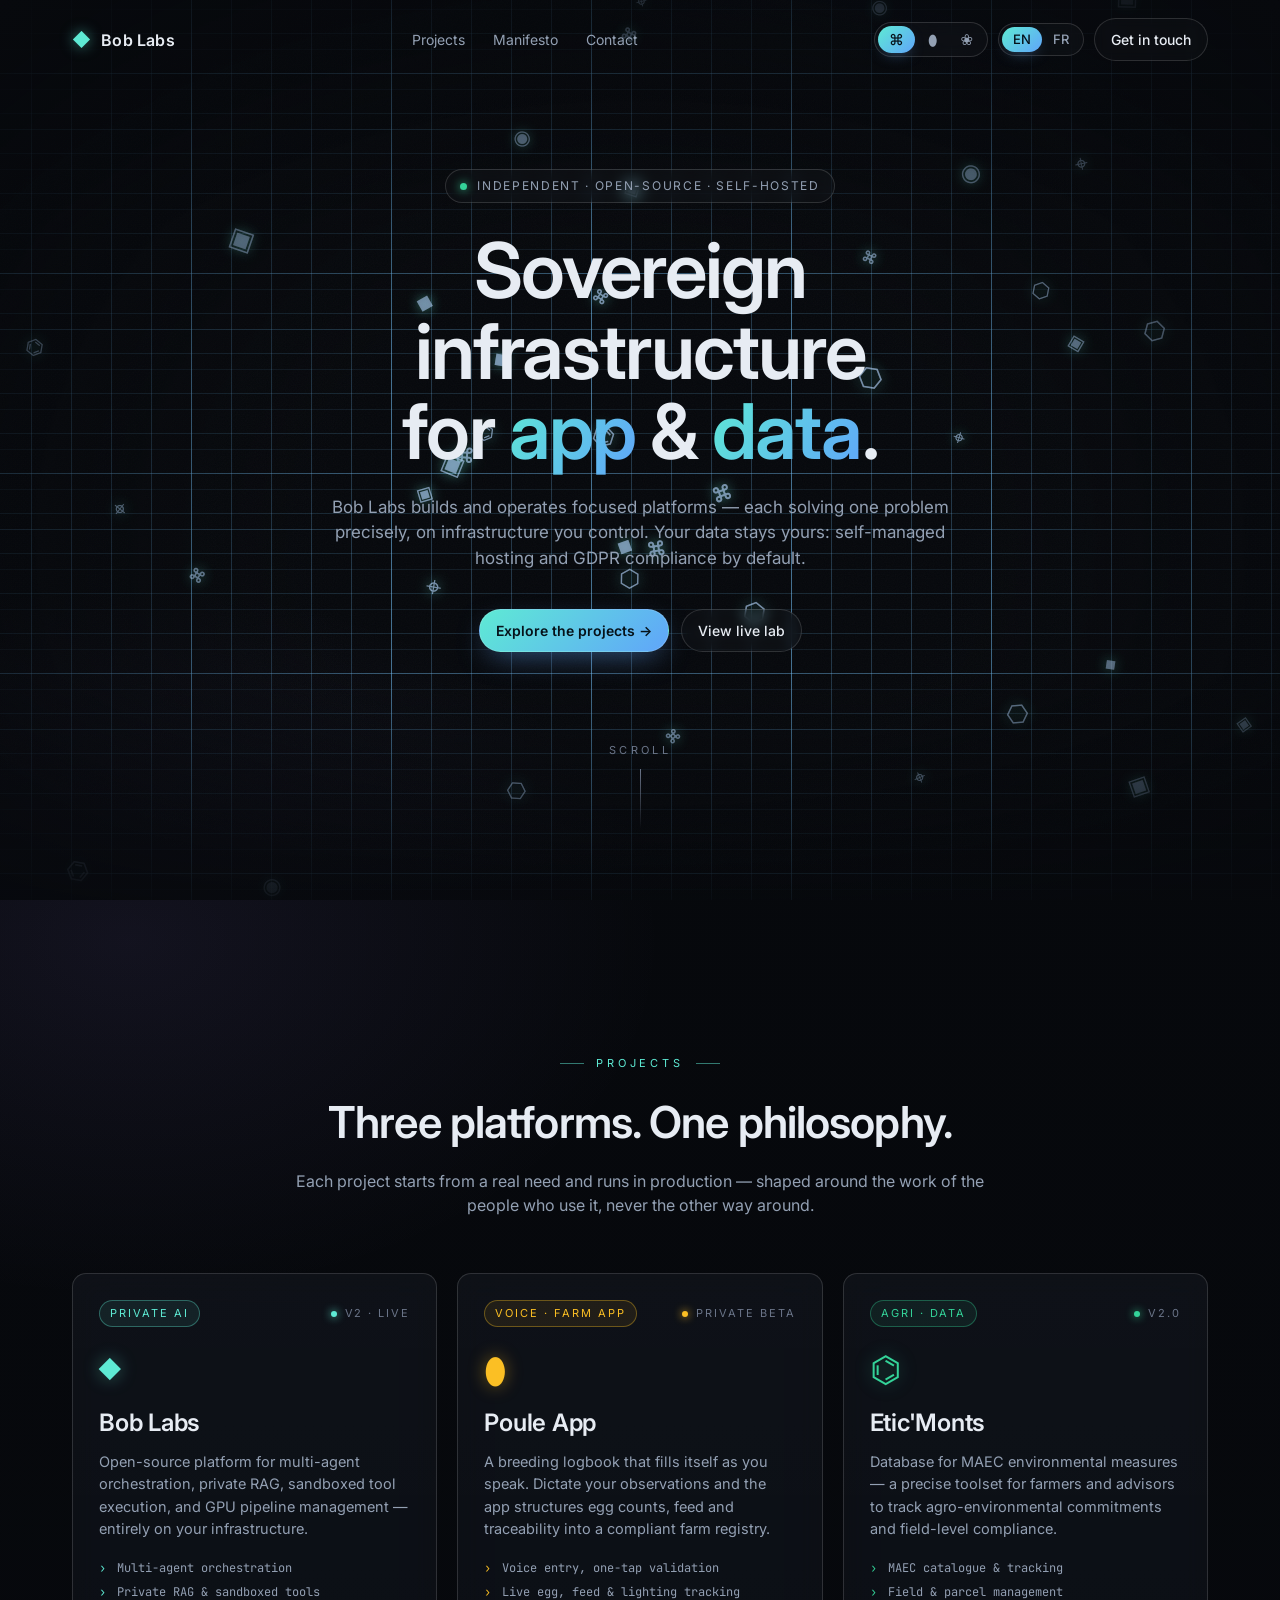
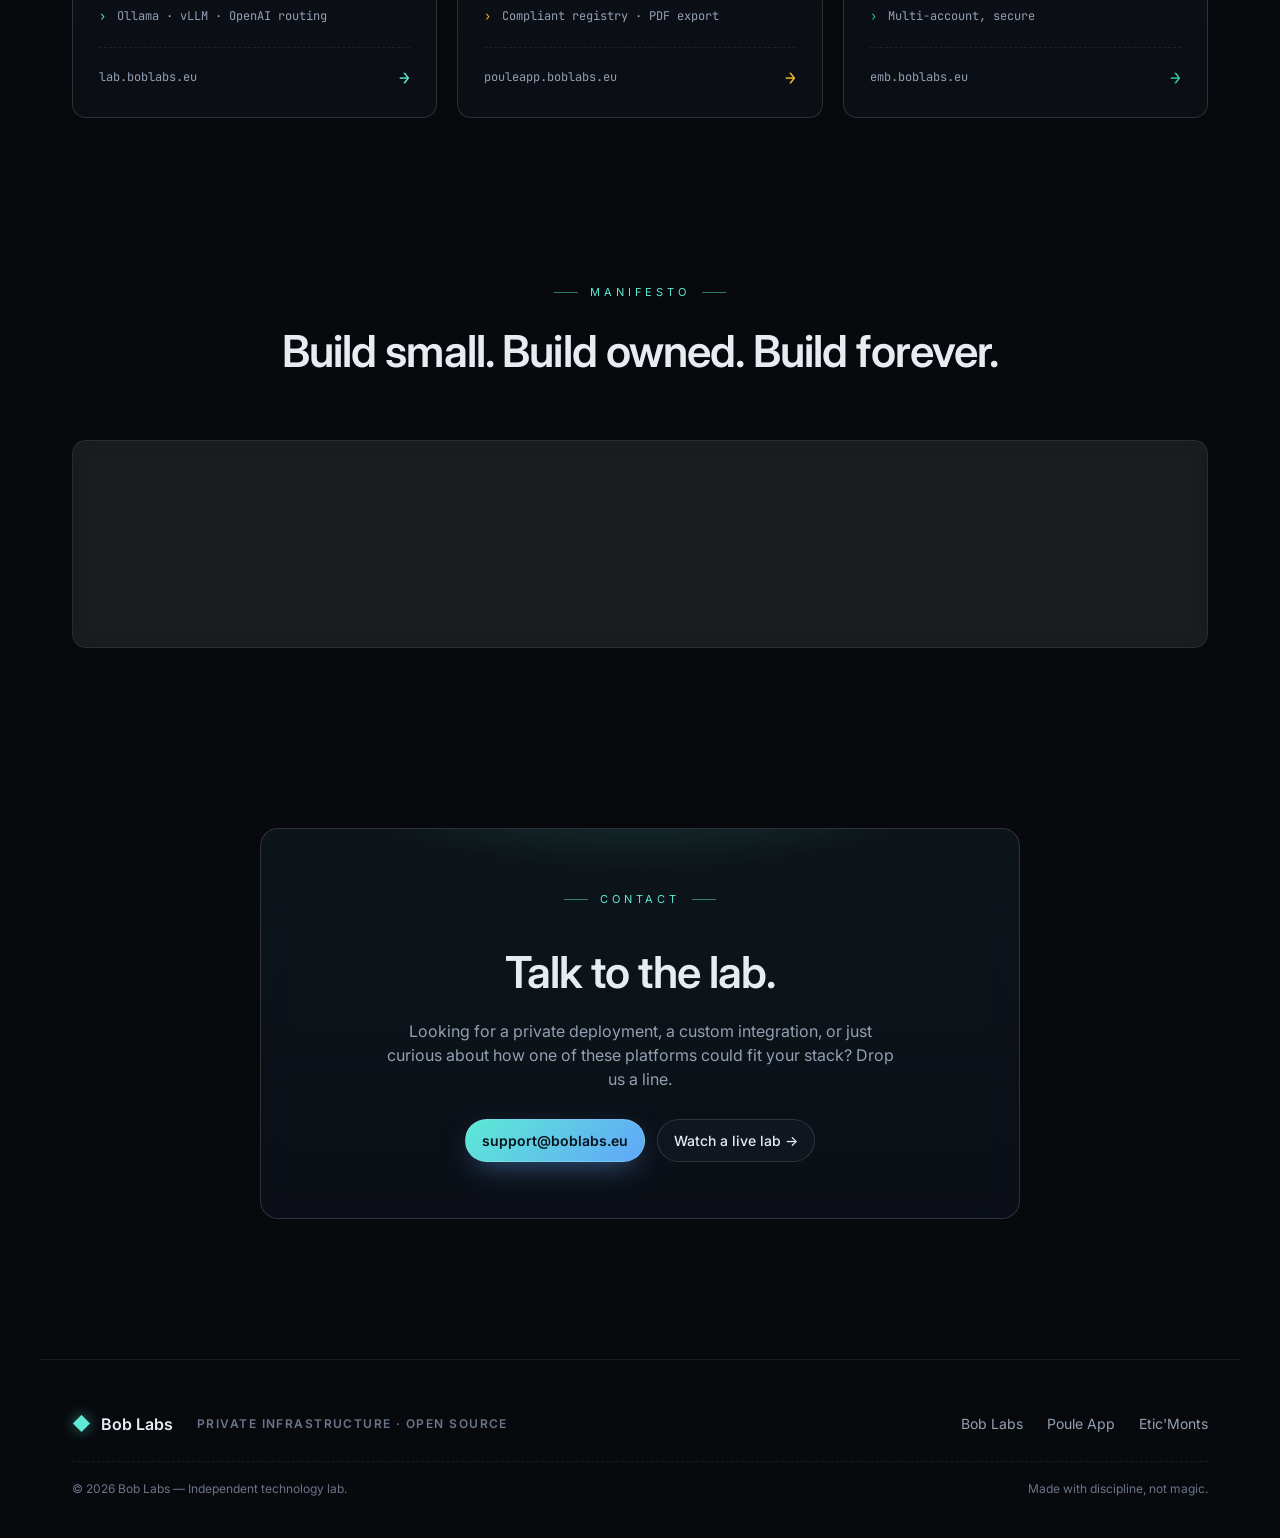
==== index.html @ 62000a5d "Add Bob Labs diamond favicon + app icons (fix default globe in tab/link cards) The site had no <link" ====
<!doctype html>
<html lang="en" data-theme="tech">
<head>
<meta charset="utf-8" />
<meta name="viewport" content="width=device-width,initial-scale=1" />
<title>Bob Labs — Sovereign infrastructure for app & data</title>
<meta name="description" content="Bob Labs ships open-source platforms for private AI, a voice-driven farm app, and environmental data — deployed on infrastructure you own." />
<meta name="theme-color" content="#07090d" />

<!-- Favicon / app icons (Bob Labs diamond mark) -->
<link rel="icon" href="/favicon.ico" sizes="any" />
<link rel="icon" type="image/svg+xml" href="/favicon.svg" />
<link rel="icon" type="image/png" sizes="32x32" href="/favicon-32.png" />
<link rel="apple-touch-icon" href="/apple-touch-icon.png" />
<link rel="manifest" href="/manifest.webmanifest" />
<link rel="preconnect" href="https://fonts.googleapis.com">
<link rel="preconnect" href="https://fonts.gstatic.com" crossorigin>
<link href="https://fonts.googleapis.com/css2?family=Inter:wght@300;400;500;600;700&family=JetBrains+Mono:wght@400;500&display=swap" rel="stylesheet">
<link rel="stylesheet" href="./styles.css" />
</head>
<body>

  <a href="#main" class="skip-link">Skip to content</a>

  <!-- Background stack: 3D grid + flocking canvas -->
  <div class="grid-stage" aria-hidden="true">
    <div class="grid-scene">
      <div class="grid-plane grid-floor"></div>
      <div class="grid-plane grid-ceiling"></div>
    </div>
    <canvas id="flock" class="flock"></canvas>
    <div class="vignette"></div>
    <div class="noise"></div>
  </div>

  <!-- Header -->
  <header class="nav">
    <a href="#" class="brand">
      <span class="diamond">◆</span>
      <span class="brand-name">Bob Labs</span>
    </a>

    <nav class="nav-links">
      <a href="#projects" data-i18n="nav.projects">Projects</a>
      <a href="#manifesto" data-i18n="nav.manifesto">Manifesto</a>
      <a href="#contact" data-i18n="nav.contact">Contact</a>
    </nav>

    <div class="nav-tools">
      <div class="seg" role="tablist" aria-label="Theme">
        <button class="seg-btn" data-theme-btn="tech"     title="Tech / AI"          aria-label="Tech theme">⌘</button>
        <button class="seg-btn" data-theme-btn="app"      title="App / Voice"        aria-label="App theme">⬮</button>
        <button class="seg-btn" data-theme-btn="agri"     title="Agriculture / Data" aria-label="Agriculture theme">❀</button>
      </div>
      <div class="seg" role="tablist" aria-label="Language">
        <button class="seg-btn" data-lang-btn="en" aria-label="English">EN</button>
        <button class="seg-btn" data-lang-btn="fr" aria-label="Français">FR</button>
      </div>
      <a href="mailto:support@boblabs.eu" class="btn-ghost cta-mail" data-i18n="nav.cta">Get in touch</a>
    </div>
  </header>

  <!-- Hero -->
  <section class="hero" id="main">
    <div class="badge" data-reveal>
      <span class="dot"></span>
      <span data-i18n="hero.badge">Independent · Open-source · Self-hosted</span>
    </div>

    <h1 data-reveal>
      <span data-i18n="hero.title.1">Sovereign infrastructure</span><br />
      <span data-i18n="hero.title.2">for</span>
      <span class="grad" data-i18n="hero.title.app">app</span> &amp;
      <span class="grad-3" data-i18n="hero.title.data">data</span><span data-i18n="hero.title.dot">.</span>
    </h1>

    <p class="lede" data-reveal data-i18n="hero.lede">
      Bob Labs builds and operates focused platforms — each solving one problem precisely,
      on infrastructure you control. No cloud lock-in, no per-token markup, no telemetry.
    </p>

    <div class="cta-row" data-reveal>
      <a href="#projects" class="btn-primary" data-i18n="hero.cta.primary">Explore the projects →</a>
      <a href="https://lab.boblabs.eu/live" class="btn-ghost" target="_blank" rel="noopener" data-i18n="hero.cta.live">View live lab</a>
    </div>

    <!-- Scroll hint sits in its OWN row, under the buttons -->
    <div class="scroll-hint">
      <span data-i18n="hero.scroll">scroll</span>
      <div class="scroll-line"></div>
    </div>
  </section>

  <!-- Projects -->
  <section id="projects" class="projects">
    <div class="section-head">
      <span class="kicker" data-i18n="projects.kicker">PROJECTS</span>
      <h2 data-i18n="projects.title">Three platforms. One philosophy.</h2>
      <p data-i18n="projects.sub">Each project ships independently, runs in production, and is built to be owned — not rented.</p>
    </div>

    <div class="cards" data-reveal-group>

      <a href="https://lab.boblabs.eu/" class="card" target="_blank" rel="noopener" data-accent="cyan" data-reveal>
        <div class="card-glow"></div>
        <div class="card-head">
          <span class="card-tag" data-i18n="card.lab.tag">PRIVATE AI</span>
          <span class="card-status"><span class="pulse"></span><span data-i18n="card.lab.status">v2 · live</span></span>
        </div>
        <div class="card-logo">◆</div>
        <h3>Bob Labs</h3>
        <p class="card-desc" data-i18n="card.lab.desc">
          Open-source platform for multi-agent orchestration, private RAG, sandboxed
          tool execution, and GPU pipeline management — entirely on your infrastructure.
        </p>
        <ul class="card-feats">
          <li data-i18n="card.lab.f1">Multi-agent orchestration</li>
          <li data-i18n="card.lab.f2">Private RAG &amp; sandboxed tools</li>
          <li data-i18n="card.lab.f3">Ollama · vLLM · OpenAI routing</li>
        </ul>
        <div class="card-foot">
          <span class="card-domain">lab.boblabs.eu</span>
          <span class="card-arrow">→</span>
        </div>
      </a>

      <a href="https://pouleapp.boblabs.eu/" class="card" target="_blank" rel="noopener" data-accent="amber" data-reveal>
        <div class="card-glow"></div>
        <div class="card-head">
          <span class="card-tag" data-i18n="card.poule.tag">VOICE · FARM APP</span>
          <span class="card-status"><span class="pulse"></span><span data-i18n="card.poule.status">private beta</span></span>
        </div>
        <div class="card-logo">⬮</div>
        <h3>Poule App</h3>
        <p class="card-desc" data-i18n="card.poule.desc">
          A breeding logbook that fills itself as you speak. Dictate your observations and
          the app structures egg counts, feed and traceability into a compliant farm registry.
        </p>
        <ul class="card-feats">
          <li data-i18n="card.poule.f1">Voice entry, one-tap validation</li>
          <li data-i18n="card.poule.f2">Live egg, feed &amp; lighting tracking</li>
          <li data-i18n="card.poule.f3">Compliant registry · PDF export</li>
        </ul>
        <div class="card-foot">
          <span class="card-domain">pouleapp.boblabs.eu</span>
          <span class="card-arrow">→</span>
        </div>
      </a>

      <a href="https://emb.boblabs.eu/" class="card" target="_blank" rel="noopener" data-accent="emerald" data-reveal>
        <div class="card-glow"></div>
        <div class="card-head">
          <span class="card-tag" data-i18n="card.emb.tag">AGRI · DATA</span>
          <span class="card-status"><span class="pulse"></span><span data-i18n="card.emb.status">v2.0</span></span>
        </div>
        <div class="card-logo">⌬</div>
        <h3>Etic'Monts</h3>
        <p class="card-desc" data-i18n="card.emb.desc">
          Database for MAEC environmental measures — a precise toolset for farmers and
          advisors to track agro-environmental commitments and field-level compliance.
        </p>
        <ul class="card-feats">
          <li data-i18n="card.emb.f1">MAEC catalogue &amp; tracking</li>
          <li data-i18n="card.emb.f2">Field &amp; parcel management</li>
          <li data-i18n="card.emb.f3">Multi-account, secure</li>
        </ul>
        <div class="card-foot">
          <span class="card-domain">emb.boblabs.eu</span>
          <span class="card-arrow">→</span>
        </div>
      </a>

    </div>
  </section>

  <!-- Manifesto -->
  <section id="manifesto" class="manifesto">
    <div class="section-head">
      <span class="kicker" data-i18n="manifesto.kicker">MANIFESTO</span>
      <h2 data-i18n="manifesto.title">Build small. Build owned. Build forever.</h2>
    </div>
    <div class="m-grid" data-reveal-group>
      <div class="m-item" data-reveal>
        <div class="m-num">01</div>
        <h4 data-i18n="m.1.h">No cloud dependency</h4>
        <p data-i18n="m.1.p">Every Bob Labs project runs on hardware you own — bare metal, on-prem, or your own cloud account. Zero vendor lock-in.</p>
      </div>
      <div class="m-item" data-reveal>
        <div class="m-num">02</div>
        <h4 data-i18n="m.2.h">Open by default</h4>
        <p data-i18n="m.2.p">Source-available or fully open-source. You can read, audit, fork and ship your own version of every line that runs on your servers.</p>
      </div>
      <div class="m-item" data-reveal>
        <div class="m-num">03</div>
        <h4 data-i18n="m.3.h">Focused, not bloated</h4>
        <p data-i18n="m.3.p">One project, one problem. Each platform does one thing very well, instead of becoming a leaky multi-tool.</p>
      </div>
      <div class="m-item" data-reveal>
        <div class="m-num">04</div>
        <h4 data-i18n="m.4.h">Built to last</h4>
        <p data-i18n="m.4.p">Boring stack, sharp execution. We optimize for projects that still run — and still make sense — five years from now.</p>
      </div>
    </div>
  </section>

  <!-- Contact -->
  <section id="contact" class="contact">
    <div class="contact-card">
      <span class="kicker" data-i18n="contact.kicker">CONTACT</span>
      <h2 data-i18n="contact.title">Talk to the lab.</h2>
      <p data-i18n="contact.p">
        Looking for a private deployment, a custom integration, or just curious about how
        one of these platforms could fit your stack? Drop us a line.
      </p>
      <div class="cta-row">
        <a class="btn-primary" href="mailto:support@boblabs.eu">support@boblabs.eu</a>
        <a class="btn-ghost" href="https://lab.boblabs.eu/live" target="_blank" rel="noopener" data-i18n="contact.cta.live">Watch a live lab →</a>
      </div>
    </div>
  </section>

  <footer class="foot">
    <div class="foot-row">
      <div class="foot-brand">
        <span class="diamond">◆</span> Bob Labs
        <span class="foot-sub" data-i18n="foot.sub">Private infrastructure · Open source</span>
      </div>
      <div class="foot-links">
        <a href="https://lab.boblabs.eu/" target="_blank" rel="noopener">Bob Labs</a>
        <a href="https://pouleapp.boblabs.eu/" target="_blank" rel="noopener">Poule App</a>
        <a href="https://emb.boblabs.eu/" target="_blank" rel="noopener">Etic'Monts</a>
      </div>
    </div>
    <div class="foot-bottom">
      <span data-i18n="foot.copy">© 2026 Bob Labs — Independent technology lab.</span>
      <span data-i18n="foot.tag">Made with discipline, not magic.</span>
    </div>
  </footer>

  <script src="./i18n.js" defer></script>
  <script src="./flocking.js" defer></script>
  <script src="./main.js" defer></script>
</body>
</html>
---- styles.css ----
/* ============================================================
   Bob Labs — landing page
   Dark, elegant, with a 3D perspective grid that tilts on scroll.
   ============================================================ */

:root {
  --bg: #07090d;
  --bg-2: #0b0f16;
  --ink: #e7ecf3;
  --ink-dim: #93a0b3;
  --ink-mute: #6b7589; /* lifted from #5b6678 for AA contrast on dark bg */
  --line: rgba(255,255,255,0.08);
  --line-strong: rgba(255,255,255,0.14);
  --max: 1200px;
  --radius: 14px;

  /* Easing — Emil-style strong curves. Default easings feel limp; these give intent. */
  --ease-out:    cubic-bezier(0.23, 1, 0.32, 1);
  --ease-in-out: cubic-bezier(0.77, 0, 0.175, 1);
  --t:           var(--ease-out);

  /* Durations — UI stays under 300ms (Emil). */
  --d-press: 140ms;
  --d-fast:  180ms;
  --d-ui:    240ms;
  --d-slow:  420ms;  /* reserved for theme/background crossfades only */

  /* Theme tokens — overridden per [data-theme] below */
  --accent:    #5eead4;
  --accent-2:  #60a5fa;
  --accent-3:  #a78bfa;
  --grid:        rgba(120, 200, 255, 0.18);
  --grid-strong: rgba(120, 200, 255, 0.32);
  --bg-tint-a: rgba(96,165,250,0.12);
  --bg-tint-b: rgba(167,139,250,0.08);

  /* Static palette tokens (used by per-card accents) */
  --cyan: #5eead4;
  --blue: #60a5fa;
  --violet: #a78bfa;
  --emerald: #34d399;
  --amber: #fbbf24;
}

/* === THEMES ============================================== */
html[data-theme="tech"] {
  --accent:    #5eead4;
  --accent-2:  #60a5fa;
  --accent-3:  #a78bfa;
  --grid:        rgba(120, 200, 255, 0.18);
  --grid-strong: rgba(120, 200, 255, 0.32);
  --bg-tint-a: rgba(96,165,250,0.12);
  --bg-tint-b: rgba(167,139,250,0.08);
}
html[data-theme="app"] {
  --accent:    #fbbf24;     /* amber */
  --accent-2:  #f97316;     /* orange */
  --accent-3:  #f472b6;
  --grid:        rgba(251, 191, 36, 0.16);
  --grid-strong: rgba(249, 115, 22, 0.28);
  --bg-tint-a: rgba(251,191,36,0.10);
  --bg-tint-b: rgba(249,115,22,0.08);
}
html[data-theme="agri"] {
  --accent:    #34d399;     /* emerald */
  --accent-2:  #84cc16;     /* lime */
  --accent-3:  #fbbf24;
  --grid:        rgba(52, 211, 153, 0.18);
  --grid-strong: rgba(132, 204, 22, 0.30);
  --bg-tint-a: rgba(52,211,153,0.12);
  --bg-tint-b: rgba(132,204,22,0.08);
}
html { transition: background var(--d-slow) var(--ease-in-out); }

* { box-sizing: border-box; }
html, body { margin: 0; padding: 0; }
html { scroll-behavior: smooth; }
body {
  font-family: 'Inter', system-ui, -apple-system, Segoe UI, Roboto, sans-serif;
  background: var(--bg);
  color: var(--ink);
  -webkit-font-smoothing: antialiased;
  text-rendering: optimizeLegibility;
  overflow-x: hidden;
  line-height: 1.5;
  min-height: 100vh;
  background:
    radial-gradient(1200px 700px at 80% -10%, var(--bg-tint-a), transparent 60%),
    radial-gradient(900px 600px at 10% 30%, var(--bg-tint-b), transparent 60%),
    linear-gradient(180deg, #06080c 0%, #07090d 100%);
  transition: background var(--d-slow) var(--ease-in-out);
}

/* Skip-link for keyboard users */
.skip-link {
  position: absolute;
  left: -9999px;
  top: 8px;
  z-index: 100;
  background: var(--ink);
  color: var(--bg);
  padding: 8px 14px;
  border-radius: 8px;
  font-size: 13px;
  font-weight: 600;
}
.skip-link:focus { left: 16px; outline: none; }

/* Anchor offset so jump-to-section doesn't hide under the sticky-feeling nav */
section[id] { scroll-margin-top: 80px; }

/* Focus-visible — keyboard navigation should be visible. */
:focus-visible {
  outline: 2px solid var(--accent);
  outline-offset: 3px;
  border-radius: 4px;
}
.btn-primary:focus-visible,
.btn-ghost:focus-visible,
.seg-btn:focus-visible,
.card:focus-visible {
  outline-offset: 4px;
}

a { color: inherit; text-decoration: none; }

/* ----------------------------------------------------------------
   3D GRID BACKGROUND
   ---------------------------------------------------------------- */
.grid-stage {
  position: fixed;
  inset: 0;
  z-index: 0;
  pointer-events: none;
  perspective: 900px;
  perspective-origin: 50% 50%;
  overflow: hidden;
}

.grid-scene {
  position: absolute;
  inset: 0;
  transform-style: preserve-3d;
  /* Driven by JS through CSS variables */
  --tilt: 0deg;     /* 0deg = flat front, ~65deg = strong perspective */
  --shift: 0px;     /* vertical translation */
  transform: translateY(var(--shift)) rotateX(var(--tilt));
  transition: transform 60ms linear;
  will-change: transform;
}

.flock {
  position: absolute;
  inset: 0;
  width: 100%;
  height: 100%;
  pointer-events: none;
  mix-blend-mode: screen;
  opacity: .9;
}

.grid-plane {
  position: absolute;
  left: 50%;
  top: 50%;
  width: 320vmax;
  height: 320vmax;
  margin-left: -160vmax;
  margin-top: -160vmax;
  background-image:
    linear-gradient(var(--grid) 1px, transparent 1px),
    linear-gradient(90deg, var(--grid) 1px, transparent 1px),
    linear-gradient(var(--grid-strong) 1px, transparent 1px),
    linear-gradient(90deg, var(--grid-strong) 1px, transparent 1px);
  background-size:
    40px 40px,
    40px 40px,
    200px 200px,
    200px 200px;
  background-position: -1px -1px, -1px -1px, -1px -1px, -1px -1px;
  /* Soft fade towards the horizon */
  -webkit-mask-image: radial-gradient(ellipse at 50% 50%, #000 0%, #000 35%, transparent 75%);
          mask-image: radial-gradient(ellipse at 50% 50%, #000 0%, #000 35%, transparent 75%);
  opacity: 0.9;
}

.grid-floor {
  transform: translateZ(0) translateY(8vh);
}

.grid-ceiling {
  transform: translateZ(0) translateY(-8vh);
  opacity: 0.55;
}

.vignette {
  position: absolute;
  inset: 0;
  background:
    radial-gradient(ellipse at 50% 60%, transparent 0%, transparent 35%, rgba(6,8,12,0.7) 80%, #06080c 100%),
    linear-gradient(180deg, rgba(6,8,12,0.4) 0%, transparent 25%, transparent 75%, rgba(6,8,12,0.85) 100%);
}

.noise {
  position: absolute; inset: 0;
  opacity: .035;
  mix-blend-mode: overlay;
  background-image: url("data:image/svg+xml;utf8,<svg xmlns='http://www.w3.org/2000/svg' width='160' height='160'><filter id='n'><feTurbulence type='fractalNoise' baseFrequency='0.9' numOctaves='2' stitchTiles='stitch'/></filter><rect width='100%' height='100%' filter='url(%23n)'/></svg>");
}

/* ----------------------------------------------------------------
   LAYOUT WRAPPERS
   ---------------------------------------------------------------- */
.nav, .hero, .projects, .manifesto, .contact, .foot {
  position: relative;
  z-index: 2;
  max-width: var(--max);
  margin: 0 auto;
  padding-left: 32px;
  padding-right: 32px;
}

/* ----------------------------------------------------------------
   NAV
   ---------------------------------------------------------------- */
.nav {
  display: flex;
  align-items: center;
  justify-content: space-between;
  gap: 18px;
  padding-top: 18px;
  padding-bottom: 18px;
  flex-wrap: wrap;
}
.brand {
  display: inline-flex; align-items: center; gap: 10px;
  font-weight: 600; letter-spacing: .2px;
}
.diamond {
  color: var(--accent);
  text-shadow: 0 0 14px color-mix(in srgb, var(--accent) 55%, transparent);
  font-size: 18px;
  transition: color var(--d-slow) var(--ease-in-out),
              text-shadow var(--d-slow) var(--ease-in-out);
}

.nav-tools {
  display: inline-flex; align-items: center; gap: 10px; flex-wrap: wrap;
}

/* Segmented control (theme + lang switchers) */
.seg {
  display: inline-flex;
  border: 1px solid var(--line-strong);
  border-radius: 999px;
  padding: 3px;
  background: rgba(255,255,255,0.025);
  backdrop-filter: blur(8px);
}
.seg-btn {
  appearance: none;
  border: 0;
  background: transparent;
  color: var(--ink-dim);
  font: inherit;
  font-size: 13px;
  font-weight: 500;
  padding: 6px 11px;
  min-width: 34px;
  border-radius: 999px;
  cursor: pointer;
  line-height: 1;
  transition:
    color      var(--d-fast) var(--ease-out),
    background var(--d-fast) var(--ease-out),
    box-shadow var(--d-fast) var(--ease-out),
    transform  var(--d-press) var(--ease-out);
}
@media (hover: hover) and (pointer: fine) {
  .seg-btn:hover { color: var(--ink); }
}
.seg-btn[aria-pressed="true"] {
  color: #06121a;
  background: linear-gradient(135deg, var(--accent), var(--accent-2));
  box-shadow: 0 6px 16px -8px color-mix(in srgb, var(--accent-2) 70%, transparent);
}
.seg-btn[data-theme-btn] { font-size: 15px; }
.brand-name { font-size: 16px; }

.nav-links {
  display: flex; gap: 28px;
  font-size: 14px; color: var(--ink-dim);
}
.nav-links a {
  transition: color var(--d-fast) var(--ease-out);
}
/* .nav-links a:hover handled inside the hover media query below. */

.btn-ghost, .btn-primary {
  display: inline-flex; align-items: center; gap: 8px;
  font-size: 14px; font-weight: 500;
  padding: 10px 16px;
  border-radius: 999px;
  white-space: nowrap;
  cursor: pointer;
  /* Specific properties only — never `all` (Emil) */
  transition:
    transform var(--d-press) var(--ease-out),
    border-color var(--d-fast) var(--ease-out),
    color        var(--d-fast) var(--ease-out),
    box-shadow   var(--d-ui)   var(--ease-out);
}
.btn-ghost {
  border: 1px solid var(--line-strong);
  color: var(--ink);
  background: rgba(255,255,255,0.02);
  backdrop-filter: blur(6px);
}
.btn-primary {
  background: linear-gradient(135deg, var(--accent), var(--accent-2));
  color: #06121a;
  font-weight: 600;
  border: 1px solid rgba(255,255,255,.15);
  box-shadow: 0 10px 30px -10px color-mix(in srgb, var(--accent-2) 60%, transparent);
}

/* Press feedback — scale(0.97) confirms the interface heard the user (Emil). */
.btn-ghost:active,
.btn-primary:active,
.card:active,
.seg-btn:active { transform: scale(0.97); }

/* Hover only on real pointer devices to avoid sticky :hover on tap (Emil). */
@media (hover: hover) and (pointer: fine) {
  .btn-ghost:hover {
    border-color: var(--accent);
    color: var(--accent);
    box-shadow: 0 0 0 1px color-mix(in srgb, var(--accent) 22%, transparent);
  }
  .btn-primary:hover {
    transform: translateY(-1px);
    box-shadow: 0 18px 40px -12px color-mix(in srgb, var(--accent-2) 75%, transparent);
  }
}

/* ----------------------------------------------------------------
   HERO
   ---------------------------------------------------------------- */
.hero {
  padding-top: 90px;
  padding-bottom: 140px;
  text-align: center;
}
.badge {
  display: inline-flex; align-items: center; gap: 10px;
  padding: 7px 14px;
  border: 1px solid var(--line-strong);
  background: rgba(255,255,255,0.02);
  border-radius: 999px;
  font-size: 12px; letter-spacing: .14em; text-transform: uppercase;
  color: var(--ink-dim);
  backdrop-filter: blur(8px);
}
.badge .dot {
  width: 7px; height: 7px; border-radius: 50%;
  background: var(--emerald);
  box-shadow: 0 0 10px var(--emerald);
  animation: pulse 1.6s ease-in-out infinite;
}
@keyframes pulse { 0%,100%{opacity:1} 50%{opacity:.35} }

.hero h1 {
  font-size: clamp(40px, 6vw, 78px);
  line-height: 1.05;
  letter-spacing: -0.025em;
  margin: 28px auto 22px;
  font-weight: 600;
  max-width: 16ch;
}
/* One confident gradient applied to the three nouns. Rainbow text per word is AI-slop. */
.grad, .grad-2, .grad-3 {
  background: linear-gradient(120deg, var(--accent), var(--accent-2));
  -webkit-background-clip: text;
  background-clip: text;
  color: transparent;
  /* Subtle accent-2 underline tie-back, decorative */
}

.lede {
  max-width: 640px; margin: 0 auto 38px;
  color: var(--ink-dim);
  font-size: 17px;
}

.cta-row {
  display: flex; gap: 12px; flex-wrap: wrap; justify-content: center;
}

.scroll-hint {
  display: flex; flex-direction: column; align-items: center; gap: 10px;
  margin: 90px auto 0;
  width: max-content;
  font-size: 11px; letter-spacing: .3em; text-transform: uppercase; color: var(--ink-mute);
}
.scroll-line {
  width: 1px; height: 60px;
  background: linear-gradient(180deg, var(--ink-mute), transparent);
  position: relative; overflow: hidden;
}
.scroll-line::after {
  content: ''; position: absolute; top: -20px; left: 0; width: 100%; height: 20px;
  background: linear-gradient(180deg, transparent, var(--accent));
  animation: scrollDot 2.2s ease-in-out infinite;
}
@keyframes scrollDot {
  0% { top: -20px; opacity: 0; }
  20% { opacity: 1; }
  100% { top: 60px; opacity: 0; }
}

/* ----------------------------------------------------------------
   SECTION HEAD
   ---------------------------------------------------------------- */
.section-head {
  text-align: center;
  max-width: 720px;
  margin: 0 auto 56px;
}
.kicker {
  display: inline-block;
  font-size: 11px; letter-spacing: .35em; text-transform: uppercase;
  color: var(--accent);
  padding: 4px 0;
  margin-bottom: 14px;
  position: relative;
}
.kicker::before, .kicker::after {
  content: ''; display: inline-block; width: 24px; height: 1px;
  background: var(--accent); opacity: .5;
  vertical-align: middle; margin: 0 12px;
}
.section-head h2 {
  font-size: clamp(28px, 3.6vw, 44px);
  letter-spacing: -0.02em;
  font-weight: 600;
  margin: 0 0 14px;
}
.section-head p { color: var(--ink-dim); margin: 0; font-size: 16px; }

/* ----------------------------------------------------------------
   PROJECT CARDS
   ---------------------------------------------------------------- */
.projects { padding-top: 80px; padding-bottom: 80px; }

.cards {
  display: grid;
  grid-template-columns: repeat(3, 1fr);
  gap: 20px;
}

.card {
  position: relative;
  display: flex; flex-direction: column;
  padding: 26px;
  border-radius: var(--radius);
  border: 1px solid var(--line-strong);
  background:
    linear-gradient(180deg, rgba(255,255,255,0.025), rgba(255,255,255,0.01)),
    rgba(11, 15, 22, 0.55);
  backdrop-filter: blur(14px) saturate(140%);
  -webkit-backdrop-filter: blur(14px) saturate(140%);
  /* Tightened from 350ms to 240ms — feels responsive, not sluggish (Emil). */
  transition:
    transform    var(--d-ui) var(--ease-out),
    border-color var(--d-ui) var(--ease-out),
    box-shadow   var(--d-ui) var(--ease-out);
  overflow: hidden;
  min-height: 380px;
}

.card[data-accent="cyan"]    { --acc: #5eead4; --acc2: #60a5fa; }
.card[data-accent="amber"]   { --acc: #fbbf24; --acc2: #f97316; }
.card[data-accent="emerald"] { --acc: #34d399; --acc2: #fbbf24; }

.card-glow {
  position: absolute;
  inset: -1px;
  border-radius: inherit;
  pointer-events: none;
  opacity: 0;
  transition: opacity var(--d-ui) var(--ease-out);
  background: radial-gradient(380px 220px at var(--mx, 50%) var(--my, 0%), color-mix(in srgb, var(--acc) 22%, transparent), transparent 70%);
}

@media (hover: hover) and (pointer: fine) {
  .card:hover {
    transform: translateY(-4px);
    border-color: color-mix(in srgb, var(--acc) 50%, var(--line-strong));
    box-shadow:
      0 24px 60px -20px rgba(0,0,0,.6),
      0 0 0 1px color-mix(in srgb, var(--acc) 25%, transparent);
  }
  .card:hover .card-glow { opacity: 1; }
}

.card-head {
  display: flex; justify-content: space-between; align-items: center;
  margin-bottom: 18px;
  font-size: 11px; letter-spacing: .18em; text-transform: uppercase;
  color: var(--ink-mute);
}
.card-tag {
  color: var(--acc);
  border: 1px solid color-mix(in srgb, var(--acc) 35%, transparent);
  padding: 4px 10px; border-radius: 999px;
  background: color-mix(in srgb, var(--acc) 8%, transparent);
}
.card-status { display: inline-flex; align-items: center; gap: 8px; }
.pulse {
  width: 6px; height: 6px; border-radius: 50%;
  background: var(--acc);
  box-shadow: 0 0 8px var(--acc);
  animation: pulse 1.6s ease-in-out infinite;
}

.card-logo {
  font-family: 'JetBrains Mono', ui-monospace, monospace;
  font-size: 36px;
  color: var(--acc);
  margin: 6px 0 18px;
  text-shadow: 0 0 18px color-mix(in srgb, var(--acc) 40%, transparent);
  line-height: 1;
}

.card h3 {
  font-size: 24px;
  margin: 0 0 10px;
  letter-spacing: -0.01em;
  font-weight: 600;
}

.card-desc {
  color: var(--ink-dim);
  font-size: 14.5px;
  margin: 0 0 18px;
  line-height: 1.55;
}

.card-feats {
  list-style: none;
  padding: 0; margin: 0 0 22px;
  font-family: 'JetBrains Mono', ui-monospace, monospace;
  font-size: 12px;
  color: var(--ink-dim);
  display: flex; flex-direction: column; gap: 6px;
}
.card-feats li {
  position: relative;
  padding-left: 18px;
}
.card-feats li::before {
  content: '›';
  position: absolute; left: 0;
  color: var(--acc);
}

.card-foot {
  margin-top: auto;
  display: flex; justify-content: space-between; align-items: center;
  padding-top: 16px;
  border-top: 1px dashed var(--line);
  font-family: 'JetBrains Mono', ui-monospace, monospace;
  font-size: 12px;
  color: var(--ink-mute);
}
.card-domain { color: var(--ink-dim); }
.card-arrow {
  font-size: 18px;
  transition: transform var(--d-ui) var(--ease-out);
  color: var(--acc);
}
@media (hover: hover) and (pointer: fine) {
  .card:hover .card-arrow { transform: translateX(4px); }
}

/* ----------------------------------------------------------------
   MANIFESTO
   ---------------------------------------------------------------- */
.manifesto {
  padding-top: 80px; padding-bottom: 80px;
}
.m-grid {
  display: grid;
  grid-template-columns: repeat(4, 1fr);
  gap: 1px;
  background: var(--line);
  border: 1px solid var(--line);
  border-radius: var(--radius);
  overflow: hidden;
  backdrop-filter: blur(8px);
}
.m-item {
  background: rgba(11, 15, 22, 0.55);
  padding: 28px 24px;
  transition: background var(--d-ui) var(--ease-out);
}
@media (hover: hover) and (pointer: fine) {
  .m-item:hover { background: rgba(20, 28, 40, 0.6); }
}
.m-num {
  font-family: 'JetBrains Mono', monospace;
  color: var(--accent);
  font-size: 13px;
  margin-bottom: 14px;
  letter-spacing: .15em;
}
.m-item h4 { margin: 0 0 8px; font-size: 16px; font-weight: 600; }
.m-item p { color: var(--ink-dim); font-size: 14px; margin: 0; }

/* ----------------------------------------------------------------
   CONTACT
   ---------------------------------------------------------------- */
.contact { padding: 100px 32px; }
.contact-card {
  max-width: 760px;
  margin: 0 auto;
  text-align: center;
  padding: 56px 40px;
  border: 1px solid var(--line-strong);
  border-radius: 18px;
  background:
    linear-gradient(180deg, rgba(94,234,212,0.04), rgba(96,165,250,0.02)),
    rgba(11, 15, 22, 0.65);
  backdrop-filter: blur(16px);
  position: relative; overflow: hidden;
}
.contact-card::before {
  content: ''; position: absolute; inset: -1px;
  border-radius: inherit;
  background: radial-gradient(600px 200px at 50% -20%, color-mix(in srgb, var(--accent) 22%, transparent), transparent 60%);
  pointer-events: none;
}
.contact-card h2 {
  font-size: clamp(28px, 4vw, 44px);
  margin: 14px 0 14px;
  letter-spacing: -0.02em;
  font-weight: 600;
}
.contact-card p {
  color: var(--ink-dim);
  margin: 0 auto 28px;
  max-width: 520px;
  font-size: 16px;
}

/* ----------------------------------------------------------------
   FOOTER
   ---------------------------------------------------------------- */
.foot {
  padding-top: 50px; padding-bottom: 40px;
  border-top: 1px solid var(--line);
  margin-top: 40px;
}
.foot-row {
  display: flex; justify-content: space-between; align-items: center;
  flex-wrap: wrap; gap: 20px;
  padding-bottom: 24px;
}
.foot-brand {
  display: inline-flex; align-items: center; gap: 10px;
  font-weight: 600;
}
.foot-sub {
  margin-left: 14px;
  color: var(--ink-mute);
  font-size: 12px; letter-spacing: .12em; text-transform: uppercase;
}
.foot-links { display: flex; gap: 24px; font-size: 14px; color: var(--ink-dim); }
.foot-links a {
  transition: color var(--d-fast) var(--ease-out);
}
@media (hover: hover) and (pointer: fine) {
  .foot-links a:hover { color: var(--accent); }
  .nav-links a:hover { color: var(--ink); }
}
.foot-bottom {
  display: flex; justify-content: space-between; flex-wrap: wrap; gap: 12px;
  font-size: 12px; color: var(--ink-mute);
  padding-top: 18px; border-top: 1px dashed var(--line);
}

/* ----------------------------------------------------------------
   RESPONSIVE
   ---------------------------------------------------------------- */
@media (max-width: 920px) {
  .cards { grid-template-columns: 1fr; }
  .m-grid { grid-template-columns: repeat(2, 1fr); }
  .nav-links { display: none; }
  .hero { padding-top: 60px; padding-bottom: 80px; }
  .cta-mail { display: none; }
}
@media (max-width: 540px) {
  .m-grid { grid-template-columns: 1fr; }
  .nav, .hero, .projects, .manifesto, .contact, .foot {
    padding-left: 18px; padding-right: 18px;
  }
  .contact-card { padding: 36px 22px; }
  .nav-tools .seg-btn { padding: 6px 9px; min-width: 30px; font-size: 12px; }
}

/* ----------------------------------------------------------------
   REVEAL-ON-SCROLL
   JS adds .is-in when the element enters the viewport. Stagger via --i.
   Uses transform + opacity only — GPU-friendly (Emil).
   ---------------------------------------------------------------- */
.reveal {
  opacity: 0;
  transform: translateY(14px);
  transition:
    opacity   var(--d-slow) var(--ease-out),
    transform var(--d-slow) var(--ease-out);
  transition-delay: calc(var(--i, 0) * 60ms);  /* stagger 60ms between siblings (Emil sweet spot) */
}
.reveal.is-in {
  opacity: 1;
  transform: translateY(0);
}

@media (prefers-reduced-motion: reduce) {
  /* Movement off, opacity fades stay — accessibility, not a kill switch (Emil). */
  .grid-scene { transition: none; }
  .pulse, .badge .dot, .scroll-line::after { animation: none; }
  .reveal { transform: none; }
  .reveal.is-in { transform: none; }
  .card:hover,
  .btn-primary:hover,
  .card:active,
  .btn-ghost:active,
  .btn-primary:active,
  .seg-btn:active { transform: none; }
}
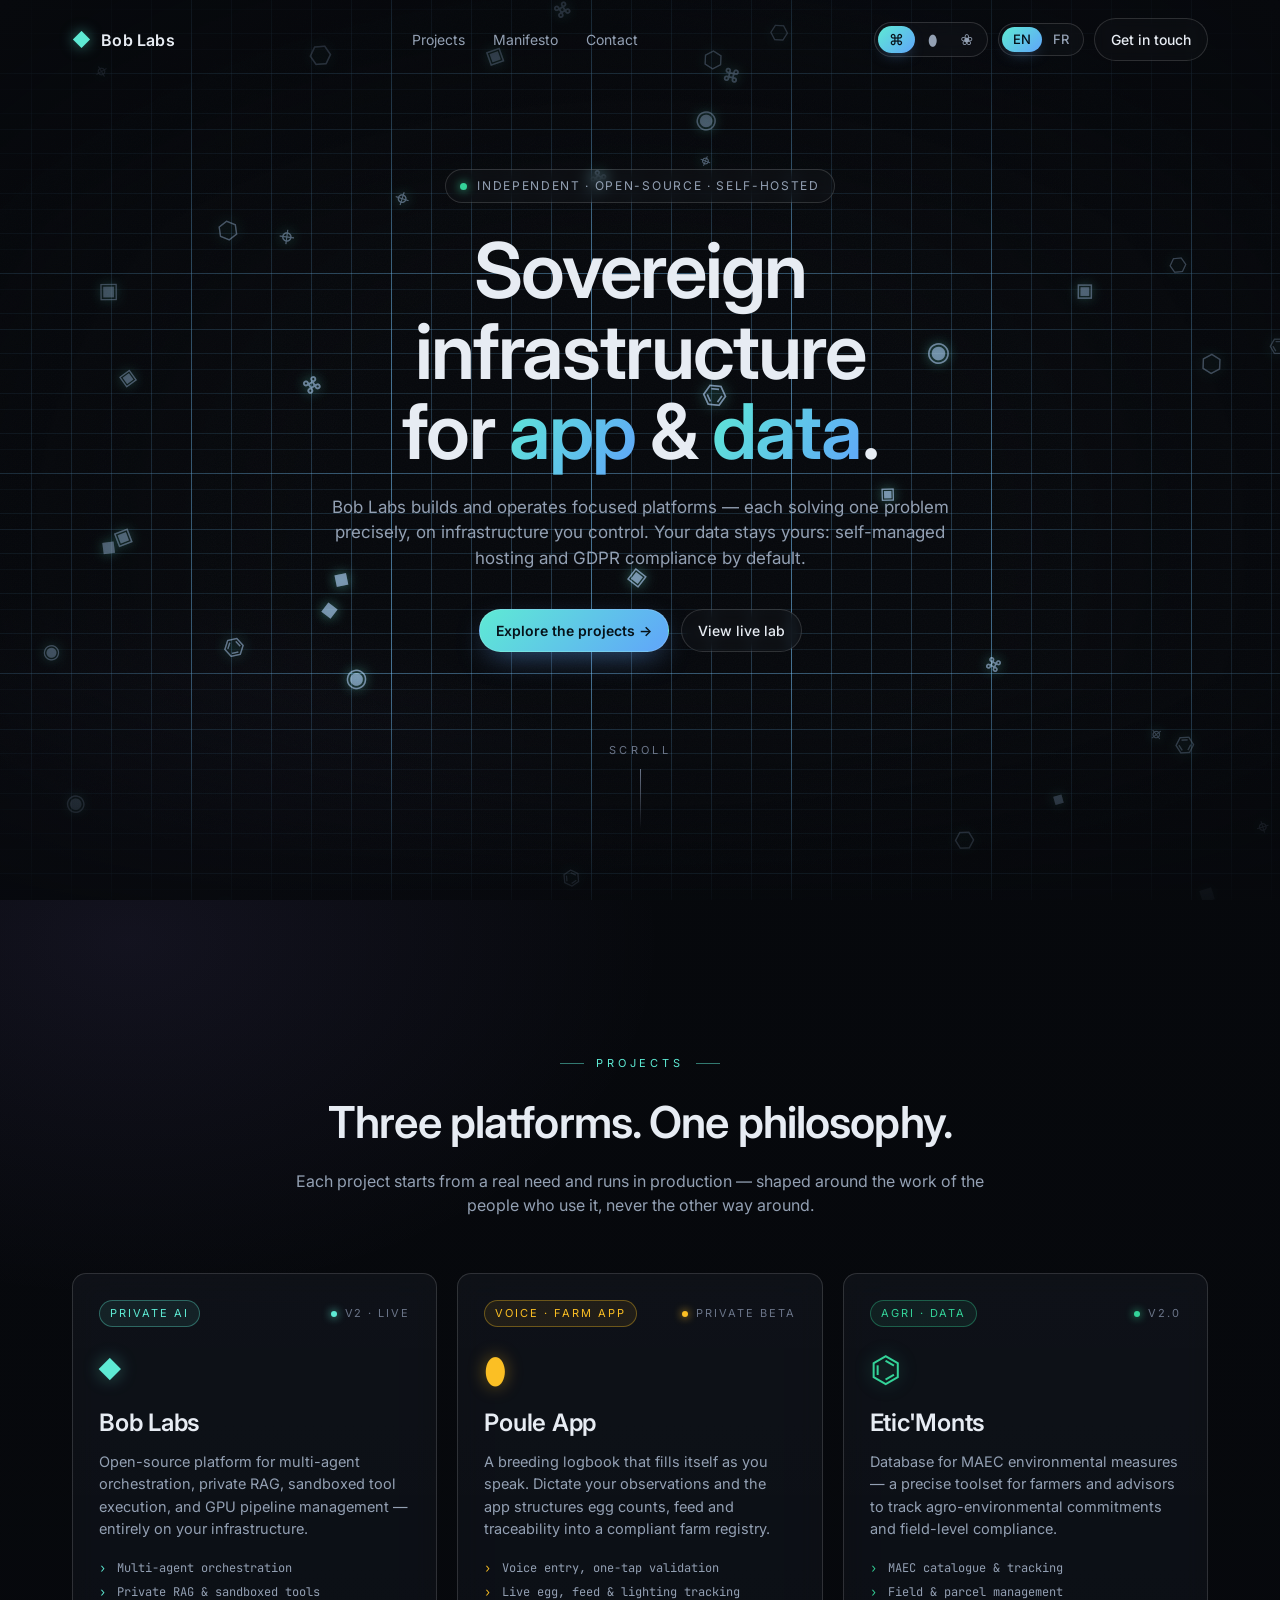
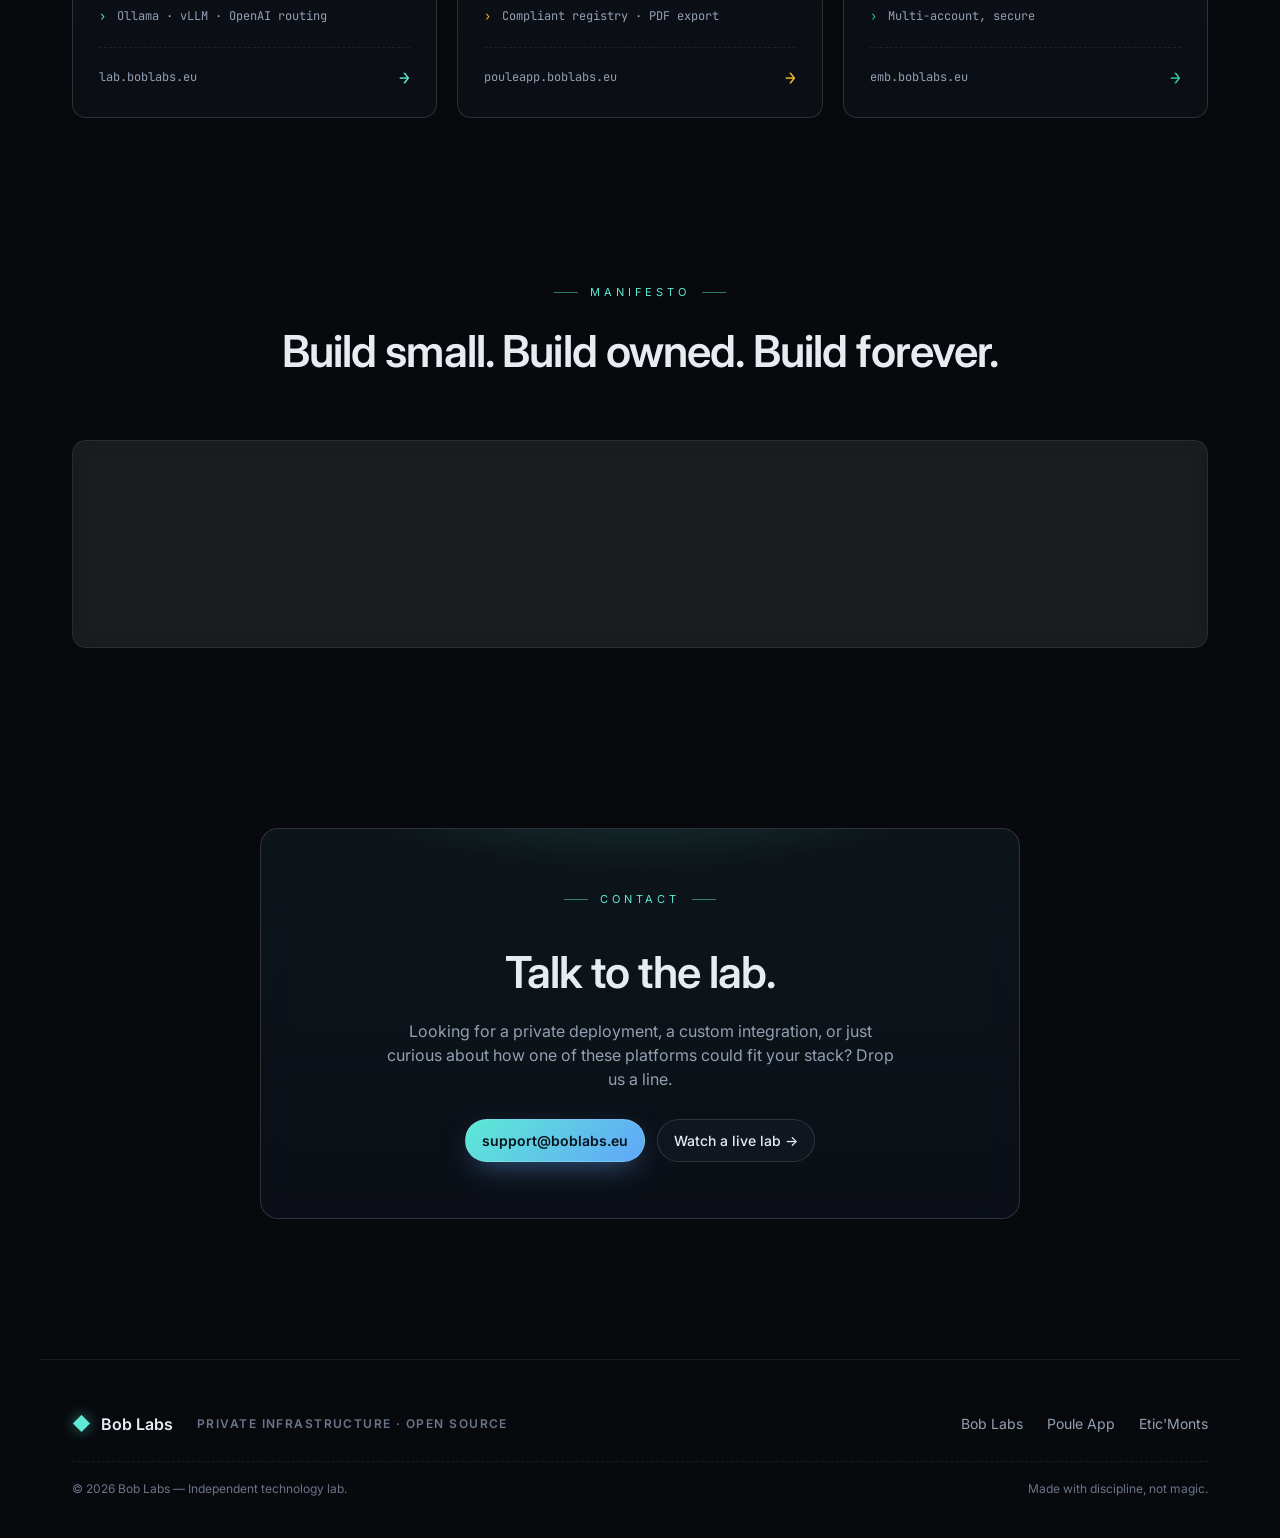
==== commit 43f05bc9: "Add OG/Twitter social banner (1200x630) + share meta Link previews had no image (only favicon + text" ====
--- a/index.html
+++ b/index.html
@@ -13,6 +13,28 @@
 <link rel="icon" type="image/png" sizes="32x32" href="/favicon-32.png" />
 <link rel="apple-touch-icon" href="/apple-touch-icon.png" />
 <link rel="manifest" href="/manifest.webmanifest" />
+
+<!-- Canonical -->
+<link rel="canonical" href="https://boblabs.eu/" />
+
+<!-- Open Graph -->
+<meta property="og:type" content="website" />
+<meta property="og:site_name" content="Bob Labs" />
+<meta property="og:title" content="Bob Labs — Sovereign infrastructure for app & data" />
+<meta property="og:description" content="Open-source platforms for private AI, a voice-driven farm app, and environmental data — deployed on infrastructure you own." />
+<meta property="og:url" content="https://boblabs.eu/" />
+<meta property="og:image" content="https://boblabs.eu/og-image.png" />
+<meta property="og:image:width" content="1200" />
+<meta property="og:image:height" content="630" />
+<meta property="og:image:alt" content="Bob Labs — Sovereign infrastructure for app & data" />
+<meta property="og:locale" content="en_US" />
+
+<!-- Twitter -->
+<meta name="twitter:card" content="summary_large_image" />
+<meta name="twitter:title" content="Bob Labs — Sovereign infrastructure for app & data" />
+<meta name="twitter:description" content="Open-source platforms for private AI, a voice-driven farm app, and environmental data — deployed on infrastructure you own." />
+<meta name="twitter:image" content="https://boblabs.eu/og-image.png" />
+
 <link rel="preconnect" href="https://fonts.googleapis.com">
 <link rel="preconnect" href="https://fonts.gstatic.com" crossorigin>
 <link href="https://fonts.googleapis.com/css2?family=Inter:wght@300;400;500;600;700&family=JetBrains+Mono:wght@400;500&display=swap" rel="stylesheet">
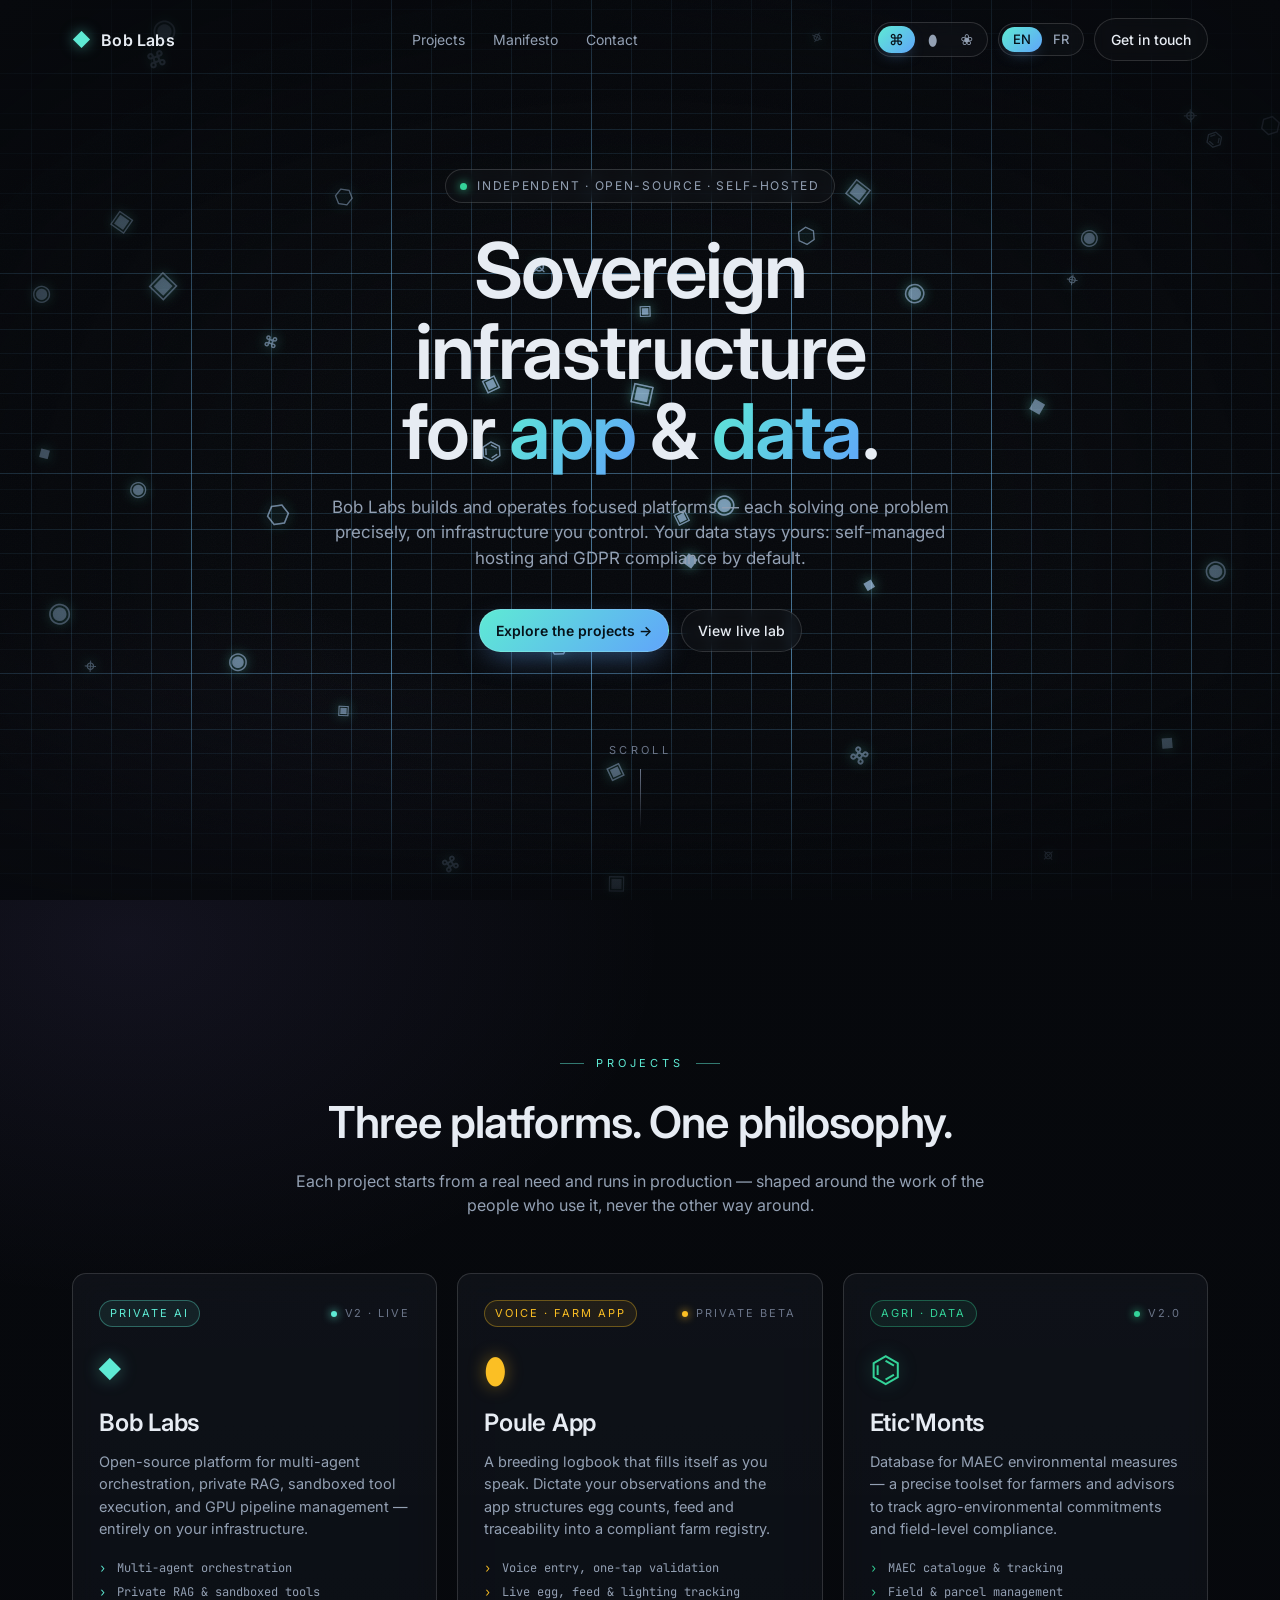
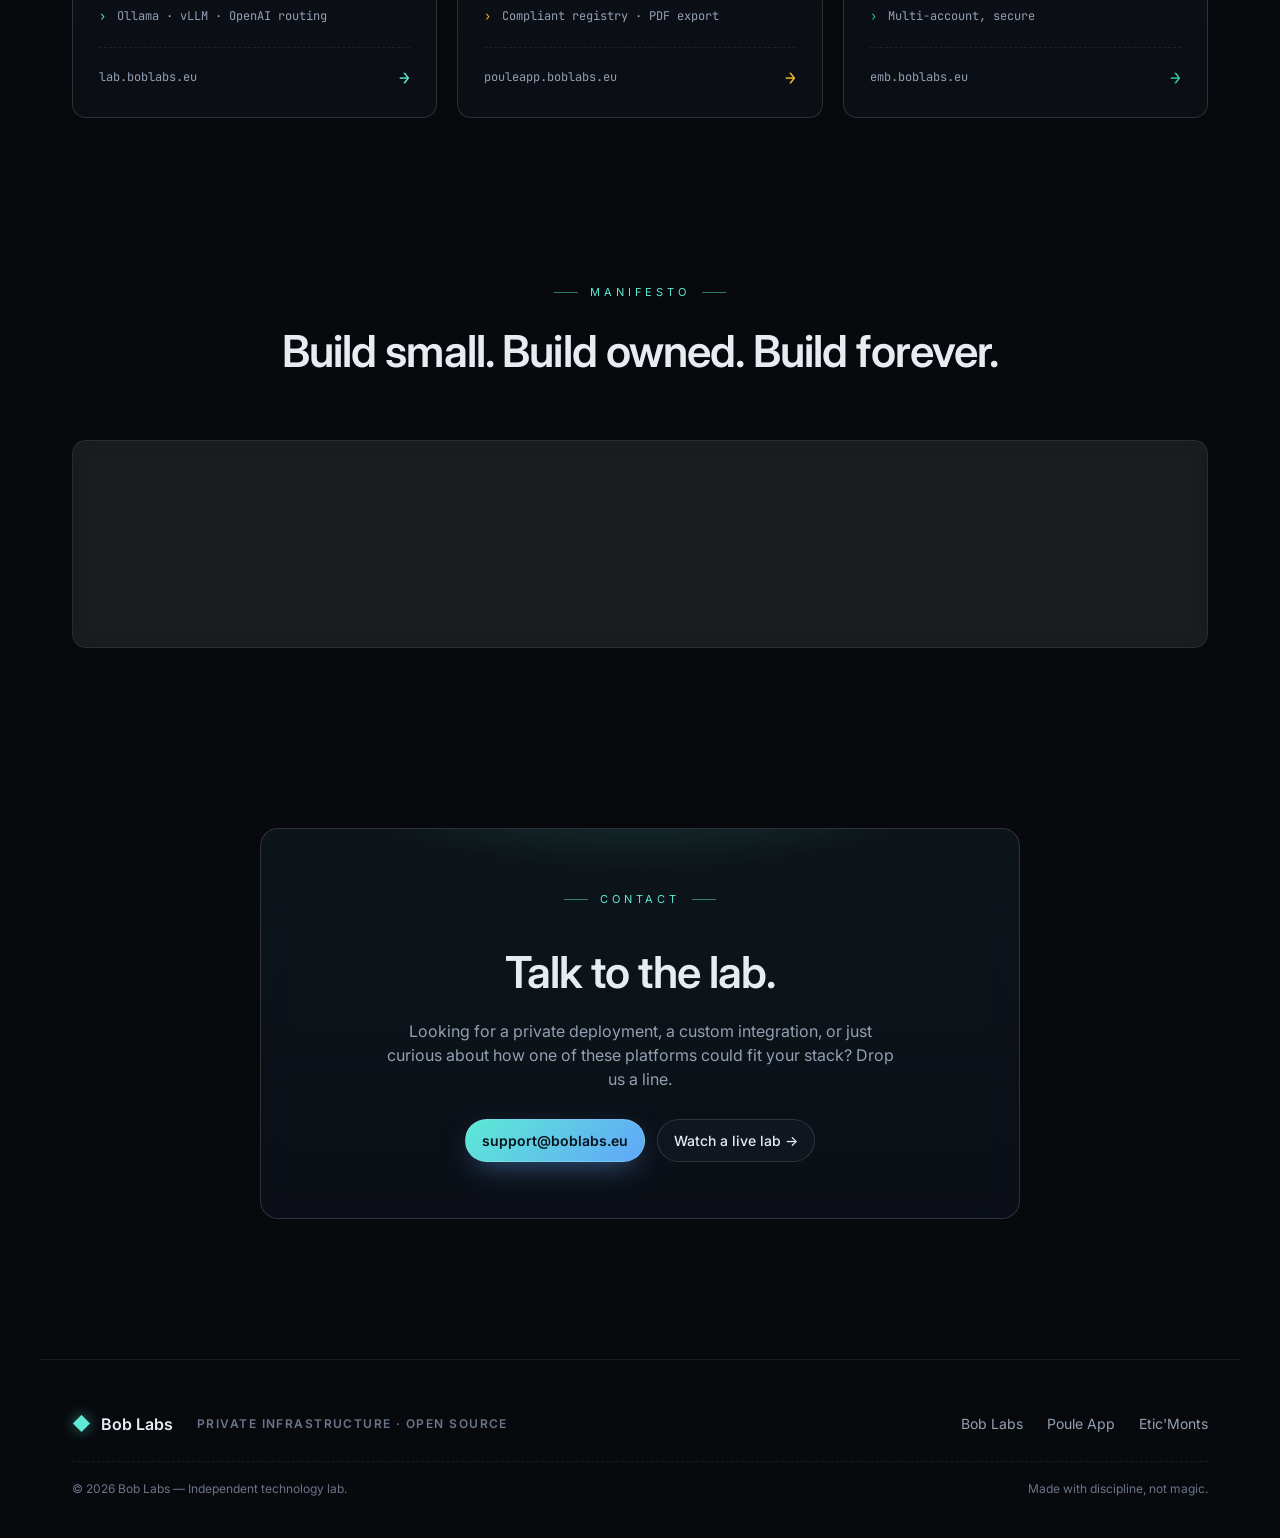
==== commit 201ff12e: "Generalize social banner/card copy Drop the specific product enumeration from the OG banner subtitle" ====
--- a/index.html
+++ b/index.html
@@ -21,7 +21,7 @@
 <meta property="og:type" content="website" />
 <meta property="og:site_name" content="Bob Labs" />
 <meta property="og:title" content="Bob Labs — Sovereign infrastructure for app & data" />
-<meta property="og:description" content="Open-source platforms for private AI, a voice-driven farm app, and environmental data — deployed on infrastructure you own." />
+<meta property="og:description" content="Open-source platforms, deployed on infrastructure you own." />
 <meta property="og:url" content="https://boblabs.eu/" />
 <meta property="og:image" content="https://boblabs.eu/og-image.png" />
 <meta property="og:image:width" content="1200" />
@@ -32,7 +32,7 @@
 <!-- Twitter -->
 <meta name="twitter:card" content="summary_large_image" />
 <meta name="twitter:title" content="Bob Labs — Sovereign infrastructure for app & data" />
-<meta name="twitter:description" content="Open-source platforms for private AI, a voice-driven farm app, and environmental data — deployed on infrastructure you own." />
+<meta name="twitter:description" content="Open-source platforms, deployed on infrastructure you own." />
 <meta name="twitter:image" content="https://boblabs.eu/og-image.png" />
 
 <link rel="preconnect" href="https://fonts.googleapis.com">
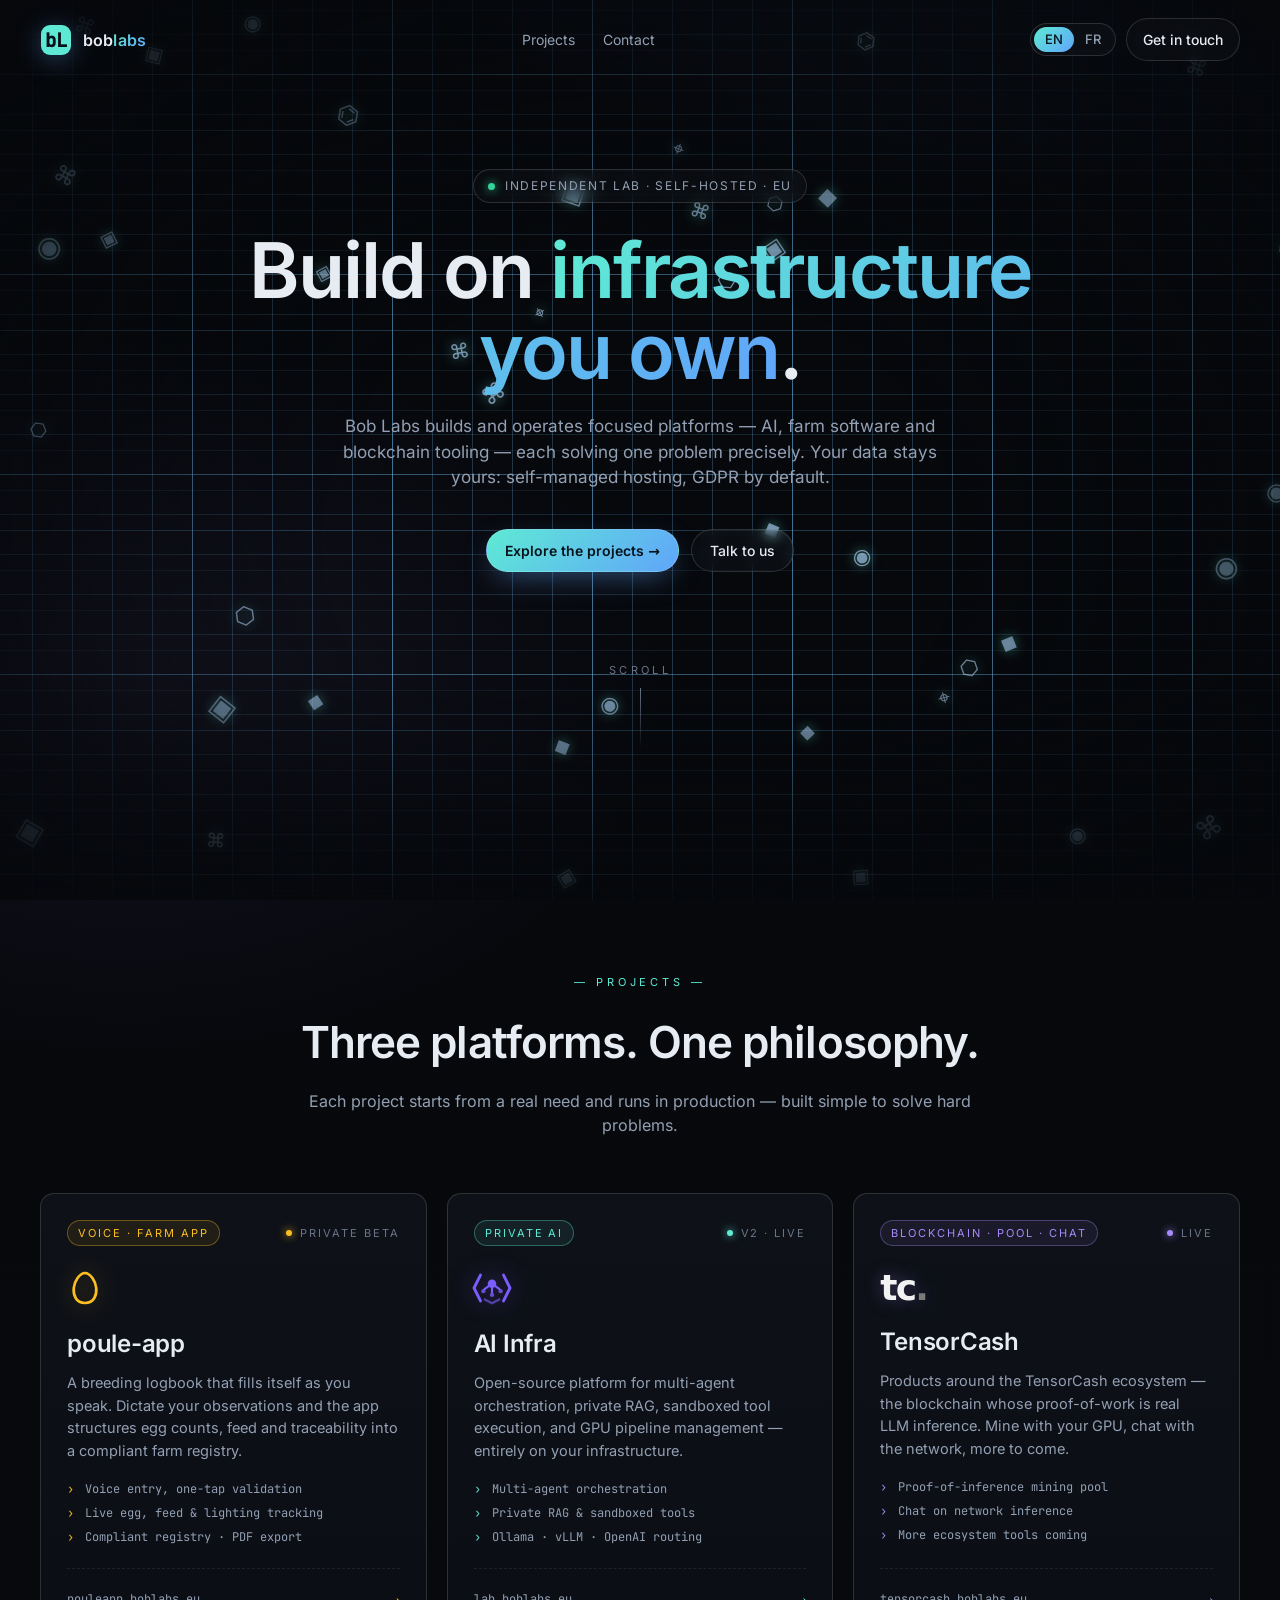
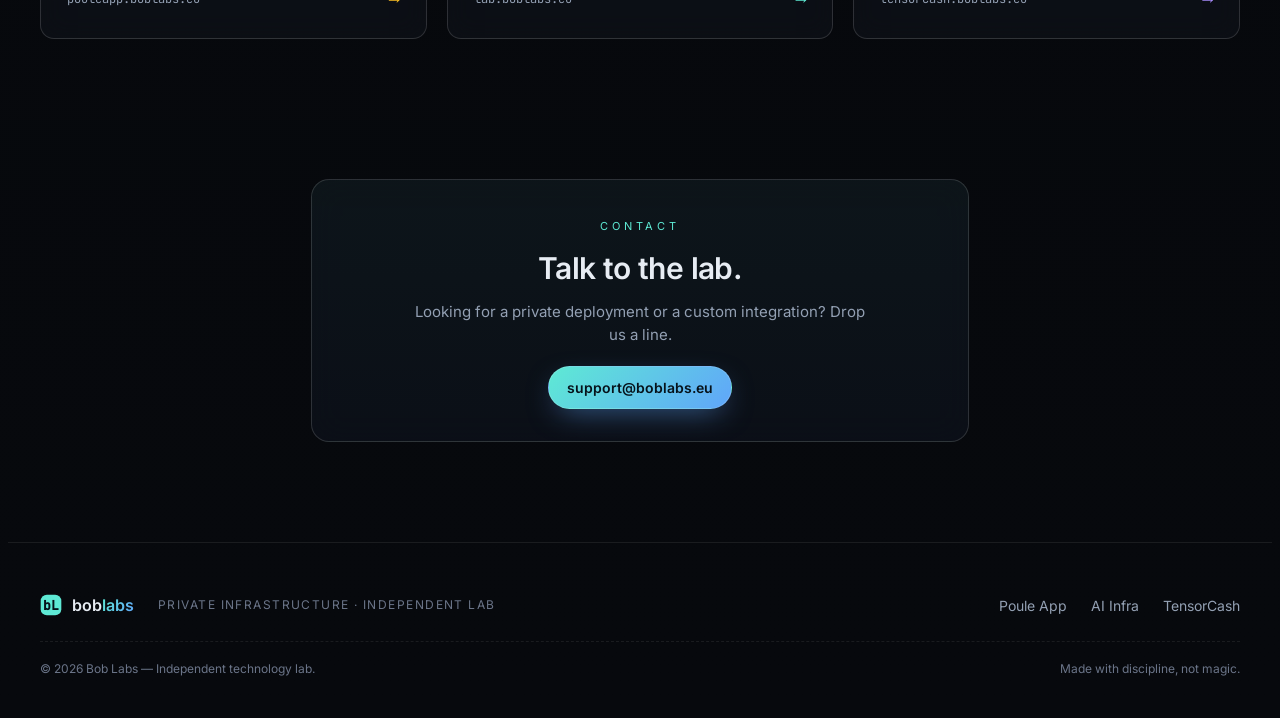
==== commit 07a7e9de: "Landing v0.3.0 — new design" ====
--- a/index.html
+++ b/index.html
@@ -1,13 +1,13 @@
 <!doctype html>
-<html lang="en" data-theme="tech">
+<html lang="en">
 <head>
 <meta charset="utf-8" />
 <meta name="viewport" content="width=device-width,initial-scale=1" />
-<title>Bob Labs — Sovereign infrastructure for app & data</title>
-<meta name="description" content="Bob Labs ships open-source platforms for private AI, a voice-driven farm app, and environmental data — deployed on infrastructure you own." />
+<title>Bob Labs — Build on infrastructure you own</title>
+<meta name="description" content="Bob Labs builds and operates focused platforms — AI, farm software and blockchain tooling — each solving one problem precisely. Self-managed hosting, GDPR by default." />
 <meta name="theme-color" content="#07090d" />
 
-<!-- Favicon / app icons (Bob Labs diamond mark) -->
+<!-- Favicon / app icons (Bob Labs mark) -->
 <link rel="icon" href="/favicon.ico" sizes="any" />
 <link rel="icon" type="image/svg+xml" href="/favicon.svg" />
 <link rel="icon" type="image/png" sizes="32x32" href="/favicon-32.png" />
@@ -20,247 +20,250 @@
 <!-- Open Graph -->
 <meta property="og:type" content="website" />
 <meta property="og:site_name" content="Bob Labs" />
-<meta property="og:title" content="Bob Labs — Sovereign infrastructure for app & data" />
-<meta property="og:description" content="Open-source platforms, deployed on infrastructure you own." />
+<meta property="og:title" content="Bob Labs — Build on infrastructure you own" />
+<meta property="og:description" content="Focused platforms — AI, farm software and blockchain tooling — on infrastructure you own." />
 <meta property="og:url" content="https://boblabs.eu/" />
 <meta property="og:image" content="https://boblabs.eu/og-image.png" />
 <meta property="og:image:width" content="1200" />
 <meta property="og:image:height" content="630" />
-<meta property="og:image:alt" content="Bob Labs — Sovereign infrastructure for app & data" />
+<meta property="og:image:alt" content="Bob Labs — Build on infrastructure you own" />
 <meta property="og:locale" content="en_US" />
 
 <!-- Twitter -->
 <meta name="twitter:card" content="summary_large_image" />
-<meta name="twitter:title" content="Bob Labs — Sovereign infrastructure for app & data" />
-<meta name="twitter:description" content="Open-source platforms, deployed on infrastructure you own." />
+<meta name="twitter:title" content="Bob Labs — Build on infrastructure you own" />
+<meta name="twitter:description" content="Focused platforms — AI, farm software and blockchain tooling — on infrastructure you own." />
 <meta name="twitter:image" content="https://boblabs.eu/og-image.png" />
 
-<link rel="preconnect" href="https://fonts.googleapis.com">
-<link rel="preconnect" href="https://fonts.gstatic.com" crossorigin>
-<link href="https://fonts.googleapis.com/css2?family=Inter:wght@300;400;500;600;700&family=JetBrains+Mono:wght@400;500&display=swap" rel="stylesheet">
-<link rel="stylesheet" href="./styles.css" />
+<link rel="stylesheet" href="./fonts.css" />
+<style>
+html, body { margin:0; padding:0; }
+html { scroll-behavior:smooth; }
+body {
+  font-family:'Inter', system-ui, -apple-system, 'Segoe UI', Roboto, sans-serif;
+  color:#e7ecf3; line-height:1.5; min-height:100vh; overflow-x:hidden;
+  -webkit-font-smoothing:antialiased; text-rendering:optimizeLegibility;
+  background:
+    radial-gradient(1200px 700px at 80% -10%, rgba(96,165,250,0.12), transparent 60%),
+    radial-gradient(900px 600px at 10% 30%, rgba(167,139,250,0.08), transparent 60%),
+    linear-gradient(180deg, #06080c 0%, #07090d 100%);
+  background-color:#07090d;
+}
+a { color:inherit; text-decoration:none; }
+::selection { background:rgba(94,234,212,0.25); }
+:focus-visible { outline:2px solid #5eead4; outline-offset:3px; border-radius:4px; }
+@keyframes pulse { 0%,100%{opacity:1} 50%{opacity:.35} }
+@keyframes scrollDot { 0%{top:-20px;opacity:0} 20%{opacity:1} 100%{top:60px;opacity:0} }
+section[id] { scroll-margin-top:80px; }
+
+.skip-link { position:absolute; left:-9999px; top:0; z-index:100; padding:10px 16px; background:#0b0f16; color:#5eead4; border-radius:0 0 8px 0; }
+.skip-link:focus { left:0; }
+
+/* Hover states (converted from the design's style-hover attributes) */
+.nav-a { transition:color 180ms ease; }
+.nav-a:hover { color:#e7ecf3; }
+.ghost-btn { transition:border-color 180ms ease, color 180ms ease; }
+.ghost-btn:hover { border-color:#5eead4; color:#5eead4; }
+.grad-btn { transition:transform 140ms ease, box-shadow 240ms ease; }
+.grad-btn:hover { transform:translateY(-1px); box-shadow:0 18px 40px -12px rgba(96,165,250,0.75); }
+.card { transition:transform 240ms ease, border-color 240ms ease, box-shadow 240ms ease; }
+.card:hover { transform:translateY(-4px); }
+.card-amber:hover  { border-color:rgba(251,191,36,0.5);  box-shadow:0 24px 60px -20px rgba(0,0,0,0.6), 0 0 0 1px rgba(251,191,36,0.25); }
+.card-teal:hover   { border-color:rgba(94,234,212,0.5);  box-shadow:0 24px 60px -20px rgba(0,0,0,0.6), 0 0 0 1px rgba(94,234,212,0.25); }
+.card-violet:hover { border-color:rgba(167,139,250,0.5); box-shadow:0 24px 60px -20px rgba(0,0,0,0.6), 0 0 0 1px rgba(167,139,250,0.25); }
+.foot-a { transition:color 180ms ease; }
+.foot-a:hover { color:#5eead4; }
+</style>
 </head>
 <body>
 
-  <a href="#main" class="skip-link">Skip to content</a>
-
-  <!-- Background stack: 3D grid + flocking canvas -->
-  <div class="grid-stage" aria-hidden="true">
-    <div class="grid-scene">
-      <div class="grid-plane grid-floor"></div>
-      <div class="grid-plane grid-ceiling"></div>
-    </div>
-    <canvas id="flock" class="flock"></canvas>
-    <div class="vignette"></div>
-    <div class="noise"></div>
-  </div>
-
-  <!-- Header -->
-  <header class="nav">
-    <a href="#" class="brand">
-      <span class="diamond">◆</span>
-      <span class="brand-name">Bob Labs</span>
+<a href="#main" class="skip-link">Skip to content</a>
+
+<div id="grid-stage" aria-hidden="true" style="position:fixed; inset:0; z-index:0; pointer-events:none; perspective:900px; perspective-origin:50% 50%; overflow:hidden">
+  <div id="grid-scene" style="position:absolute; inset:0; transform-style:preserve-3d; will-change:transform; transition:transform 60ms linear">
+    <div style="position:absolute; left:50%; top:50%; width:320vmax; height:320vmax; margin-left:-160vmax; margin-top:-160vmax; opacity:0.9; transform:translateY(8vh); background-image:linear-gradient(rgba(120,200,255,0.18) 1px, transparent 1px), linear-gradient(90deg, rgba(120,200,255,0.18) 1px, transparent 1px), linear-gradient(rgba(120,200,255,0.32) 1px, transparent 1px), linear-gradient(90deg, rgba(120,200,255,0.32) 1px, transparent 1px); background-size:40px 40px, 40px 40px, 200px 200px, 200px 200px; -webkit-mask-image:radial-gradient(ellipse at 50% 50%, #000 0%, #000 35%, transparent 75%); mask-image:radial-gradient(ellipse at 50% 50%, #000 0%, #000 35%, transparent 75%)"></div>
+    <div style="position:absolute; left:50%; top:50%; width:320vmax; height:320vmax; margin-left:-160vmax; margin-top:-160vmax; opacity:0.55; transform:translateY(-8vh); background-image:linear-gradient(rgba(120,200,255,0.18) 1px, transparent 1px), linear-gradient(90deg, rgba(120,200,255,0.18) 1px, transparent 1px), linear-gradient(rgba(120,200,255,0.32) 1px, transparent 1px), linear-gradient(90deg, rgba(120,200,255,0.32) 1px, transparent 1px); background-size:40px 40px, 40px 40px, 200px 200px, 200px 200px; -webkit-mask-image:radial-gradient(ellipse at 50% 50%, #000 0%, #000 35%, transparent 75%); mask-image:radial-gradient(ellipse at 50% 50%, #000 0%, #000 35%, transparent 75%)"></div>
+  </div>
+  <canvas id="flock" style="position:absolute; inset:0; width:100%; height:100%; pointer-events:none; mix-blend-mode:screen; opacity:0.9"></canvas>
+  <div style="position:absolute; inset:0; background:radial-gradient(ellipse at 50% 60%, transparent 0%, transparent 35%, rgba(6,8,12,0.7) 80%, #06080c 100%), linear-gradient(180deg, rgba(6,8,12,0.4) 0%, transparent 25%, transparent 75%, rgba(6,8,12,0.85) 100%)"></div>
+</div>
+
+<header style="position:relative; z-index:2; max-width:1200px; margin:0 auto; padding:18px 32px; display:flex; align-items:center; justify-content:space-between; gap:18px; flex-wrap:wrap">
+  <a href="#main" style="display:inline-flex; align-items:center; gap:11px; font-weight:600; letter-spacing:0.2px">
+    <svg width="32" height="32" viewBox="0 0 32 32" fill="none" style="filter:drop-shadow(0 4px 12px rgba(96,165,250,0.35))">
+      <defs>
+        <linearGradient id="bl-mark" x1="0" y1="0" x2="32" y2="32">
+          <stop offset="0" stop-color="#5eead4"></stop>
+          <stop offset="1" stop-color="#60a5fa"></stop>
+        </linearGradient>
+      </defs>
+      <rect x="1" y="1" width="30" height="30" rx="9" fill="url(#bl-mark)"></rect>
+      <text x="16" y="16.5" text-anchor="middle" dominant-baseline="central" font-family="'JetBrains Mono', ui-monospace, monospace" font-size="19" font-weight="700" fill="#06121a">bL</text>
+    </svg>
+    <span style="font-size:16px; letter-spacing:0.01em">bob<span style="background:linear-gradient(120deg, #5eead4, #60a5fa); -webkit-background-clip:text; background-clip:text; color:transparent">labs</span></span>
+  </a>
+  <nav style="display:flex; gap:28px; font-size:14px; color:#93a0b3">
+    <a href="#projects" class="nav-a" data-i18n="nav.projects">Projects</a>
+    <a href="#contact" class="nav-a" data-i18n="nav.contact">Contact</a>
+  </nav>
+  <div style="display:flex; align-items:center; gap:10px">
+    <div role="tablist" aria-label="Language" style="display:inline-flex; border:1px solid rgba(255,255,255,0.14); border-radius:999px; padding:3px; background:rgba(255,255,255,0.025); backdrop-filter:blur(8px)">
+      <button type="button" data-lang-btn="en" aria-label="English" style="appearance:none; border:0; background:transparent; color:#93a0b3; font-family:inherit; font-size:13px; font-weight:500; padding:6px 11px; min-width:34px; border-radius:999px; cursor:pointer; line-height:1; transition:color 180ms ease, background 180ms ease">EN</button>
+      <button type="button" data-lang-btn="fr" aria-label="Français" style="appearance:none; border:0; background:transparent; color:#93a0b3; font-family:inherit; font-size:13px; font-weight:500; padding:6px 11px; min-width:34px; border-radius:999px; cursor:pointer; line-height:1; transition:color 180ms ease, background 180ms ease">FR</button>
+    </div>
+    <a href="mailto:support@boblabs.eu" class="ghost-btn" data-i18n="nav.cta" style="display:inline-flex; align-items:center; gap:8px; font-size:14px; font-weight:500; padding:10px 16px; border-radius:999px; white-space:nowrap; border:1px solid rgba(255,255,255,0.14); color:#e7ecf3; background:rgba(255,255,255,0.02); backdrop-filter:blur(6px)">Get in touch</a>
+  </div>
+</header>
+
+<section id="main" style="position:relative; z-index:2; max-width:1200px; margin:0 auto; padding:90px 32px 140px; text-align:center">
+  <div style="display:inline-flex; align-items:center; gap:10px; padding:7px 14px; border:1px solid rgba(255,255,255,0.14); background:rgba(255,255,255,0.02); border-radius:999px; font-size:12px; letter-spacing:0.14em; text-transform:uppercase; color:#93a0b3; backdrop-filter:blur(8px)">
+    <span style="width:7px; height:7px; border-radius:50%; background:#34d399; box-shadow:0 0 10px #34d399; animation:pulse 1.6s ease-in-out infinite"></span>
+    <span data-i18n="hero.badge">Independent lab · Self-hosted · EU</span>
+  </div>
+  <h1 style="font-size:clamp(40px, 6vw, 78px); line-height:1.05; letter-spacing:-0.025em; margin:28px auto 22px; font-weight:600; max-width:18ch">
+    <span data-i18n="hero.t1">Build on </span><span data-i18n="hero.tg" style="background:linear-gradient(120deg, #5eead4, #60a5fa); -webkit-background-clip:text; background-clip:text; color:transparent">infrastructure you own</span><span>.</span>
+  </h1>
+  <p data-i18n="hero.lede" style="max-width:620px; margin:0 auto 38px; color:#93a0b3; font-size:17px">
+    Bob Labs builds and operates focused platforms — AI, farm software and blockchain tooling —
+    each solving one problem precisely. Your data stays yours: self-managed hosting, GDPR by default.
+  </p>
+  <div style="display:flex; gap:12px; flex-wrap:wrap; justify-content:center">
+    <a href="#projects" class="grad-btn" data-i18n="hero.cta.primary" style="display:inline-flex; align-items:center; gap:8px; font-size:14px; font-weight:600; padding:10px 18px; border-radius:999px; white-space:nowrap; background:linear-gradient(135deg, #5eead4, #60a5fa); color:#06121a; border:1px solid rgba(255,255,255,0.15); box-shadow:0 10px 30px -10px rgba(96,165,250,0.6)">Explore the projects →</a>
+    <a href="mailto:support@boblabs.eu" class="ghost-btn" data-i18n="hero.cta.talk" style="display:inline-flex; align-items:center; gap:8px; font-size:14px; font-weight:500; padding:10px 18px; border-radius:999px; white-space:nowrap; border:1px solid rgba(255,255,255,0.14); color:#e7ecf3; background:rgba(255,255,255,0.02); backdrop-filter:blur(6px)">Talk to us</a>
+  </div>
+  <div style="display:flex; flex-direction:column; align-items:center; gap:10px; margin:90px auto 0; width:max-content; font-size:11px; letter-spacing:0.3em; text-transform:uppercase; color:#6b7589">
+    <span data-i18n="hero.scroll">scroll</span>
+    <div style="width:1px; height:60px; background:linear-gradient(180deg, #6b7589, transparent); position:relative; overflow:hidden">
+      <div style="position:absolute; top:-20px; left:0; width:100%; height:20px; background:linear-gradient(180deg, transparent, #5eead4); animation:scrollDot 2.2s ease-in-out infinite"></div>
+    </div>
+  </div>
+</section>
+
+<section id="projects" style="position:relative; z-index:2; max-width:1200px; margin:0 auto; padding:80px 32px">
+  <div style="text-align:center; max-width:720px; margin:0 auto 56px">
+    <span style="display:inline-block; font-size:11px; letter-spacing:0.35em; text-transform:uppercase; color:#5eead4; padding:4px 0; margin-bottom:14px">— PROJECTS —</span>
+    <h2 data-i18n="projects.title" style="font-size:clamp(28px, 3.6vw, 44px); letter-spacing:-0.02em; font-weight:600; margin:0 0 14px">Three platforms. One philosophy.</h2>
+    <p data-i18n="projects.sub" style="color:#93a0b3; margin:0; font-size:16px">Each project starts from a real need and runs in production — built simple to solve hard problems.</p>
+  </div>
+
+  <div style="display:grid; grid-template-columns:repeat(auto-fit, minmax(300px, 1fr)); gap:20px">
+
+    <a href="https://pouleapp.boblabs.eu/" target="_blank" rel="noopener" class="card card-amber" style="position:relative; display:flex; flex-direction:column; padding:26px; border-radius:14px; border:1px solid rgba(255,255,255,0.14); background:linear-gradient(180deg, rgba(255,255,255,0.025), rgba(255,255,255,0.01)), rgba(11,15,22,0.55); backdrop-filter:blur(14px) saturate(140%); min-height:380px; overflow:hidden">
+      <div style="display:flex; justify-content:space-between; align-items:center; margin-bottom:18px; font-size:11px; letter-spacing:0.18em; text-transform:uppercase; color:#6b7589">
+        <span style="color:#fbbf24; border:1px solid rgba(251,191,36,0.35); padding:4px 10px; border-radius:999px; background:rgba(251,191,36,0.08)" data-i18n="card.poule.tag">Voice · Farm app</span>
+        <span style="display:inline-flex; align-items:center; gap:8px"><span style="width:6px; height:6px; border-radius:50%; background:#fbbf24; box-shadow:0 0 8px #fbbf24; animation:pulse 1.6s ease-in-out infinite"></span><span data-i18n="card.poule.status">private beta</span></span>
+      </div>
+      <div style="margin:6px 0 18px; line-height:1; filter:drop-shadow(0 0 12px rgba(251,191,36,0.4))">
+        <svg width="36" height="36" viewBox="0 0 24 24" fill="none" stroke="#fbbf24" stroke-width="1.8" stroke-linecap="round" stroke-linejoin="round">
+          <path d="M12 22c6.23-.05 7.87-5.57 7.5-10-.36-4.34-3.95-9.96-7.5-10-3.55.04-7.14 5.66-7.5 10-.37 4.43 1.27 9.95 7.5 10z"></path>
+        </svg>
+      </div>
+      <h3 style="font-size:24px; margin:0 0 10px; letter-spacing:-0.01em; font-weight:600">poule-app</h3>
+      <p data-i18n="card.poule.desc" style="color:#93a0b3; font-size:14.5px; margin:0 0 18px; line-height:1.55">A breeding logbook that fills itself as you speak. Dictate your observations and the app structures egg counts, feed and traceability into a compliant farm registry.</p>
+      <ul style="list-style:none; padding:0; margin:0 0 22px; font-family:'JetBrains Mono', ui-monospace, monospace; font-size:12px; color:#93a0b3; display:flex; flex-direction:column; gap:6px">
+        <li style="position:relative; padding-left:18px"><span style="position:absolute; left:0; color:#fbbf24">›</span><span data-i18n="card.poule.f1">Voice entry, one-tap validation</span></li>
+        <li style="position:relative; padding-left:18px"><span style="position:absolute; left:0; color:#fbbf24">›</span><span data-i18n="card.poule.f2">Live egg, feed &amp; lighting tracking</span></li>
+        <li style="position:relative; padding-left:18px"><span style="position:absolute; left:0; color:#fbbf24">›</span><span data-i18n="card.poule.f3">Compliant registry · PDF export</span></li>
+      </ul>
+      <div style="margin-top:auto; display:flex; justify-content:space-between; align-items:center; padding-top:16px; border-top:1px dashed rgba(255,255,255,0.08); font-family:'JetBrains Mono', ui-monospace, monospace; font-size:12px; color:#6b7589">
+        <span style="color:#93a0b3">pouleapp.boblabs.eu</span>
+        <span style="font-size:18px; color:#fbbf24">→</span>
+      </div>
     </a>
 
-    <nav class="nav-links">
-      <a href="#projects" data-i18n="nav.projects">Projects</a>
-      <a href="#manifesto" data-i18n="nav.manifesto">Manifesto</a>
-      <a href="#contact" data-i18n="nav.contact">Contact</a>
-    </nav>
-
-    <div class="nav-tools">
-      <div class="seg" role="tablist" aria-label="Theme">
-        <button class="seg-btn" data-theme-btn="tech"     title="Tech / AI"          aria-label="Tech theme">⌘</button>
-        <button class="seg-btn" data-theme-btn="app"      title="App / Voice"        aria-label="App theme">⬮</button>
-        <button class="seg-btn" data-theme-btn="agri"     title="Agriculture / Data" aria-label="Agriculture theme">❀</button>
-      </div>
-      <div class="seg" role="tablist" aria-label="Language">
-        <button class="seg-btn" data-lang-btn="en" aria-label="English">EN</button>
-        <button class="seg-btn" data-lang-btn="fr" aria-label="Français">FR</button>
-      </div>
-      <a href="mailto:support@boblabs.eu" class="btn-ghost cta-mail" data-i18n="nav.cta">Get in touch</a>
-    </div>
-  </header>
-
-  <!-- Hero -->
-  <section class="hero" id="main">
-    <div class="badge" data-reveal>
-      <span class="dot"></span>
-      <span data-i18n="hero.badge">Independent · Open-source · Self-hosted</span>
-    </div>
-
-    <h1 data-reveal>
-      <span data-i18n="hero.title.1">Sovereign infrastructure</span><br />
-      <span data-i18n="hero.title.2">for</span>
-      <span class="grad" data-i18n="hero.title.app">app</span> &amp;
-      <span class="grad-3" data-i18n="hero.title.data">data</span><span data-i18n="hero.title.dot">.</span>
-    </h1>
-
-    <p class="lede" data-reveal data-i18n="hero.lede">
-      Bob Labs builds and operates focused platforms — each solving one problem precisely,
-      on infrastructure you control. No cloud lock-in, no per-token markup, no telemetry.
-    </p>
-
-    <div class="cta-row" data-reveal>
-      <a href="#projects" class="btn-primary" data-i18n="hero.cta.primary">Explore the projects →</a>
-      <a href="https://lab.boblabs.eu/live" class="btn-ghost" target="_blank" rel="noopener" data-i18n="hero.cta.live">View live lab</a>
-    </div>
-
-    <!-- Scroll hint sits in its OWN row, under the buttons -->
-    <div class="scroll-hint">
-      <span data-i18n="hero.scroll">scroll</span>
-      <div class="scroll-line"></div>
-    </div>
-  </section>
-
-  <!-- Projects -->
-  <section id="projects" class="projects">
-    <div class="section-head">
-      <span class="kicker" data-i18n="projects.kicker">PROJECTS</span>
-      <h2 data-i18n="projects.title">Three platforms. One philosophy.</h2>
-      <p data-i18n="projects.sub">Each project ships independently, runs in production, and is built to be owned — not rented.</p>
-    </div>
-
-    <div class="cards" data-reveal-group>
-
-      <a href="https://lab.boblabs.eu/" class="card" target="_blank" rel="noopener" data-accent="cyan" data-reveal>
-        <div class="card-glow"></div>
-        <div class="card-head">
-          <span class="card-tag" data-i18n="card.lab.tag">PRIVATE AI</span>
-          <span class="card-status"><span class="pulse"></span><span data-i18n="card.lab.status">v2 · live</span></span>
-        </div>
-        <div class="card-logo">◆</div>
-        <h3>Bob Labs</h3>
-        <p class="card-desc" data-i18n="card.lab.desc">
-          Open-source platform for multi-agent orchestration, private RAG, sandboxed
-          tool execution, and GPU pipeline management — entirely on your infrastructure.
-        </p>
-        <ul class="card-feats">
-          <li data-i18n="card.lab.f1">Multi-agent orchestration</li>
-          <li data-i18n="card.lab.f2">Private RAG &amp; sandboxed tools</li>
-          <li data-i18n="card.lab.f3">Ollama · vLLM · OpenAI routing</li>
-        </ul>
-        <div class="card-foot">
-          <span class="card-domain">lab.boblabs.eu</span>
-          <span class="card-arrow">→</span>
-        </div>
-      </a>
-
-      <a href="https://pouleapp.boblabs.eu/" class="card" target="_blank" rel="noopener" data-accent="amber" data-reveal>
-        <div class="card-glow"></div>
-        <div class="card-head">
-          <span class="card-tag" data-i18n="card.poule.tag">VOICE · FARM APP</span>
-          <span class="card-status"><span class="pulse"></span><span data-i18n="card.poule.status">private beta</span></span>
-        </div>
-        <div class="card-logo">⬮</div>
-        <h3>Poule App</h3>
-        <p class="card-desc" data-i18n="card.poule.desc">
-          A breeding logbook that fills itself as you speak. Dictate your observations and
-          the app structures egg counts, feed and traceability into a compliant farm registry.
-        </p>
-        <ul class="card-feats">
-          <li data-i18n="card.poule.f1">Voice entry, one-tap validation</li>
-          <li data-i18n="card.poule.f2">Live egg, feed &amp; lighting tracking</li>
-          <li data-i18n="card.poule.f3">Compliant registry · PDF export</li>
-        </ul>
-        <div class="card-foot">
-          <span class="card-domain">pouleapp.boblabs.eu</span>
-          <span class="card-arrow">→</span>
-        </div>
-      </a>
-
-      <a href="https://emb.boblabs.eu/" class="card" target="_blank" rel="noopener" data-accent="emerald" data-reveal>
-        <div class="card-glow"></div>
-        <div class="card-head">
-          <span class="card-tag" data-i18n="card.emb.tag">AGRI · DATA</span>
-          <span class="card-status"><span class="pulse"></span><span data-i18n="card.emb.status">v2.0</span></span>
-        </div>
-        <div class="card-logo">⌬</div>
-        <h3>Etic'Monts</h3>
-        <p class="card-desc" data-i18n="card.emb.desc">
-          Database for MAEC environmental measures — a precise toolset for farmers and
-          advisors to track agro-environmental commitments and field-level compliance.
-        </p>
-        <ul class="card-feats">
-          <li data-i18n="card.emb.f1">MAEC catalogue &amp; tracking</li>
-          <li data-i18n="card.emb.f2">Field &amp; parcel management</li>
-          <li data-i18n="card.emb.f3">Multi-account, secure</li>
-        </ul>
-        <div class="card-foot">
-          <span class="card-domain">emb.boblabs.eu</span>
-          <span class="card-arrow">→</span>
-        </div>
-      </a>
-
-    </div>
-  </section>
-
-  <!-- Manifesto -->
-  <section id="manifesto" class="manifesto">
-    <div class="section-head">
-      <span class="kicker" data-i18n="manifesto.kicker">MANIFESTO</span>
-      <h2 data-i18n="manifesto.title">Build small. Build owned. Build forever.</h2>
-    </div>
-    <div class="m-grid" data-reveal-group>
-      <div class="m-item" data-reveal>
-        <div class="m-num">01</div>
-        <h4 data-i18n="m.1.h">No cloud dependency</h4>
-        <p data-i18n="m.1.p">Every Bob Labs project runs on hardware you own — bare metal, on-prem, or your own cloud account. Zero vendor lock-in.</p>
-      </div>
-      <div class="m-item" data-reveal>
-        <div class="m-num">02</div>
-        <h4 data-i18n="m.2.h">Open by default</h4>
-        <p data-i18n="m.2.p">Source-available or fully open-source. You can read, audit, fork and ship your own version of every line that runs on your servers.</p>
-      </div>
-      <div class="m-item" data-reveal>
-        <div class="m-num">03</div>
-        <h4 data-i18n="m.3.h">Focused, not bloated</h4>
-        <p data-i18n="m.3.p">One project, one problem. Each platform does one thing very well, instead of becoming a leaky multi-tool.</p>
-      </div>
-      <div class="m-item" data-reveal>
-        <div class="m-num">04</div>
-        <h4 data-i18n="m.4.h">Built to last</h4>
-        <p data-i18n="m.4.p">Boring stack, sharp execution. We optimize for projects that still run — and still make sense — five years from now.</p>
-      </div>
-    </div>
-  </section>
-
-  <!-- Contact -->
-  <section id="contact" class="contact">
-    <div class="contact-card">
-      <span class="kicker" data-i18n="contact.kicker">CONTACT</span>
-      <h2 data-i18n="contact.title">Talk to the lab.</h2>
-      <p data-i18n="contact.p">
-        Looking for a private deployment, a custom integration, or just curious about how
-        one of these platforms could fit your stack? Drop us a line.
-      </p>
-      <div class="cta-row">
-        <a class="btn-primary" href="mailto:support@boblabs.eu">support@boblabs.eu</a>
-        <a class="btn-ghost" href="https://lab.boblabs.eu/live" target="_blank" rel="noopener" data-i18n="contact.cta.live">Watch a live lab →</a>
-      </div>
-    </div>
-  </section>
-
-  <footer class="foot">
-    <div class="foot-row">
-      <div class="foot-brand">
-        <span class="diamond">◆</span> Bob Labs
-        <span class="foot-sub" data-i18n="foot.sub">Private infrastructure · Open source</span>
-      </div>
-      <div class="foot-links">
-        <a href="https://lab.boblabs.eu/" target="_blank" rel="noopener">Bob Labs</a>
-        <a href="https://pouleapp.boblabs.eu/" target="_blank" rel="noopener">Poule App</a>
-        <a href="https://emb.boblabs.eu/" target="_blank" rel="noopener">Etic'Monts</a>
-      </div>
-    </div>
-    <div class="foot-bottom">
-      <span data-i18n="foot.copy">© 2026 Bob Labs — Independent technology lab.</span>
-      <span data-i18n="foot.tag">Made with discipline, not magic.</span>
-    </div>
-  </footer>
-
-  <script src="./i18n.js" defer></script>
-  <script src="./flocking.js" defer></script>
-  <script src="./main.js" defer></script>
+    <a href="https://lab.boblabs.eu/" target="_blank" rel="noopener" class="card card-teal" style="position:relative; display:flex; flex-direction:column; padding:26px; border-radius:14px; border:1px solid rgba(255,255,255,0.14); background:linear-gradient(180deg, rgba(255,255,255,0.025), rgba(255,255,255,0.01)), rgba(11,15,22,0.55); backdrop-filter:blur(14px) saturate(140%); min-height:380px; overflow:hidden">
+      <div style="display:flex; justify-content:space-between; align-items:center; margin-bottom:18px; font-size:11px; letter-spacing:0.18em; text-transform:uppercase; color:#6b7589">
+        <span style="color:#5eead4; border:1px solid rgba(94,234,212,0.35); padding:4px 10px; border-radius:999px; background:rgba(94,234,212,0.08)" data-i18n="card.ai.tag">Private AI</span>
+        <span style="display:inline-flex; align-items:center; gap:8px"><span style="width:6px; height:6px; border-radius:50%; background:#5eead4; box-shadow:0 0 8px #5eead4; animation:pulse 1.6s ease-in-out infinite"></span><span data-i18n="card.ai.status">v2 · live</span></span>
+      </div>
+      <div style="margin:6px 0 18px; line-height:1; filter:drop-shadow(0 0 12px rgba(124,92,255,0.45))">
+        <svg width="46" height="46" viewBox="0 0 32 32" style="margin:-5px 0 -5px -5px">
+          <defs><linearGradient id="ai-mark" x1="0" y1="0" x2="32" y2="32"><stop offset="0" stop-color="#7c5cff"></stop><stop offset="1" stop-color="#60a5fa"></stop></linearGradient></defs>
+          <path d="M8 7 3.5 16 8 25" stroke="url(#ai-mark)" stroke-width="2" fill="none" stroke-linecap="round" stroke-linejoin="round"></path>
+          <path d="M24 7l4.5 9L24 25" stroke="url(#ai-mark)" stroke-width="2" fill="none" stroke-linecap="round" stroke-linejoin="round"></path>
+          <circle cx="16" cy="13" r="3" fill="url(#ai-mark)"></circle>
+          <path d="M16 16v3M13.4 14.8l-2.6 2M18.6 14.8l2.6 2" stroke="url(#ai-mark)" stroke-width="1.5" stroke-linecap="round"></path>
+          <circle cx="16" cy="20.8" r="1.5" fill="url(#ai-mark)" opacity="0.8"></circle>
+          <circle cx="10" cy="18.2" r="1.5" fill="url(#ai-mark)" opacity="0.8"></circle>
+          <circle cx="22" cy="18.2" r="1.5" fill="url(#ai-mark)" opacity="0.8"></circle>
+          <path d="M11 24l5 2.6 5-2.6" stroke="url(#ai-mark)" stroke-width="1.7" fill="none" stroke-linecap="round" stroke-linejoin="round" opacity="0.6"></path>
+        </svg>
+      </div>
+      <h3 style="font-size:24px; margin:0 0 10px; letter-spacing:-0.01em; font-weight:600">AI Infra</h3>
+      <p data-i18n="card.ai.desc" style="color:#93a0b3; font-size:14.5px; margin:0 0 18px; line-height:1.55">Open-source platform for multi-agent orchestration, private RAG, sandboxed tool execution, and GPU pipeline management — entirely on your infrastructure.</p>
+      <ul style="list-style:none; padding:0; margin:0 0 22px; font-family:'JetBrains Mono', ui-monospace, monospace; font-size:12px; color:#93a0b3; display:flex; flex-direction:column; gap:6px">
+        <li style="position:relative; padding-left:18px"><span style="position:absolute; left:0; color:#5eead4">›</span><span data-i18n="card.ai.f1">Multi-agent orchestration</span></li>
+        <li style="position:relative; padding-left:18px"><span style="position:absolute; left:0; color:#5eead4">›</span><span data-i18n="card.ai.f2">Private RAG &amp; sandboxed tools</span></li>
+        <li style="position:relative; padding-left:18px"><span style="position:absolute; left:0; color:#5eead4">›</span><span data-i18n="card.ai.f3">Ollama · vLLM · OpenAI routing</span></li>
+      </ul>
+      <div style="margin-top:auto; display:flex; justify-content:space-between; align-items:center; padding-top:16px; border-top:1px dashed rgba(255,255,255,0.08); font-family:'JetBrains Mono', ui-monospace, monospace; font-size:12px; color:#6b7589">
+        <span style="color:#93a0b3">lab.boblabs.eu</span>
+        <span style="font-size:18px; color:#5eead4">→</span>
+      </div>
+    </a>
+
+    <a href="https://tensorcash.boblabs.eu/" target="_blank" rel="noopener" class="card card-violet" style="position:relative; display:flex; flex-direction:column; padding:26px; border-radius:14px; border:1px solid rgba(255,255,255,0.14); background:linear-gradient(180deg, rgba(255,255,255,0.025), rgba(255,255,255,0.01)), rgba(11,15,22,0.55); backdrop-filter:blur(14px) saturate(140%); min-height:380px; overflow:hidden">
+      <div style="display:flex; justify-content:space-between; align-items:center; margin-bottom:18px; font-size:11px; letter-spacing:0.18em; text-transform:uppercase; color:#6b7589">
+        <span style="color:#a78bfa; border:1px solid rgba(167,139,250,0.35); padding:4px 10px; border-radius:999px; background:rgba(167,139,250,0.08)" data-i18n="card.tc.tag">Blockchain · Pool · Chat</span>
+        <span style="display:inline-flex; align-items:center; gap:8px"><span style="width:6px; height:6px; border-radius:50%; background:#a78bfa; box-shadow:0 0 8px #a78bfa; animation:pulse 1.6s ease-in-out infinite"></span><span data-i18n="card.tc.status">live</span></span>
+      </div>
+      <div style="margin:6px 0 18px; font-family:system-ui, sans-serif; font-weight:650; font-size:36px; letter-spacing:-0.05em; line-height:1; color:#f2f2f2; text-shadow:0 0 18px rgba(167,139,250,0.35)">tc<span style="color:#7a7a7a">.</span></div>
+      <h3 style="font-size:24px; margin:0 0 10px; letter-spacing:-0.01em; font-weight:600">TensorCash</h3>
+      <p data-i18n="card.tc.desc" style="color:#93a0b3; font-size:14.5px; margin:0 0 18px; line-height:1.55">Products around the TensorCash ecosystem — the blockchain whose proof-of-work is real LLM inference. Mine with your GPU, chat with the network, more to come.</p>
+      <ul style="list-style:none; padding:0; margin:0 0 22px; font-family:'JetBrains Mono', ui-monospace, monospace; font-size:12px; color:#93a0b3; display:flex; flex-direction:column; gap:6px">
+        <li style="position:relative; padding-left:18px"><span style="position:absolute; left:0; color:#a78bfa">›</span><span data-i18n="card.tc.f1">Proof-of-inference mining pool</span></li>
+        <li style="position:relative; padding-left:18px"><span style="position:absolute; left:0; color:#a78bfa">›</span><span data-i18n="card.tc.f2">Chat on network inference</span></li>
+        <li style="position:relative; padding-left:18px"><span style="position:absolute; left:0; color:#a78bfa">›</span><span data-i18n="card.tc.f3">More ecosystem tools coming</span></li>
+      </ul>
+      <div style="margin-top:auto; display:flex; justify-content:space-between; align-items:center; padding-top:16px; border-top:1px dashed rgba(255,255,255,0.08); font-family:'JetBrains Mono', ui-monospace, monospace; font-size:12px; color:#6b7589">
+        <span style="color:#93a0b3">tensorcash.boblabs.eu</span>
+        <span style="font-size:18px; color:#a78bfa">→</span>
+      </div>
+    </a>
+
+  </div>
+</section>
+
+<section id="contact" style="position:relative; z-index:2; max-width:1200px; margin:0 auto; padding:60px 32px">
+  <div style="max-width:600px; margin:0 auto; text-align:center; padding:32px 28px; border:1px solid rgba(255,255,255,0.14); border-radius:18px; background:linear-gradient(180deg, rgba(94,234,212,0.04), rgba(96,165,250,0.02)), rgba(11,15,22,0.65); backdrop-filter:blur(16px); position:relative; overflow:hidden">
+    <span style="display:inline-block; font-size:11px; letter-spacing:0.35em; text-transform:uppercase; color:#5eead4">CONTACT</span>
+    <h2 data-i18n="contact.title" style="font-size:clamp(22px, 2.6vw, 30px); margin:10px 0; letter-spacing:-0.02em; font-weight:600">Talk to the lab.</h2>
+    <p data-i18n="contact.p" style="color:#93a0b3; margin:0 auto 20px; max-width:460px; font-size:15px">Looking for a private deployment or a custom integration? Drop us a line.</p>
+    <div style="display:flex; gap:12px; flex-wrap:wrap; justify-content:center">
+      <a href="mailto:support@boblabs.eu" class="grad-btn" style="display:inline-flex; align-items:center; gap:8px; font-size:14px; font-weight:600; padding:10px 18px; border-radius:999px; white-space:nowrap; background:linear-gradient(135deg, #5eead4, #60a5fa); color:#06121a; border:1px solid rgba(255,255,255,0.15); box-shadow:0 10px 30px -10px rgba(96,165,250,0.6)">support@boblabs.eu</a>
+    </div>
+  </div>
+</section>
+
+<footer style="position:relative; z-index:2; max-width:1200px; margin:40px auto 0; padding:50px 32px 40px; border-top:1px solid rgba(255,255,255,0.08)">
+  <div style="display:flex; justify-content:space-between; align-items:center; flex-wrap:wrap; gap:20px; padding-bottom:24px">
+    <div style="display:inline-flex; align-items:center; gap:10px; font-weight:600">
+      <svg width="22" height="22" viewBox="0 0 32 32" fill="none">
+        <defs>
+          <linearGradient id="bl-mark-f" x1="0" y1="0" x2="32" y2="32">
+            <stop offset="0" stop-color="#5eead4"></stop>
+            <stop offset="1" stop-color="#60a5fa"></stop>
+          </linearGradient>
+        </defs>
+        <rect x="1" y="1" width="30" height="30" rx="9" fill="url(#bl-mark-f)"></rect>
+        <text x="16" y="16.5" text-anchor="middle" dominant-baseline="central" font-family="'JetBrains Mono', ui-monospace, monospace" font-size="19" font-weight="700" fill="#06121a">bL</text>
+      </svg>
+      <span>bob<span style="background:linear-gradient(120deg, #5eead4, #60a5fa); -webkit-background-clip:text; background-clip:text; color:transparent">labs</span></span>
+      <span data-i18n="foot.sub" style="margin-left:14px; color:#6b7589; font-size:12px; letter-spacing:0.12em; text-transform:uppercase; font-weight:400">Private infrastructure · Independent lab</span>
+    </div>
+    <div style="display:flex; gap:24px; font-size:14px; color:#93a0b3">
+      <a href="https://pouleapp.boblabs.eu/" target="_blank" rel="noopener" class="foot-a">Poule App</a>
+      <a href="https://lab.boblabs.eu/" target="_blank" rel="noopener" class="foot-a">AI Infra</a>
+      <a href="https://tensorcash.boblabs.eu/" target="_blank" rel="noopener" class="foot-a">TensorCash</a>
+    </div>
+  </div>
+  <div style="display:flex; justify-content:space-between; flex-wrap:wrap; gap:12px; font-size:12px; color:#6b7589; padding-top:18px; border-top:1px dashed rgba(255,255,255,0.08)">
+    <span data-i18n="foot.copy">© 2026 Bob Labs — Independent technology lab.</span>
+    <span data-i18n="foot.tag">Made with discipline, not magic.</span>
+  </div>
+</footer>
+
+<script src="./flocking.js" defer></script>
+<script src="./main.js" defer></script>
 </body>
 </html>
--- a/fonts.css
+++ b/fonts.css
@@ -0,0 +1,109 @@
+/* Self-hosted variable fonts (no Google Fonts request — GDPR-friendly). */
+
+/* Inter — variable weight 300–700 */
+@font-face {
+  font-family: 'Inter';
+  font-style: normal;
+  font-weight: 300 700;
+  font-display: swap;
+  src: url("./fonts/inter-cyrillic-ext.woff2") format('woff2');
+  unicode-range: U+0460-052F, U+1C80-1C8A, U+20B4, U+2DE0-2DFF, U+A640-A69F, U+FE2E-FE2F;
+}
+@font-face {
+  font-family: 'Inter';
+  font-style: normal;
+  font-weight: 300 700;
+  font-display: swap;
+  src: url("./fonts/inter-cyrillic.woff2") format('woff2');
+  unicode-range: U+0301, U+0400-045F, U+0490-0491, U+04B0-04B1, U+2116;
+}
+@font-face {
+  font-family: 'Inter';
+  font-style: normal;
+  font-weight: 300 700;
+  font-display: swap;
+  src: url("./fonts/inter-greek-ext.woff2") format('woff2');
+  unicode-range: U+1F00-1FFF;
+}
+@font-face {
+  font-family: 'Inter';
+  font-style: normal;
+  font-weight: 300 700;
+  font-display: swap;
+  src: url("./fonts/inter-greek.woff2") format('woff2');
+  unicode-range: U+0370-0377, U+037A-037F, U+0384-038A, U+038C, U+038E-03A1, U+03A3-03FF;
+}
+@font-face {
+  font-family: 'Inter';
+  font-style: normal;
+  font-weight: 300 700;
+  font-display: swap;
+  src: url("./fonts/inter-vietnamese.woff2") format('woff2');
+  unicode-range: U+0102-0103, U+0110-0111, U+0128-0129, U+0168-0169, U+01A0-01A1, U+01AF-01B0, U+0300-0301, U+0303-0304, U+0308-0309, U+0323, U+0329, U+1EA0-1EF9, U+20AB;
+}
+@font-face {
+  font-family: 'Inter';
+  font-style: normal;
+  font-weight: 300 700;
+  font-display: swap;
+  src: url("./fonts/inter-latin-ext.woff2") format('woff2');
+  unicode-range: U+0100-02BA, U+02BD-02C5, U+02C7-02CC, U+02CE-02D7, U+02DD-02FF, U+0304, U+0308, U+0329, U+1D00-1DBF, U+1E00-1E9F, U+1EF2-1EFF, U+2020, U+20A0-20AB, U+20AD-20C0, U+2113, U+2C60-2C7F, U+A720-A7FF;
+}
+@font-face {
+  font-family: 'Inter';
+  font-style: normal;
+  font-weight: 300 700;
+  font-display: swap;
+  src: url("./fonts/inter-latin.woff2") format('woff2');
+  unicode-range: U+0000-00FF, U+0131, U+0152-0153, U+02BB-02BC, U+02C6, U+02DA, U+02DC, U+0304, U+0308, U+0329, U+2000-206F, U+20AC, U+2122, U+2191, U+2193, U+2212, U+2215, U+FEFF, U+FFFD;
+}
+
+/* JetBrains Mono — variable weight 400–500 */
+@font-face {
+  font-family: 'JetBrains Mono';
+  font-style: normal;
+  font-weight: 400 500;
+  font-display: swap;
+  src: url("./fonts/jetbrains-mono-cyrillic-ext.woff2") format('woff2');
+  unicode-range: U+0460-052F, U+1C80-1C8A, U+20B4, U+2DE0-2DFF, U+A640-A69F, U+FE2E-FE2F;
+}
+@font-face {
+  font-family: 'JetBrains Mono';
+  font-style: normal;
+  font-weight: 400 500;
+  font-display: swap;
+  src: url("./fonts/jetbrains-mono-cyrillic.woff2") format('woff2');
+  unicode-range: U+0301, U+0400-045F, U+0490-0491, U+04B0-04B1, U+2116;
+}
+@font-face {
+  font-family: 'JetBrains Mono';
+  font-style: normal;
+  font-weight: 400 500;
+  font-display: swap;
+  src: url("./fonts/jetbrains-mono-greek.woff2") format('woff2');
+  unicode-range: U+0370-0377, U+037A-037F, U+0384-038A, U+038C, U+038E-03A1, U+03A3-03FF;
+}
+@font-face {
+  font-family: 'JetBrains Mono';
+  font-style: normal;
+  font-weight: 400 500;
+  font-display: swap;
+  src: url("./fonts/jetbrains-mono-vietnamese.woff2") format('woff2');
+  unicode-range: U+0102-0103, U+0110-0111, U+0128-0129, U+0168-0169, U+01A0-01A1, U+01AF-01B0, U+0300-0301, U+0303-0304, U+0308-0309, U+0323, U+0329, U+1EA0-1EF9, U+20AB;
+}
+@font-face {
+  font-family: 'JetBrains Mono';
+  font-style: normal;
+  font-weight: 400 500;
+  font-display: swap;
+  src: url("./fonts/jetbrains-mono-latin-ext.woff2") format('woff2');
+  unicode-range: U+0100-02BA, U+02BD-02C5, U+02C7-02CC, U+02CE-02D7, U+02DD-02FF, U+0304, U+0308, U+0329, U+1D00-1DBF, U+1E00-1E9F, U+1EF2-1EFF, U+2020, U+20A0-20AB, U+20AD-20C0, U+2113, U+2C60-2C7F, U+A720-A7FF;
+}
+@font-face {
+  font-family: 'JetBrains Mono';
+  font-style: normal;
+  font-weight: 400 500;
+  font-display: swap;
+  src: url("./fonts/jetbrains-mono-latin.woff2") format('woff2');
+  unicode-range: U+0000-00FF, U+0131, U+0152-0153, U+02BB-02BC, U+02C6, U+02DA, U+02DC, U+0304, U+0308, U+0329, U+2000-206F, U+20AC, U+2122, U+2191, U+2193, U+2212, U+2215, U+FEFF, U+FFFD;
+}
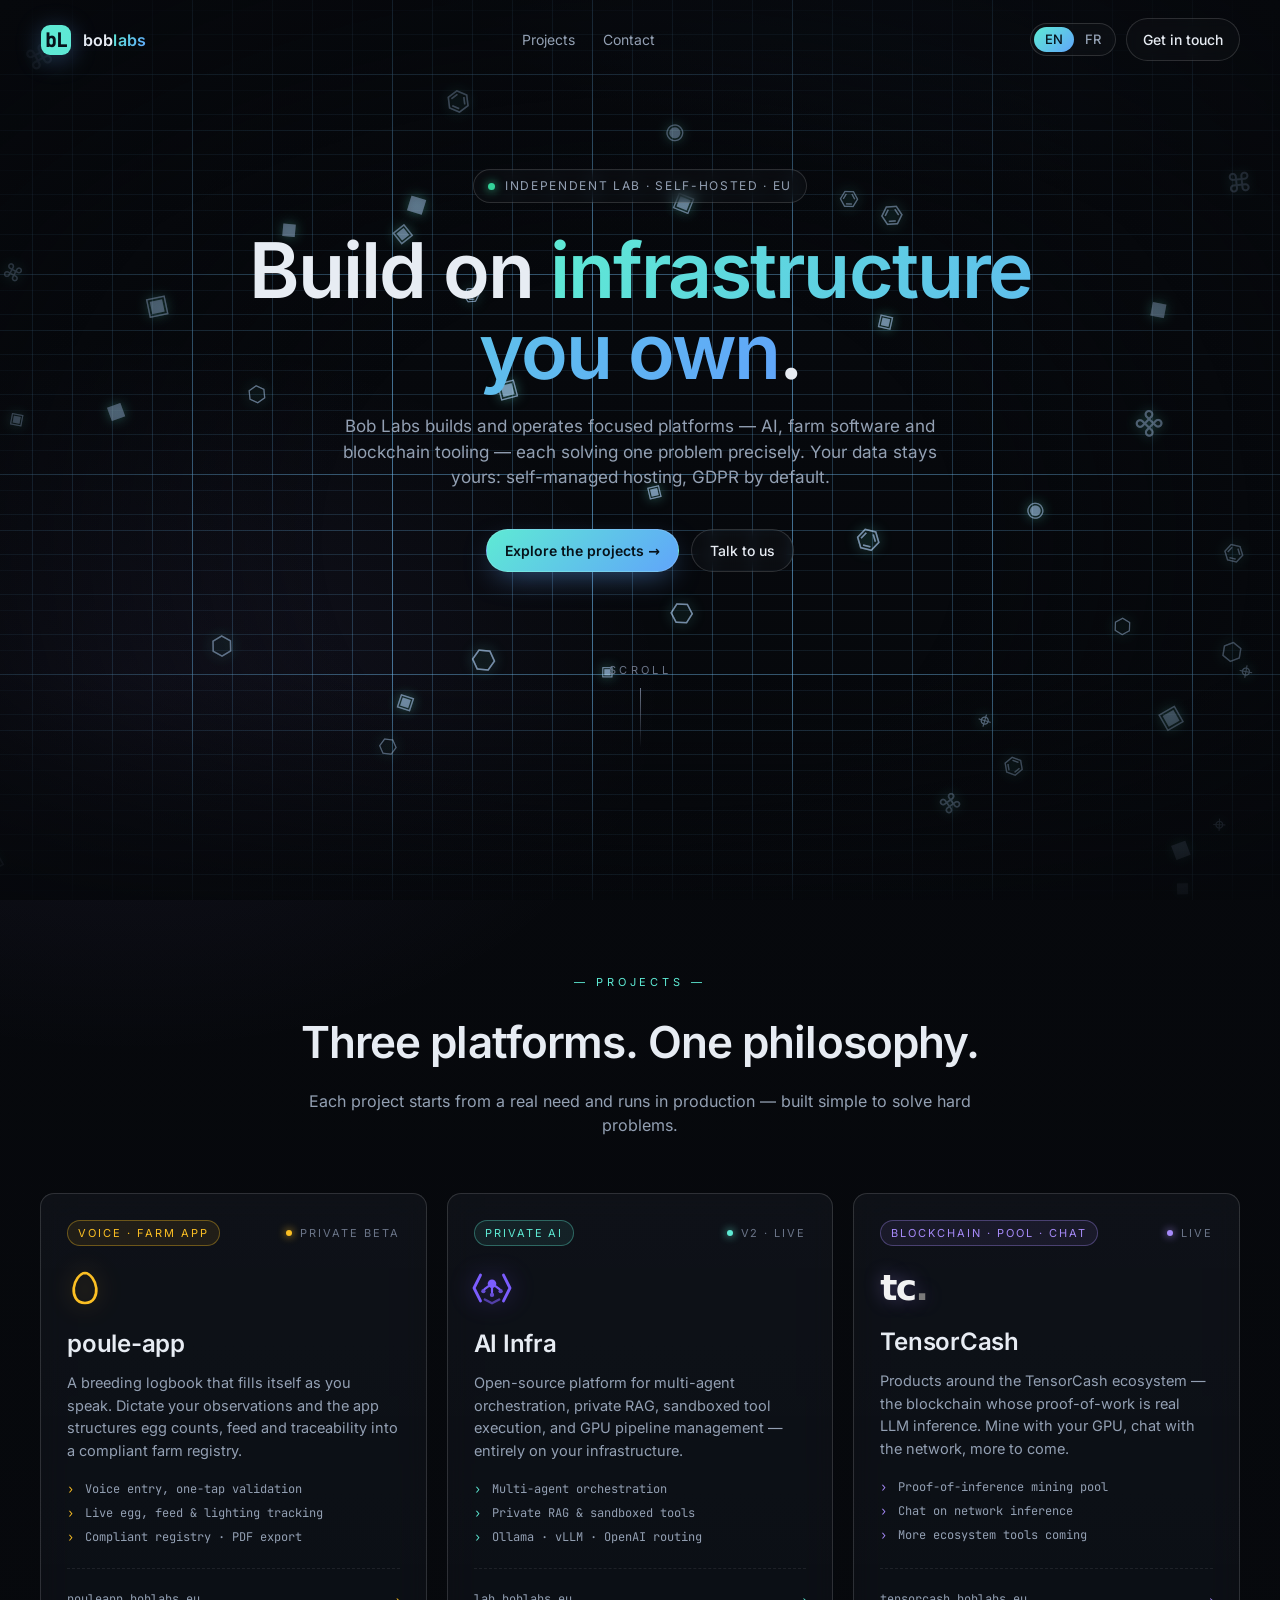
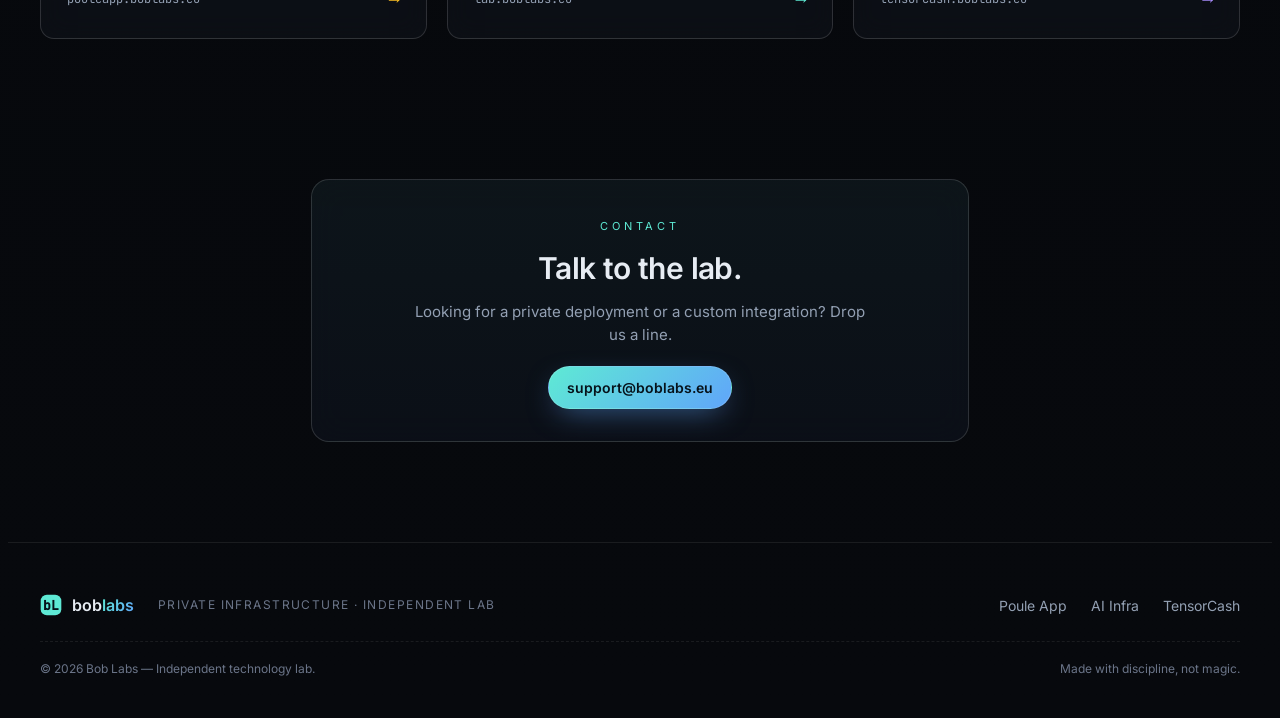
==== commit 77b1ae8c: "Landing v0.3.0 — new design, bL favicon, self-hosted fonts - New landing design (hero "Build on infr" ====
--- a/index.html
+++ b/index.html
@@ -8,10 +8,10 @@
 <meta name="theme-color" content="#07090d" />
 
 <!-- Favicon / app icons (Bob Labs mark) -->
-<link rel="icon" href="/favicon.ico" sizes="any" />
-<link rel="icon" type="image/svg+xml" href="/favicon.svg" />
-<link rel="icon" type="image/png" sizes="32x32" href="/favicon-32.png" />
-<link rel="apple-touch-icon" href="/apple-touch-icon.png" />
+<link rel="icon" href="/favicon.ico?v=3" sizes="any" />
+<link rel="icon" type="image/svg+xml" href="/favicon.svg?v=3" />
+<link rel="icon" type="image/png" sizes="32x32" href="/favicon-32.png?v=3" />
+<link rel="apple-touch-icon" href="/apple-touch-icon.png?v=3" />
 <link rel="manifest" href="/manifest.webmanifest" />
 
 <!-- Canonical -->
@@ -23,7 +23,7 @@
 <meta property="og:title" content="Bob Labs — Build on infrastructure you own" />
 <meta property="og:description" content="Focused platforms — AI, farm software and blockchain tooling — on infrastructure you own." />
 <meta property="og:url" content="https://boblabs.eu/" />
-<meta property="og:image" content="https://boblabs.eu/og-image.png" />
+<meta property="og:image" content="https://boblabs.eu/og-image.png?v=3" />
 <meta property="og:image:width" content="1200" />
 <meta property="og:image:height" content="630" />
 <meta property="og:image:alt" content="Bob Labs — Build on infrastructure you own" />
@@ -33,7 +33,7 @@
 <meta name="twitter:card" content="summary_large_image" />
 <meta name="twitter:title" content="Bob Labs — Build on infrastructure you own" />
 <meta name="twitter:description" content="Focused platforms — AI, farm software and blockchain tooling — on infrastructure you own." />
-<meta name="twitter:image" content="https://boblabs.eu/og-image.png" />
+<meta name="twitter:image" content="https://boblabs.eu/og-image.png?v=3" />
 
 <link rel="stylesheet" href="./fonts.css" />
 <style>
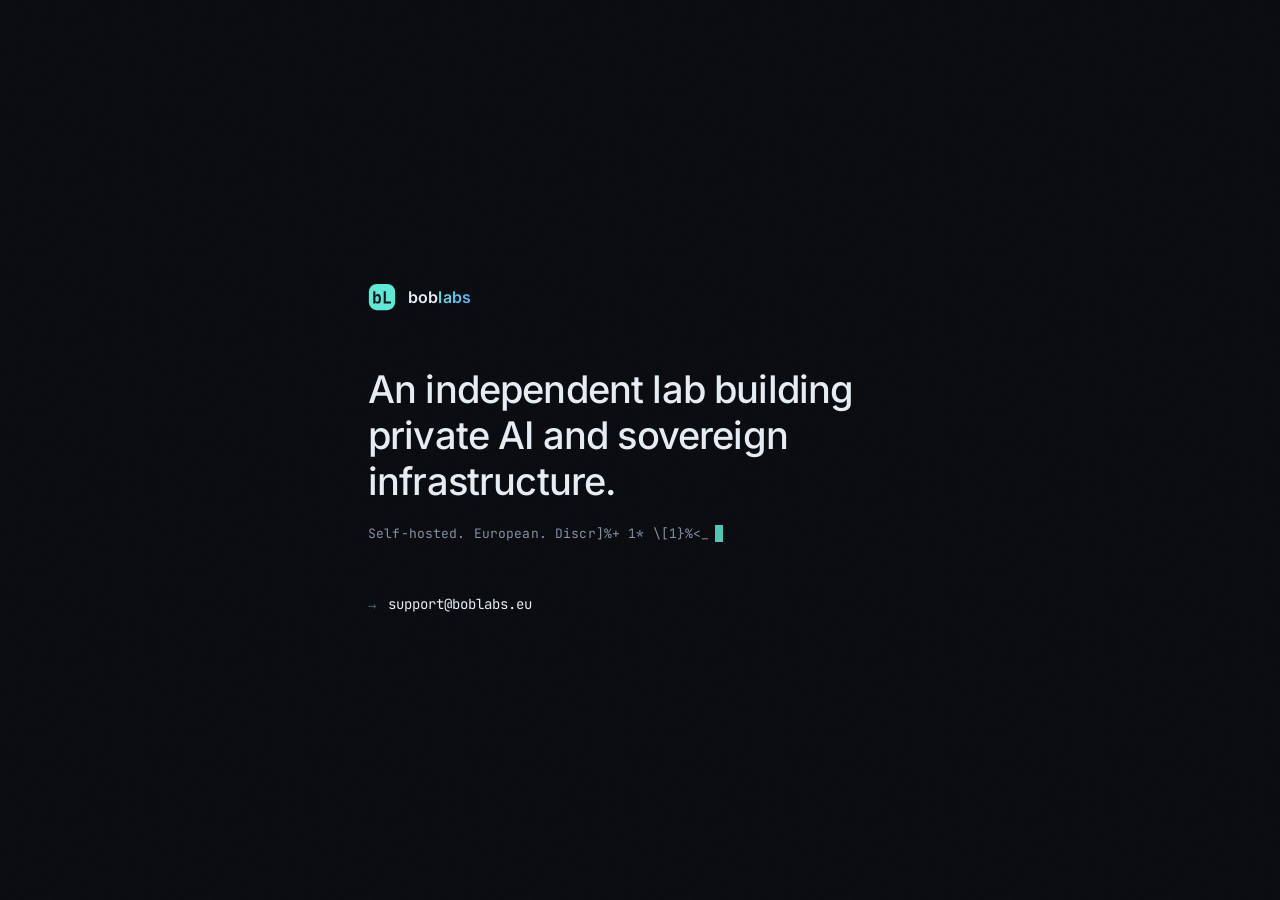
==== commit 041a24fa: "Landing v0.4.0 — minimalist single screen - One screen only: bL mark, one-line description, tagline," ====
--- a/index.html
+++ b/index.html
@@ -3,9 +3,10 @@
 <head>
 <meta charset="utf-8" />
 <meta name="viewport" content="width=device-width,initial-scale=1" />
-<title>Bob Labs — Build on infrastructure you own</title>
-<meta name="description" content="Bob Labs builds and operates focused platforms — AI, farm software and blockchain tooling — each solving one problem precisely. Self-managed hosting, GDPR by default." />
+<title>Bob Labs</title>
+<meta name="description" content="An independent lab building private AI and sovereign infrastructure. Self-hosted. European. Discreet by design." />
 <meta name="theme-color" content="#07090d" />
+<meta name="color-scheme" content="dark" />
 
 <!-- Favicon / app icons (Bob Labs mark) -->
 <link rel="icon" href="/favicon.ico?v=3" sizes="any" />
@@ -20,250 +21,158 @@
 <!-- Open Graph -->
 <meta property="og:type" content="website" />
 <meta property="og:site_name" content="Bob Labs" />
-<meta property="og:title" content="Bob Labs — Build on infrastructure you own" />
-<meta property="og:description" content="Focused platforms — AI, farm software and blockchain tooling — on infrastructure you own." />
+<meta property="og:title" content="Bob Labs" />
+<meta property="og:description" content="An independent lab building private AI and sovereign infrastructure." />
 <meta property="og:url" content="https://boblabs.eu/" />
-<meta property="og:image" content="https://boblabs.eu/og-image.png?v=3" />
+<meta property="og:image" content="https://boblabs.eu/og-image.png?v=4" />
 <meta property="og:image:width" content="1200" />
 <meta property="og:image:height" content="630" />
-<meta property="og:image:alt" content="Bob Labs — Build on infrastructure you own" />
+<meta property="og:image:alt" content="Bob Labs — an independent lab building private AI and sovereign infrastructure." />
 <meta property="og:locale" content="en_US" />
 
 <!-- Twitter -->
 <meta name="twitter:card" content="summary_large_image" />
-<meta name="twitter:title" content="Bob Labs — Build on infrastructure you own" />
-<meta name="twitter:description" content="Focused platforms — AI, farm software and blockchain tooling — on infrastructure you own." />
-<meta name="twitter:image" content="https://boblabs.eu/og-image.png?v=3" />
+<meta name="twitter:title" content="Bob Labs" />
+<meta name="twitter:description" content="An independent lab building private AI and sovereign infrastructure." />
+<meta name="twitter:image" content="https://boblabs.eu/og-image.png?v=4" />
 
+<link rel="preload" href="./fonts/inter-latin.woff2" as="font" type="font/woff2" crossorigin />
+<link rel="preload" href="./fonts/jetbrains-mono-latin.woff2" as="font" type="font/woff2" crossorigin />
 <link rel="stylesheet" href="./fonts.css" />
 <style>
+:root {
+  --bg:#07090d;
+  --fg:#e7ecf3;
+  --muted:#8590a3;
+  --faint:#4f5868;
+  --accent:#5eead4;
+  --mono:'JetBrains Mono', ui-monospace, SFMono-Regular, Menlo, monospace;
+}
 html, body { margin:0; padding:0; }
-html { scroll-behavior:smooth; }
 body {
+  min-height:100vh; min-height:100svh;
+  display:grid; place-items:center;
+  background:var(--bg); color:var(--fg);
   font-family:'Inter', system-ui, -apple-system, 'Segoe UI', Roboto, sans-serif;
-  color:#e7ecf3; line-height:1.5; min-height:100vh; overflow-x:hidden;
+  line-height:1.5;
   -webkit-font-smoothing:antialiased; text-rendering:optimizeLegibility;
-  background:
-    radial-gradient(1200px 700px at 80% -10%, rgba(96,165,250,0.12), transparent 60%),
-    radial-gradient(900px 600px at 10% 30%, rgba(167,139,250,0.08), transparent 60%),
-    linear-gradient(180deg, #06080c 0%, #07090d 100%);
-  background-color:#07090d;
 }
-a { color:inherit; text-decoration:none; }
+/* Film grain — static, barely there. */
+body::before {
+  content:""; position:fixed; inset:0; pointer-events:none; opacity:0.05;
+  background-image:url("data:image/svg+xml,%3Csvg xmlns='http://www.w3.org/2000/svg' width='160' height='160'%3E%3Cfilter id='n'%3E%3CfeTurbulence type='fractalNoise' baseFrequency='0.9' numOctaves='2' stitchTiles='stitch'/%3E%3C/filter%3E%3Crect width='100%25' height='100%25' filter='url(%23n)'/%3E%3C/svg%3E");
+}
 ::selection { background:rgba(94,234,212,0.25); }
-:focus-visible { outline:2px solid #5eead4; outline-offset:3px; border-radius:4px; }
-@keyframes pulse { 0%,100%{opacity:1} 50%{opacity:.35} }
-@keyframes scrollDot { 0%{top:-20px;opacity:0} 20%{opacity:1} 100%{top:60px;opacity:0} }
-section[id] { scroll-margin-top:80px; }
+:focus-visible { outline:1px solid var(--accent); outline-offset:4px; }
 
-.skip-link { position:absolute; left:-9999px; top:0; z-index:100; padding:10px 16px; background:#0b0f16; color:#5eead4; border-radius:0 0 8px 0; }
-.skip-link:focus { left:0; }
+main { position:relative; width:min(100% - 48px, 34rem); padding:64px 0; }
+main > * { animation:rise 900ms cubic-bezier(.2,.7,.2,1) both; }
+main > :nth-child(2) { animation-delay:80ms; }
+main > :nth-child(3) { animation-delay:160ms; }
+main > :nth-child(4) { animation-delay:240ms; }
 
-/* Hover states (converted from the design's style-hover attributes) */
-.nav-a { transition:color 180ms ease; }
-.nav-a:hover { color:#e7ecf3; }
-.ghost-btn { transition:border-color 180ms ease, color 180ms ease; }
-.ghost-btn:hover { border-color:#5eead4; color:#5eead4; }
-.grad-btn { transition:transform 140ms ease, box-shadow 240ms ease; }
-.grad-btn:hover { transform:translateY(-1px); box-shadow:0 18px 40px -12px rgba(96,165,250,0.75); }
-.card { transition:transform 240ms ease, border-color 240ms ease, box-shadow 240ms ease; }
-.card:hover { transform:translateY(-4px); }
-.card-amber:hover  { border-color:rgba(251,191,36,0.5);  box-shadow:0 24px 60px -20px rgba(0,0,0,0.6), 0 0 0 1px rgba(251,191,36,0.25); }
-.card-teal:hover   { border-color:rgba(94,234,212,0.5);  box-shadow:0 24px 60px -20px rgba(0,0,0,0.6), 0 0 0 1px rgba(94,234,212,0.25); }
-.card-violet:hover { border-color:rgba(167,139,250,0.5); box-shadow:0 24px 60px -20px rgba(0,0,0,0.6), 0 0 0 1px rgba(167,139,250,0.25); }
-.foot-a { transition:color 180ms ease; }
-.foot-a:hover { color:#5eead4; }
+.brand { display:flex; align-items:center; gap:12px; margin:0 0 56px; font-weight:600; font-size:16px; letter-spacing:0.01em; }
+.brand svg { display:block; }
+.brand .labs { background:linear-gradient(120deg, #5eead4, #60a5fa); -webkit-background-clip:text; background-clip:text; color:transparent; }
+
+h1 { margin:0 0 20px; max-width:22ch; font-size:clamp(26px, 5.2vw, 38px); line-height:1.2; letter-spacing:-0.022em; font-weight:500; }
+
+.tag { margin:0 0 48px; font-family:var(--mono); font-size:13px; letter-spacing:0.01em; color:var(--muted); }
+/* Inline (not inline-block) with an NBSP so it never wraps away from the last word. */
+.cursor { margin-left:0.4em; background:var(--accent); opacity:0.85; animation:blink 1.1s steps(1) infinite; }
+
+.contact { display:inline-flex; align-items:center; gap:12px; font-family:var(--mono); font-size:14px; color:var(--fg); text-decoration:none; }
+.contact .arrow { color:var(--faint); transition:color 200ms ease, transform 200ms ease; }
+.contact .addr { background:linear-gradient(var(--accent), var(--accent)) 0 100% / 0 1px no-repeat; padding-bottom:2px; transition:background-size 300ms ease; }
+.contact:hover .arrow, .contact:focus-visible .arrow { color:var(--accent); transform:translateX(3px); }
+.contact:hover .addr, .contact:focus-visible .addr { background-size:100% 1px; }
+
+.ver { position:fixed; right:20px; bottom:16px; font-family:var(--mono); font-size:11px; letter-spacing:0.08em; color:var(--faint); }
+
+.sr { position:absolute; width:1px; height:1px; margin:-1px; overflow:hidden; clip:rect(0 0 0 0); white-space:nowrap; }
+
+@keyframes rise { from { opacity:0; transform:translateY(6px); } to { opacity:1; transform:none; } }
+@keyframes blink { 50% { opacity:0; } }
+
+@media (max-width: 420px) {
+  .tag { font-size:12px; }
+}
+
+@media (prefers-reduced-motion: reduce) {
+  main > * { animation:none; }
+  .cursor { animation:none; }
+}
 </style>
 </head>
 <body>
 
-<a href="#main" class="skip-link">Skip to content</a>
-
-<div id="grid-stage" aria-hidden="true" style="position:fixed; inset:0; z-index:0; pointer-events:none; perspective:900px; perspective-origin:50% 50%; overflow:hidden">
-  <div id="grid-scene" style="position:absolute; inset:0; transform-style:preserve-3d; will-change:transform; transition:transform 60ms linear">
-    <div style="position:absolute; left:50%; top:50%; width:320vmax; height:320vmax; margin-left:-160vmax; margin-top:-160vmax; opacity:0.9; transform:translateY(8vh); background-image:linear-gradient(rgba(120,200,255,0.18) 1px, transparent 1px), linear-gradient(90deg, rgba(120,200,255,0.18) 1px, transparent 1px), linear-gradient(rgba(120,200,255,0.32) 1px, transparent 1px), linear-gradient(90deg, rgba(120,200,255,0.32) 1px, transparent 1px); background-size:40px 40px, 40px 40px, 200px 200px, 200px 200px; -webkit-mask-image:radial-gradient(ellipse at 50% 50%, #000 0%, #000 35%, transparent 75%); mask-image:radial-gradient(ellipse at 50% 50%, #000 0%, #000 35%, transparent 75%)"></div>
-    <div style="position:absolute; left:50%; top:50%; width:320vmax; height:320vmax; margin-left:-160vmax; margin-top:-160vmax; opacity:0.55; transform:translateY(-8vh); background-image:linear-gradient(rgba(120,200,255,0.18) 1px, transparent 1px), linear-gradient(90deg, rgba(120,200,255,0.18) 1px, transparent 1px), linear-gradient(rgba(120,200,255,0.32) 1px, transparent 1px), linear-gradient(90deg, rgba(120,200,255,0.32) 1px, transparent 1px); background-size:40px 40px, 40px 40px, 200px 200px, 200px 200px; -webkit-mask-image:radial-gradient(ellipse at 50% 50%, #000 0%, #000 35%, transparent 75%); mask-image:radial-gradient(ellipse at 50% 50%, #000 0%, #000 35%, transparent 75%)"></div>
-  </div>
-  <canvas id="flock" style="position:absolute; inset:0; width:100%; height:100%; pointer-events:none; mix-blend-mode:screen; opacity:0.9"></canvas>
-  <div style="position:absolute; inset:0; background:radial-gradient(ellipse at 50% 60%, transparent 0%, transparent 35%, rgba(6,8,12,0.7) 80%, #06080c 100%), linear-gradient(180deg, rgba(6,8,12,0.4) 0%, transparent 25%, transparent 75%, rgba(6,8,12,0.85) 100%)"></div>
-</div>
-
-<header style="position:relative; z-index:2; max-width:1200px; margin:0 auto; padding:18px 32px; display:flex; align-items:center; justify-content:space-between; gap:18px; flex-wrap:wrap">
-  <a href="#main" style="display:inline-flex; align-items:center; gap:11px; font-weight:600; letter-spacing:0.2px">
-    <svg width="32" height="32" viewBox="0 0 32 32" fill="none" style="filter:drop-shadow(0 4px 12px rgba(96,165,250,0.35))">
-      <defs>
-        <linearGradient id="bl-mark" x1="0" y1="0" x2="32" y2="32">
-          <stop offset="0" stop-color="#5eead4"></stop>
-          <stop offset="1" stop-color="#60a5fa"></stop>
-        </linearGradient>
-      </defs>
-      <rect x="1" y="1" width="30" height="30" rx="9" fill="url(#bl-mark)"></rect>
-      <text x="16" y="16.5" text-anchor="middle" dominant-baseline="central" font-family="'JetBrains Mono', ui-monospace, monospace" font-size="19" font-weight="700" fill="#06121a">bL</text>
+<main>
+  <div class="brand">
+    <svg width="28" height="28" viewBox="0 0 32 32" aria-hidden="true">
+      <defs><linearGradient id="bl-mark" x1="0" y1="0" x2="32" y2="32"><stop offset="0" stop-color="#5eead4"/><stop offset="1" stop-color="#60a5fa"/></linearGradient></defs>
+      <rect x="1" y="1" width="30" height="30" rx="9" fill="url(#bl-mark)"/>
+      <path fill="#06121a" d="M11.19 23.53Q9.89 23.53 9.14 22.8Q8.38 22.08 8.38 20.79L8.91 21.34H8.38V23.34H6.06V9.47H8.44V12.4L8.36 14.88H8.91L8.38 15.44Q8.38 14.16 9.14 13.43Q9.9 12.7 11.19 12.7Q12.76 12.7 13.71 13.78Q14.66 14.87 14.66 16.71V19.53Q14.66 21.37 13.71 22.45Q12.76 23.53 11.19 23.53ZM10.35 21.47Q11.27 21.47 11.78 20.94Q12.29 20.41 12.29 19.43V16.8Q12.29 15.82 11.78 15.29Q11.27 14.76 10.35 14.76Q9.46 14.76 8.95 15.3Q8.44 15.83 8.44 16.8V19.43Q8.44 20.4 8.95 20.93Q9.46 21.47 10.35 21.47ZM17.96 23.34V9.47H20.34V21.14H26.22V23.34Z"/>
     </svg>
-    <span style="font-size:16px; letter-spacing:0.01em">bob<span style="background:linear-gradient(120deg, #5eead4, #60a5fa); -webkit-background-clip:text; background-clip:text; color:transparent">labs</span></span>
-  </a>
-  <nav style="display:flex; gap:28px; font-size:14px; color:#93a0b3">
-    <a href="#projects" class="nav-a" data-i18n="nav.projects">Projects</a>
-    <a href="#contact" class="nav-a" data-i18n="nav.contact">Contact</a>
-  </nav>
-  <div style="display:flex; align-items:center; gap:10px">
-    <div role="tablist" aria-label="Language" style="display:inline-flex; border:1px solid rgba(255,255,255,0.14); border-radius:999px; padding:3px; background:rgba(255,255,255,0.025); backdrop-filter:blur(8px)">
-      <button type="button" data-lang-btn="en" aria-label="English" style="appearance:none; border:0; background:transparent; color:#93a0b3; font-family:inherit; font-size:13px; font-weight:500; padding:6px 11px; min-width:34px; border-radius:999px; cursor:pointer; line-height:1; transition:color 180ms ease, background 180ms ease">EN</button>
-      <button type="button" data-lang-btn="fr" aria-label="Français" style="appearance:none; border:0; background:transparent; color:#93a0b3; font-family:inherit; font-size:13px; font-weight:500; padding:6px 11px; min-width:34px; border-radius:999px; cursor:pointer; line-height:1; transition:color 180ms ease, background 180ms ease">FR</button>
-    </div>
-    <a href="mailto:support@boblabs.eu" class="ghost-btn" data-i18n="nav.cta" style="display:inline-flex; align-items:center; gap:8px; font-size:14px; font-weight:500; padding:10px 16px; border-radius:999px; white-space:nowrap; border:1px solid rgba(255,255,255,0.14); color:#e7ecf3; background:rgba(255,255,255,0.02); backdrop-filter:blur(6px)">Get in touch</a>
-  </div>
-</header>
-
-<section id="main" style="position:relative; z-index:2; max-width:1200px; margin:0 auto; padding:90px 32px 140px; text-align:center">
-  <div style="display:inline-flex; align-items:center; gap:10px; padding:7px 14px; border:1px solid rgba(255,255,255,0.14); background:rgba(255,255,255,0.02); border-radius:999px; font-size:12px; letter-spacing:0.14em; text-transform:uppercase; color:#93a0b3; backdrop-filter:blur(8px)">
-    <span style="width:7px; height:7px; border-radius:50%; background:#34d399; box-shadow:0 0 10px #34d399; animation:pulse 1.6s ease-in-out infinite"></span>
-    <span data-i18n="hero.badge">Independent lab · Self-hosted · EU</span>
-  </div>
-  <h1 style="font-size:clamp(40px, 6vw, 78px); line-height:1.05; letter-spacing:-0.025em; margin:28px auto 22px; font-weight:600; max-width:18ch">
-    <span data-i18n="hero.t1">Build on </span><span data-i18n="hero.tg" style="background:linear-gradient(120deg, #5eead4, #60a5fa); -webkit-background-clip:text; background-clip:text; color:transparent">infrastructure you own</span><span>.</span>
-  </h1>
-  <p data-i18n="hero.lede" style="max-width:620px; margin:0 auto 38px; color:#93a0b3; font-size:17px">
-    Bob Labs builds and operates focused platforms — AI, farm software and blockchain tooling —
-    each solving one problem precisely. Your data stays yours: self-managed hosting, GDPR by default.
-  </p>
-  <div style="display:flex; gap:12px; flex-wrap:wrap; justify-content:center">
-    <a href="#projects" class="grad-btn" data-i18n="hero.cta.primary" style="display:inline-flex; align-items:center; gap:8px; font-size:14px; font-weight:600; padding:10px 18px; border-radius:999px; white-space:nowrap; background:linear-gradient(135deg, #5eead4, #60a5fa); color:#06121a; border:1px solid rgba(255,255,255,0.15); box-shadow:0 10px 30px -10px rgba(96,165,250,0.6)">Explore the projects →</a>
-    <a href="mailto:support@boblabs.eu" class="ghost-btn" data-i18n="hero.cta.talk" style="display:inline-flex; align-items:center; gap:8px; font-size:14px; font-weight:500; padding:10px 18px; border-radius:999px; white-space:nowrap; border:1px solid rgba(255,255,255,0.14); color:#e7ecf3; background:rgba(255,255,255,0.02); backdrop-filter:blur(6px)">Talk to us</a>
-  </div>
-  <div style="display:flex; flex-direction:column; align-items:center; gap:10px; margin:90px auto 0; width:max-content; font-size:11px; letter-spacing:0.3em; text-transform:uppercase; color:#6b7589">
-    <span data-i18n="hero.scroll">scroll</span>
-    <div style="width:1px; height:60px; background:linear-gradient(180deg, #6b7589, transparent); position:relative; overflow:hidden">
-      <div style="position:absolute; top:-20px; left:0; width:100%; height:20px; background:linear-gradient(180deg, transparent, #5eead4); animation:scrollDot 2.2s ease-in-out infinite"></div>
-    </div>
-  </div>
-</section>
-
-<section id="projects" style="position:relative; z-index:2; max-width:1200px; margin:0 auto; padding:80px 32px">
-  <div style="text-align:center; max-width:720px; margin:0 auto 56px">
-    <span style="display:inline-block; font-size:11px; letter-spacing:0.35em; text-transform:uppercase; color:#5eead4; padding:4px 0; margin-bottom:14px">— PROJECTS —</span>
-    <h2 data-i18n="projects.title" style="font-size:clamp(28px, 3.6vw, 44px); letter-spacing:-0.02em; font-weight:600; margin:0 0 14px">Three platforms. One philosophy.</h2>
-    <p data-i18n="projects.sub" style="color:#93a0b3; margin:0; font-size:16px">Each project starts from a real need and runs in production — built simple to solve hard problems.</p>
+    <span>bob<span class="labs">labs</span></span>
   </div>
 
-  <div style="display:grid; grid-template-columns:repeat(auto-fit, minmax(300px, 1fr)); gap:20px">
+  <h1 data-i18n="lede">An independent lab building private AI and sovereign infrastructure.</h1>
 
-    <a href="https://pouleapp.boblabs.eu/" target="_blank" rel="noopener" class="card card-amber" style="position:relative; display:flex; flex-direction:column; padding:26px; border-radius:14px; border:1px solid rgba(255,255,255,0.14); background:linear-gradient(180deg, rgba(255,255,255,0.025), rgba(255,255,255,0.01)), rgba(11,15,22,0.55); backdrop-filter:blur(14px) saturate(140%); min-height:380px; overflow:hidden">
-      <div style="display:flex; justify-content:space-between; align-items:center; margin-bottom:18px; font-size:11px; letter-spacing:0.18em; text-transform:uppercase; color:#6b7589">
-        <span style="color:#fbbf24; border:1px solid rgba(251,191,36,0.35); padding:4px 10px; border-radius:999px; background:rgba(251,191,36,0.08)" data-i18n="card.poule.tag">Voice · Farm app</span>
-        <span style="display:inline-flex; align-items:center; gap:8px"><span style="width:6px; height:6px; border-radius:50%; background:#fbbf24; box-shadow:0 0 8px #fbbf24; animation:pulse 1.6s ease-in-out infinite"></span><span data-i18n="card.poule.status">private beta</span></span>
-      </div>
-      <div style="margin:6px 0 18px; line-height:1; filter:drop-shadow(0 0 12px rgba(251,191,36,0.4))">
-        <svg width="36" height="36" viewBox="0 0 24 24" fill="none" stroke="#fbbf24" stroke-width="1.8" stroke-linecap="round" stroke-linejoin="round">
-          <path d="M12 22c6.23-.05 7.87-5.57 7.5-10-.36-4.34-3.95-9.96-7.5-10-3.55.04-7.14 5.66-7.5 10-.37 4.43 1.27 9.95 7.5 10z"></path>
-        </svg>
-      </div>
-      <h3 style="font-size:24px; margin:0 0 10px; letter-spacing:-0.01em; font-weight:600">poule-app</h3>
-      <p data-i18n="card.poule.desc" style="color:#93a0b3; font-size:14.5px; margin:0 0 18px; line-height:1.55">A breeding logbook that fills itself as you speak. Dictate your observations and the app structures egg counts, feed and traceability into a compliant farm registry.</p>
-      <ul style="list-style:none; padding:0; margin:0 0 22px; font-family:'JetBrains Mono', ui-monospace, monospace; font-size:12px; color:#93a0b3; display:flex; flex-direction:column; gap:6px">
-        <li style="position:relative; padding-left:18px"><span style="position:absolute; left:0; color:#fbbf24">›</span><span data-i18n="card.poule.f1">Voice entry, one-tap validation</span></li>
-        <li style="position:relative; padding-left:18px"><span style="position:absolute; left:0; color:#fbbf24">›</span><span data-i18n="card.poule.f2">Live egg, feed &amp; lighting tracking</span></li>
-        <li style="position:relative; padding-left:18px"><span style="position:absolute; left:0; color:#fbbf24">›</span><span data-i18n="card.poule.f3">Compliant registry · PDF export</span></li>
-      </ul>
-      <div style="margin-top:auto; display:flex; justify-content:space-between; align-items:center; padding-top:16px; border-top:1px dashed rgba(255,255,255,0.08); font-family:'JetBrains Mono', ui-monospace, monospace; font-size:12px; color:#6b7589">
-        <span style="color:#93a0b3">pouleapp.boblabs.eu</span>
-        <span style="font-size:18px; color:#fbbf24">→</span>
-      </div>
-    </a>
+  <p class="tag"><span id="tag" data-i18n="tag">Self-hosted. European. Discreet by design.</span><span class="cursor" aria-hidden="true">&nbsp;</span></p>
 
-    <a href="https://lab.boblabs.eu/" target="_blank" rel="noopener" class="card card-teal" style="position:relative; display:flex; flex-direction:column; padding:26px; border-radius:14px; border:1px solid rgba(255,255,255,0.14); background:linear-gradient(180deg, rgba(255,255,255,0.025), rgba(255,255,255,0.01)), rgba(11,15,22,0.55); backdrop-filter:blur(14px) saturate(140%); min-height:380px; overflow:hidden">
-      <div style="display:flex; justify-content:space-between; align-items:center; margin-bottom:18px; font-size:11px; letter-spacing:0.18em; text-transform:uppercase; color:#6b7589">
-        <span style="color:#5eead4; border:1px solid rgba(94,234,212,0.35); padding:4px 10px; border-radius:999px; background:rgba(94,234,212,0.08)" data-i18n="card.ai.tag">Private AI</span>
-        <span style="display:inline-flex; align-items:center; gap:8px"><span style="width:6px; height:6px; border-radius:50%; background:#5eead4; box-shadow:0 0 8px #5eead4; animation:pulse 1.6s ease-in-out infinite"></span><span data-i18n="card.ai.status">v2 · live</span></span>
-      </div>
-      <div style="margin:6px 0 18px; line-height:1; filter:drop-shadow(0 0 12px rgba(124,92,255,0.45))">
-        <svg width="46" height="46" viewBox="0 0 32 32" style="margin:-5px 0 -5px -5px">
-          <defs><linearGradient id="ai-mark" x1="0" y1="0" x2="32" y2="32"><stop offset="0" stop-color="#7c5cff"></stop><stop offset="1" stop-color="#60a5fa"></stop></linearGradient></defs>
-          <path d="M8 7 3.5 16 8 25" stroke="url(#ai-mark)" stroke-width="2" fill="none" stroke-linecap="round" stroke-linejoin="round"></path>
-          <path d="M24 7l4.5 9L24 25" stroke="url(#ai-mark)" stroke-width="2" fill="none" stroke-linecap="round" stroke-linejoin="round"></path>
-          <circle cx="16" cy="13" r="3" fill="url(#ai-mark)"></circle>
-          <path d="M16 16v3M13.4 14.8l-2.6 2M18.6 14.8l2.6 2" stroke="url(#ai-mark)" stroke-width="1.5" stroke-linecap="round"></path>
-          <circle cx="16" cy="20.8" r="1.5" fill="url(#ai-mark)" opacity="0.8"></circle>
-          <circle cx="10" cy="18.2" r="1.5" fill="url(#ai-mark)" opacity="0.8"></circle>
-          <circle cx="22" cy="18.2" r="1.5" fill="url(#ai-mark)" opacity="0.8"></circle>
-          <path d="M11 24l5 2.6 5-2.6" stroke="url(#ai-mark)" stroke-width="1.7" fill="none" stroke-linecap="round" stroke-linejoin="round" opacity="0.6"></path>
-        </svg>
-      </div>
-      <h3 style="font-size:24px; margin:0 0 10px; letter-spacing:-0.01em; font-weight:600">AI Infra</h3>
-      <p data-i18n="card.ai.desc" style="color:#93a0b3; font-size:14.5px; margin:0 0 18px; line-height:1.55">Open-source platform for multi-agent orchestration, private RAG, sandboxed tool execution, and GPU pipeline management — entirely on your infrastructure.</p>
-      <ul style="list-style:none; padding:0; margin:0 0 22px; font-family:'JetBrains Mono', ui-monospace, monospace; font-size:12px; color:#93a0b3; display:flex; flex-direction:column; gap:6px">
-        <li style="position:relative; padding-left:18px"><span style="position:absolute; left:0; color:#5eead4">›</span><span data-i18n="card.ai.f1">Multi-agent orchestration</span></li>
-        <li style="position:relative; padding-left:18px"><span style="position:absolute; left:0; color:#5eead4">›</span><span data-i18n="card.ai.f2">Private RAG &amp; sandboxed tools</span></li>
-        <li style="position:relative; padding-left:18px"><span style="position:absolute; left:0; color:#5eead4">›</span><span data-i18n="card.ai.f3">Ollama · vLLM · OpenAI routing</span></li>
-      </ul>
-      <div style="margin-top:auto; display:flex; justify-content:space-between; align-items:center; padding-top:16px; border-top:1px dashed rgba(255,255,255,0.08); font-family:'JetBrains Mono', ui-monospace, monospace; font-size:12px; color:#6b7589">
-        <span style="color:#93a0b3">lab.boblabs.eu</span>
-        <span style="font-size:18px; color:#5eead4">→</span>
-      </div>
-    </a>
+  <a class="contact" href="mailto:support@boblabs.eu"><span class="arrow" aria-hidden="true">→</span><span class="addr">support@boblabs.eu</span></a>
+</main>
 
-    <a href="https://tensorcash.boblabs.eu/" target="_blank" rel="noopener" class="card card-violet" style="position:relative; display:flex; flex-direction:column; padding:26px; border-radius:14px; border:1px solid rgba(255,255,255,0.14); background:linear-gradient(180deg, rgba(255,255,255,0.025), rgba(255,255,255,0.01)), rgba(11,15,22,0.55); backdrop-filter:blur(14px) saturate(140%); min-height:380px; overflow:hidden">
-      <div style="display:flex; justify-content:space-between; align-items:center; margin-bottom:18px; font-size:11px; letter-spacing:0.18em; text-transform:uppercase; color:#6b7589">
-        <span style="color:#a78bfa; border:1px solid rgba(167,139,250,0.35); padding:4px 10px; border-radius:999px; background:rgba(167,139,250,0.08)" data-i18n="card.tc.tag">Blockchain · Pool · Chat</span>
-        <span style="display:inline-flex; align-items:center; gap:8px"><span style="width:6px; height:6px; border-radius:50%; background:#a78bfa; box-shadow:0 0 8px #a78bfa; animation:pulse 1.6s ease-in-out infinite"></span><span data-i18n="card.tc.status">live</span></span>
-      </div>
-      <div style="margin:6px 0 18px; font-family:system-ui, sans-serif; font-weight:650; font-size:36px; letter-spacing:-0.05em; line-height:1; color:#f2f2f2; text-shadow:0 0 18px rgba(167,139,250,0.35)">tc<span style="color:#7a7a7a">.</span></div>
-      <h3 style="font-size:24px; margin:0 0 10px; letter-spacing:-0.01em; font-weight:600">TensorCash</h3>
-      <p data-i18n="card.tc.desc" style="color:#93a0b3; font-size:14.5px; margin:0 0 18px; line-height:1.55">Products around the TensorCash ecosystem — the blockchain whose proof-of-work is real LLM inference. Mine with your GPU, chat with the network, more to come.</p>
-      <ul style="list-style:none; padding:0; margin:0 0 22px; font-family:'JetBrains Mono', ui-monospace, monospace; font-size:12px; color:#93a0b3; display:flex; flex-direction:column; gap:6px">
-        <li style="position:relative; padding-left:18px"><span style="position:absolute; left:0; color:#a78bfa">›</span><span data-i18n="card.tc.f1">Proof-of-inference mining pool</span></li>
-        <li style="position:relative; padding-left:18px"><span style="position:absolute; left:0; color:#a78bfa">›</span><span data-i18n="card.tc.f2">Chat on network inference</span></li>
-        <li style="position:relative; padding-left:18px"><span style="position:absolute; left:0; color:#a78bfa">›</span><span data-i18n="card.tc.f3">More ecosystem tools coming</span></li>
-      </ul>
-      <div style="margin-top:auto; display:flex; justify-content:space-between; align-items:center; padding-top:16px; border-top:1px dashed rgba(255,255,255,0.08); font-family:'JetBrains Mono', ui-monospace, monospace; font-size:12px; color:#6b7589">
-        <span style="color:#93a0b3">tensorcash.boblabs.eu</span>
-        <span style="font-size:18px; color:#a78bfa">→</span>
-      </div>
-    </a>
+<span class="ver" id="ver" aria-hidden="true"></span>
 
-  </div>
-</section>
+<script>
+(() => {
+  'use strict';
 
-<section id="contact" style="position:relative; z-index:2; max-width:1200px; margin:0 auto; padding:60px 32px">
-  <div style="max-width:600px; margin:0 auto; text-align:center; padding:32px 28px; border:1px solid rgba(255,255,255,0.14); border-radius:18px; background:linear-gradient(180deg, rgba(94,234,212,0.04), rgba(96,165,250,0.02)), rgba(11,15,22,0.65); backdrop-filter:blur(16px); position:relative; overflow:hidden">
-    <span style="display:inline-block; font-size:11px; letter-spacing:0.35em; text-transform:uppercase; color:#5eead4">CONTACT</span>
-    <h2 data-i18n="contact.title" style="font-size:clamp(22px, 2.6vw, 30px); margin:10px 0; letter-spacing:-0.02em; font-weight:600">Talk to the lab.</h2>
-    <p data-i18n="contact.p" style="color:#93a0b3; margin:0 auto 20px; max-width:460px; font-size:15px">Looking for a private deployment or a custom integration? Drop us a line.</p>
-    <div style="display:flex; gap:12px; flex-wrap:wrap; justify-content:center">
-      <a href="mailto:support@boblabs.eu" class="grad-btn" style="display:inline-flex; align-items:center; gap:8px; font-size:14px; font-weight:600; padding:10px 18px; border-radius:999px; white-space:nowrap; background:linear-gradient(135deg, #5eead4, #60a5fa); color:#06121a; border:1px solid rgba(255,255,255,0.15); box-shadow:0 10px 30px -10px rgba(96,165,250,0.6)">support@boblabs.eu</a>
-    </div>
-  </div>
-</section>
+  // Language: follow the browser, no switcher.
+  const FR = {
+    lede: 'Un laboratoire indépendant qui construit de l’IA privée et des infrastructures souveraines.',
+    tag: 'Auto-hébergé. Européen. Discret par nature.'
+  };
+  if ((navigator.language || '').toLowerCase().startsWith('fr')) {
+    document.documentElement.lang = 'fr';
+    document.querySelectorAll('[data-i18n]').forEach(el => { el.textContent = FR[el.dataset.i18n]; });
+  }
 
-<footer style="position:relative; z-index:2; max-width:1200px; margin:40px auto 0; padding:50px 32px 40px; border-top:1px solid rgba(255,255,255,0.08)">
-  <div style="display:flex; justify-content:space-between; align-items:center; flex-wrap:wrap; gap:20px; padding-bottom:24px">
-    <div style="display:inline-flex; align-items:center; gap:10px; font-weight:600">
-      <svg width="22" height="22" viewBox="0 0 32 32" fill="none">
-        <defs>
-          <linearGradient id="bl-mark-f" x1="0" y1="0" x2="32" y2="32">
-            <stop offset="0" stop-color="#5eead4"></stop>
-            <stop offset="1" stop-color="#60a5fa"></stop>
-          </linearGradient>
-        </defs>
-        <rect x="1" y="1" width="30" height="30" rx="9" fill="url(#bl-mark-f)"></rect>
-        <text x="16" y="16.5" text-anchor="middle" dominant-baseline="central" font-family="'JetBrains Mono', ui-monospace, monospace" font-size="19" font-weight="700" fill="#06121a">bL</text>
-      </svg>
-      <span>bob<span style="background:linear-gradient(120deg, #5eead4, #60a5fa); -webkit-background-clip:text; background-clip:text; color:transparent">labs</span></span>
-      <span data-i18n="foot.sub" style="margin-left:14px; color:#6b7589; font-size:12px; letter-spacing:0.12em; text-transform:uppercase; font-weight:400">Private infrastructure · Independent lab</span>
-    </div>
-    <div style="display:flex; gap:24px; font-size:14px; color:#93a0b3">
-      <a href="https://pouleapp.boblabs.eu/" target="_blank" rel="noopener" class="foot-a">Poule App</a>
-      <a href="https://lab.boblabs.eu/" target="_blank" rel="noopener" class="foot-a">AI Infra</a>
-      <a href="https://tensorcash.boblabs.eu/" target="_blank" rel="noopener" class="foot-a">TensorCash</a>
-    </div>
-  </div>
-  <div style="display:flex; justify-content:space-between; flex-wrap:wrap; gap:12px; font-size:12px; color:#6b7589; padding-top:18px; border-top:1px dashed rgba(255,255,255,0.08)">
-    <span data-i18n="foot.copy">© 2026 Bob Labs — Independent technology lab.</span>
-    <span data-i18n="foot.tag">Made with discipline, not magic.</span>
-  </div>
-</footer>
+  // Version stamp, read from the VERSION file shipped next to this page.
+  fetch('./VERSION', { cache: 'no-store' })
+    .then(r => r.ok ? r.text() : '')
+    .then(v => { v = v.trim(); if (/^\d+\.\d+\.\d+/.test(v)) document.getElementById('ver').textContent = 'v' + v; })
+    .catch(() => {});
 
-<script src="./flocking.js" defer></script>
-<script src="./main.js" defer></script>
+  // Tagline decodes from glyph noise once on load.
+  if (window.matchMedia('(prefers-reduced-motion: reduce)').matches) return;
+  const el = document.getElementById('tag');
+  const text = el.textContent;
+  const sr = document.createElement('span');
+  sr.className = 'sr';
+  sr.textContent = text;
+  el.before(sr);
+  el.setAttribute('aria-hidden', 'true');
+
+  const GLYPHS = '01<>/\\[]{}=+*#%_';
+  const start = performance.now() + 350, dur = 1100;
+  let last = 0;
+  const frame = now => {
+    const p = Math.max(0, Math.min(1, (now - start) / dur));
+    if (now - last > 40 || p === 1) {
+      last = now;
+      const n = Math.floor(p * text.length);
+      let out = text.slice(0, n);
+      for (let i = n; i < text.length; i++) {
+        out += text[i] === ' ' ? ' ' : GLYPHS[(Math.random() * GLYPHS.length) | 0];
+      }
+      el.textContent = out;
+    }
+    if (p < 1) requestAnimationFrame(frame);
+  };
+  requestAnimationFrame(frame);
+})();
+</script>
 </body>
 </html>
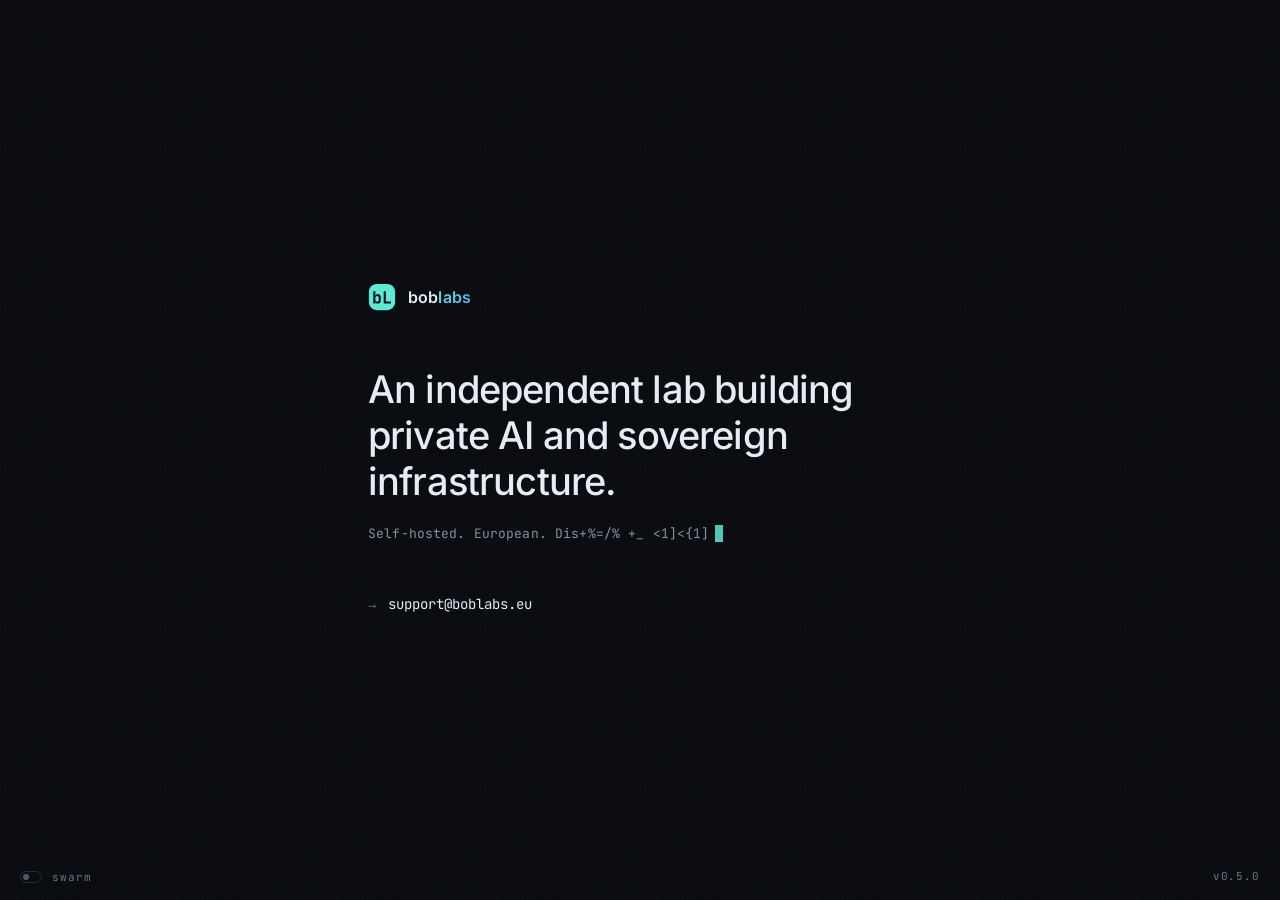
==== commit 71049f62: "Landing v0.5.0 — optional swarm background - "swarm" switch (bottom-left): optional animated backgro" ====
--- a/index.html
+++ b/index.html
@@ -59,13 +59,13 @@
 }
 /* Film grain — static, barely there. */
 body::before {
-  content:""; position:fixed; inset:0; pointer-events:none; opacity:0.05;
+  content:""; position:fixed; inset:0; z-index:1; pointer-events:none; opacity:0.05;
   background-image:url("data:image/svg+xml,%3Csvg xmlns='http://www.w3.org/2000/svg' width='160' height='160'%3E%3Cfilter id='n'%3E%3CfeTurbulence type='fractalNoise' baseFrequency='0.9' numOctaves='2' stitchTiles='stitch'/%3E%3C/filter%3E%3Crect width='100%25' height='100%25' filter='url(%23n)'/%3E%3C/svg%3E");
 }
 ::selection { background:rgba(94,234,212,0.25); }
 :focus-visible { outline:1px solid var(--accent); outline-offset:4px; }
 
-main { position:relative; width:min(100% - 48px, 34rem); padding:64px 0; }
+main { position:relative; z-index:2; width:min(100% - 48px, 34rem); padding:64px 0; }
 main > * { animation:rise 900ms cubic-bezier(.2,.7,.2,1) both; }
 main > :nth-child(2) { animation-delay:80ms; }
 main > :nth-child(3) { animation-delay:160ms; }
@@ -87,7 +87,33 @@
 .contact:hover .arrow, .contact:focus-visible .arrow { color:var(--accent); transform:translateX(3px); }
 .contact:hover .addr, .contact:focus-visible .addr { background-size:100% 1px; }
 
-.ver { position:fixed; right:20px; bottom:16px; font-family:var(--mono); font-size:11px; letter-spacing:0.08em; color:var(--faint); }
+.ver { position:fixed; z-index:2; right:20px; bottom:16px; font-family:var(--mono); font-size:11px; letter-spacing:0.08em; color:#6b7589; }
+
+/* Swarm background — off by default, faded in by the toggle. */
+.stage { position:fixed; inset:0; z-index:0; pointer-events:none; opacity:0; visibility:hidden; transition:opacity 700ms ease, visibility 0s linear 700ms; }
+.swarm-on .stage { opacity:1; visibility:visible; transition:opacity 700ms ease, visibility 0s; }
+.stage .grid {
+  position:absolute; inset:0;
+  background-image:linear-gradient(rgba(148,163,184,0.045) 1px, transparent 1px), linear-gradient(90deg, rgba(148,163,184,0.045) 1px, transparent 1px), linear-gradient(rgba(148,163,184,0.08) 1px, transparent 1px), linear-gradient(90deg, rgba(148,163,184,0.08) 1px, transparent 1px);
+  background-size:40px 40px, 40px 40px, 200px 200px, 200px 200px;
+  background-position:center;
+  -webkit-mask-image:radial-gradient(ellipse at 50% 50%, #000 0%, #000 30%, transparent 75%);
+          mask-image:radial-gradient(ellipse at 50% 50%, #000 0%, #000 30%, transparent 75%);
+}
+/* Glyphs dim behind the text, full strength around it, fade at the edges. */
+.stage canvas {
+  position:absolute; inset:0; width:100%; height:100%;
+  -webkit-mask-image:radial-gradient(ellipse at 50% 50%, rgba(0,0,0,0.4) 0%, #000 45%, #000 65%, transparent 100%);
+          mask-image:radial-gradient(ellipse at 50% 50%, rgba(0,0,0,0.4) 0%, #000 45%, #000 65%, transparent 100%);
+}
+
+.swarm-toggle { position:fixed; z-index:2; left:12px; bottom:9px; display:inline-flex; align-items:center; gap:10px; padding:8px; border:0; background:none; cursor:pointer; font-family:var(--mono); font-size:11px; letter-spacing:0.08em; line-height:1; color:#6b7589; transition:color 200ms ease; -webkit-tap-highlight-color:transparent; }
+.swarm-toggle:hover, .swarm-toggle[aria-checked="true"] { color:var(--muted); }
+.swarm-toggle .track { position:relative; box-sizing:border-box; width:22px; height:12px; border:1px solid #262d38; border-radius:999px; transition:border-color 250ms ease; }
+.swarm-toggle .knob { position:absolute; top:2px; left:2px; width:6px; height:6px; border-radius:50%; background:var(--faint); transition:transform 250ms cubic-bezier(.2,.7,.2,1), background-color 250ms ease; }
+.swarm-toggle:hover .track { border-color:#363f4d; }
+.swarm-toggle[aria-checked="true"] .track { border-color:rgba(94,234,212,0.35); }
+.swarm-toggle[aria-checked="true"] .knob { transform:translateX(10px); background:var(--accent); }
 
 .sr { position:absolute; width:1px; height:1px; margin:-1px; overflow:hidden; clip:rect(0 0 0 0); white-space:nowrap; }
 
@@ -101,10 +127,16 @@
 @media (prefers-reduced-motion: reduce) {
   main > * { animation:none; }
   .cursor { animation:none; }
+  .stage, .swarm-toggle, .swarm-toggle * { transition:none; }
 }
 </style>
 </head>
 <body>
+
+<div class="stage" id="stage" aria-hidden="true">
+  <div class="grid"></div>
+  <canvas id="swarm"></canvas>
+</div>
 
 <main>
   <div class="brand">
@@ -123,55 +155,251 @@
   <a class="contact" href="mailto:support@boblabs.eu"><span class="arrow" aria-hidden="true">→</span><span class="addr">support@boblabs.eu</span></a>
 </main>
 
-<span class="ver" id="ver" aria-hidden="true"></span>
+<button class="swarm-toggle" id="swarm-toggle" type="button" role="switch" aria-checked="false" title="Animated background"><span class="track" aria-hidden="true"><span class="knob"></span></span>swarm</button>
+<!-- Must match VERSION (the Docker build checks it). -->
+<span class="ver">v0.5.0</span>
 
 <script>
 (() => {
   'use strict';
+  const reduced = window.matchMedia('(prefers-reduced-motion: reduce)').matches;
 
   // Language: follow the browser, no switcher.
   const FR = {
     lede: 'Un laboratoire indépendant qui construit de l’IA privée et des infrastructures souveraines.',
     tag: 'Auto-hébergé. Européen. Discret par nature.'
   };
+  const toggle = document.getElementById('swarm-toggle');
   if ((navigator.language || '').toLowerCase().startsWith('fr')) {
     document.documentElement.lang = 'fr';
     document.querySelectorAll('[data-i18n]').forEach(el => { el.textContent = FR[el.dataset.i18n]; });
-  }
-
-  // Version stamp, read from the VERSION file shipped next to this page.
-  fetch('./VERSION', { cache: 'no-store' })
-    .then(r => r.ok ? r.text() : '')
-    .then(v => { v = v.trim(); if (/^\d+\.\d+\.\d+/.test(v)) document.getElementById('ver').textContent = 'v' + v; })
-    .catch(() => {});
+    toggle.title = 'Arrière-plan animé';
+  }
 
   // Tagline decodes from glyph noise once on load.
-  if (window.matchMedia('(prefers-reduced-motion: reduce)').matches) return;
-  const el = document.getElementById('tag');
-  const text = el.textContent;
-  const sr = document.createElement('span');
-  sr.className = 'sr';
-  sr.textContent = text;
-  el.before(sr);
-  el.setAttribute('aria-hidden', 'true');
-
-  const GLYPHS = '01<>/\\[]{}=+*#%_';
-  const start = performance.now() + 350, dur = 1100;
-  let last = 0;
-  const frame = now => {
-    const p = Math.max(0, Math.min(1, (now - start) / dur));
-    if (now - last > 40 || p === 1) {
-      last = now;
-      const n = Math.floor(p * text.length);
-      let out = text.slice(0, n);
-      for (let i = n; i < text.length; i++) {
-        out += text[i] === ' ' ? ' ' : GLYPHS[(Math.random() * GLYPHS.length) | 0];
+  if (!reduced) {
+    const el = document.getElementById('tag');
+    const text = el.textContent;
+    const sr = document.createElement('span');
+    sr.className = 'sr';
+    sr.textContent = text;
+    el.before(sr);
+    el.setAttribute('aria-hidden', 'true');
+
+    const GLYPHS = '01<>/\\[]{}=+*#%_';
+    const start = performance.now() + 350, dur = 1100;
+    let last = 0;
+    const frame = now => {
+      const p = Math.max(0, Math.min(1, (now - start) / dur));
+      if (now - last > 40 || p === 1) {
+        last = now;
+        const n = Math.floor(p * text.length);
+        let out = text.slice(0, n);
+        for (let i = n; i < text.length; i++) {
+          out += text[i] === ' ' ? ' ' : GLYPHS[(Math.random() * GLYPHS.length) | 0];
+        }
+        el.textContent = out;
       }
-      el.textContent = out;
+      if (p < 1) requestAnimationFrame(frame);
+    };
+    requestAnimationFrame(frame);
+  }
+
+  /* Swarm — boids drawn as glyphs over a faint grid. Off by default, the
+     toggle state is remembered, and nothing runs while it is off.
+
+       force = w_sep · separation(close) + w_ali · alignment(medium)
+             + w_coh · cohesion(far)     + w_mouse · pointer(slow → attract, fast → repel) */
+  const CFG = {
+    density: 34000,                  // viewport px² per agent
+    min: 14, max: 48,
+    rSep: 30, rAli: 64, rCoh: 100,   // neighbour radii, px
+    wSep: 1.5, wAli: 0.8, wCoh: 0.5, wMouse: 0.2,
+    maxSpeed: 0.9, maxForce: 0.035,  // px per 60 Hz frame
+    mouseRadius: 200,
+    slow: 0.6, fast: 2.2,            // pointer px/ms: below attracts, above repels
+    edge: 40,                        // wrap margin, px
+    size: 20                         // largest glyph, px
+  };
+  const SYMBOLS = ['₿', '$', 'λ', '◇'];
+  const KEY = 'boblabs.swarm';
+
+  const canvas = document.getElementById('swarm');
+  const ctx = canvas.getContext('2d');
+  let W = 0, H = 0, dpr = 0, agents = [], sprites = null;
+  let running = false, raf = 0, last = 0, stopTimer = 0, fonts = null;
+  const mouse = { x: 0, y: 0, t: 0, speed: 0, on: false };
+
+  // Each symbol is rasterised once per colour; frames only blit sprites.
+  function buildSprites() {
+    const px = Math.ceil(CFG.size * dpr), box = Math.ceil(px * 1.5), mid = box / 2;
+    const make = (sym, color) => {
+      const c = document.createElement('canvas');
+      c.width = c.height = box;
+      const g = c.getContext('2d');
+      g.fillStyle = g.strokeStyle = color;
+      if (sym === '◇') {  // drawn as a path: not covered by the self-hosted font subsets
+        const r = px * 0.38;
+        g.lineWidth = Math.max(1, px * 0.08);
+        g.beginPath();
+        g.moveTo(mid, mid - r); g.lineTo(mid + r * 0.8, mid); g.lineTo(mid, mid + r); g.lineTo(mid - r * 0.8, mid);
+        g.closePath();
+        g.stroke();
+      } else {
+        g.font = `500 ${px}px "JetBrains Mono", ui-monospace, monospace`;
+        g.textAlign = 'center';
+        g.textBaseline = 'middle';
+        g.fillText(sym, mid, mid);
+      }
+      return c;
+    };
+    sprites = {
+      size: box / dpr,
+      plain: SYMBOLS.map(s => make(s, '#c3cad6')),
+      accent: SYMBOLS.map(s => make(s, '#5eead4'))
+    };
+  }
+
+  function makeAgent() {
+    const ang = Math.random() * Math.PI * 2, sp = 0.3 + Math.random() * (CFG.maxSpeed - 0.3);
+    const depth = Math.random(), accent = Math.random() < 0.12;  // depth: 0 far … 1 near
+    return {
+      x: Math.random() * W, y: Math.random() * H,
+      vx: Math.cos(ang) * sp, vy: Math.sin(ang) * sp,
+      sym: (Math.random() * SYMBOLS.length) | 0, accent,
+      k: 0.6 + depth * 0.4,
+      alpha: accent ? 0.2 + depth * 0.17 : 0.12 + depth * 0.18
+    };
+  }
+
+  function resize() {
+    const d = Math.min(2, window.devicePixelRatio || 1);
+    W = window.innerWidth; H = window.innerHeight;
+    canvas.width = Math.round(W * d); canvas.height = Math.round(H * d);
+    if (d !== dpr) { dpr = d; buildSprites(); }
+    const n = Math.round(Math.min(CFG.max, Math.max(CFG.min, W * H / CFG.density)));
+    while (agents.length < n) agents.push(makeAgent());
+    agents.length = n;
+  }
+
+  // Reynolds steering towards (dx, dy), accumulated into fx/fy without allocating.
+  let fx = 0, fy = 0;
+  function steer(a, dx, dy, w) {
+    const m = Math.hypot(dx, dy) || 1;
+    let x = dx / m * CFG.maxSpeed - a.vx, y = dy / m * CFG.maxSpeed - a.vy;
+    const f = Math.hypot(x, y);
+    if (f > CFG.maxForce) { x *= CFG.maxForce / f; y *= CFG.maxForce / f; }
+    fx += x * w; fy += y * w;
+  }
+
+  function step(dt) {
+    const c = CFG, n = agents.length;
+    const rSep2 = c.rSep * c.rSep, rAli2 = c.rAli * c.rAli, rCoh2 = c.rCoh * c.rCoh, rM2 = c.mouseRadius * c.mouseRadius;
+    mouse.speed *= Math.pow(0.92, dt);  // a resting pointer decays back to "slow"
+    let mInf = 0;                       // -1 attract … +1 repel
+    if (mouse.on) {
+      const s = mouse.speed;
+      mInf = s <= c.slow ? -1 : s >= c.fast ? 1 : (s - c.slow) / (c.fast - c.slow) * 2 - 1;
     }
-    if (p < 1) requestAnimationFrame(frame);
-  };
-  requestAnimationFrame(frame);
+    for (let i = 0; i < n; i++) {
+      const a = agents[i];
+      let sx = 0, sy = 0, sn = 0, ax = 0, ay = 0, an = 0, cx = 0, cy = 0, cn = 0;
+      for (let j = 0; j < n; j++) {
+        if (i === j) continue;
+        const b = agents[j], dx = a.x - b.x, dy = a.y - b.y, d2 = dx * dx + dy * dy;
+        if (d2 === 0 || d2 >= rCoh2) continue;
+        if (d2 < rSep2) { const inv = 1 / Math.sqrt(d2); sx += dx * inv; sy += dy * inv; sn++; }
+        else if (d2 < rAli2) { ax += b.vx; ay += b.vy; an++; }
+        else { cx += b.x; cy += b.y; cn++; }
+      }
+      fx = 0; fy = 0;
+      if (sn) steer(a, sx, sy, c.wSep);
+      if (an) steer(a, ax, ay, c.wAli);
+      if (cn) steer(a, cx / cn - a.x, cy / cn - a.y, c.wCoh);
+      if (mouse.on) {
+        const dx = a.x - mouse.x, dy = a.y - mouse.y, d2 = dx * dx + dy * dy;
+        if (d2 > 0 && d2 < rM2) {
+          const d = Math.sqrt(d2), k = mInf * (1 - d / c.mouseRadius) * c.wMouse / d;
+          fx += dx * k; fy += dy * k;
+        }
+      }
+      a.vx += fx * dt; a.vy += fy * dt;
+      const sp = Math.hypot(a.vx, a.vy);
+      if (sp > c.maxSpeed) { a.vx *= c.maxSpeed / sp; a.vy *= c.maxSpeed / sp; }
+      a.x += a.vx * dt; a.y += a.vy * dt;
+      if (a.x < -c.edge) a.x = W + c.edge; else if (a.x > W + c.edge) a.x = -c.edge;
+      if (a.y < -c.edge) a.y = H + c.edge; else if (a.y > H + c.edge) a.y = -c.edge;
+    }
+  }
+
+  function draw() {
+    ctx.setTransform(1, 0, 0, 1, 0, 0);
+    ctx.clearRect(0, 0, canvas.width, canvas.height);
+    ctx.setTransform(dpr, 0, 0, dpr, 0, 0);
+    for (const a of agents) {
+      const s = sprites.size * a.k;
+      ctx.globalAlpha = a.alpha;
+      ctx.drawImage((a.accent ? sprites.accent : sprites.plain)[a.sym], a.x - s / 2, a.y - s / 2, s, s);
+    }
+    ctx.globalAlpha = 1;
+  }
+
+  function frame(now) {
+    const dt = Math.min(3, (now - last) / (1000 / 60));  // same speed at 60/120 Hz; clamped after tab switches
+    last = now;
+    step(dt);
+    draw();
+    raf = requestAnimationFrame(frame);
+  }
+
+  async function start() {
+    running = true;
+    // Canvas text doesn't trigger webfont loads by itself; fetch the subsets the symbols need.
+    fonts = fonts || Promise.resolve(document.fonts && document.fonts.load('500 20px "JetBrains Mono"', SYMBOLS.join(''))).catch(() => {});
+    await fonts;
+    if (!running || raf) return;  // switched off meanwhile, or already looping
+    resize();
+    if (reduced) { draw(); return; }  // a single still frame
+    last = performance.now();
+    raf = requestAnimationFrame(frame);
+  }
+
+  function stop() {
+    running = false;
+    cancelAnimationFrame(raf);
+    raf = 0;
+  }
+
+  function setSwarm(on) {
+    toggle.setAttribute('aria-checked', String(on));
+    document.documentElement.classList.toggle('swarm-on', on);
+    clearTimeout(stopTimer);
+    if (on) start();
+    else stopTimer = setTimeout(stop, 700);  // let the fade-out finish first
+  }
+
+  toggle.addEventListener('click', () => {
+    const on = toggle.getAttribute('aria-checked') !== 'true';
+    setSwarm(on);
+    try { localStorage.setItem(KEY, on ? '1' : '0'); } catch (e) {}
+  });
+
+  window.addEventListener('resize', () => {
+    if (!running) return;
+    resize();
+    if (reduced) draw();
+  });
+  window.addEventListener('pointermove', e => {
+    if (!running) return;
+    const t = performance.now();
+    if (mouse.on) mouse.speed = Math.hypot(e.clientX - mouse.x, e.clientY - mouse.y) / Math.max(1, t - mouse.t);
+    mouse.x = e.clientX; mouse.y = e.clientY; mouse.t = t; mouse.on = true;
+  }, { passive: true });
+  window.addEventListener('pointerout', e => { if (!e.relatedTarget) mouse.on = false; });
+
+  let saved = false;
+  try { saved = localStorage.getItem(KEY) === '1'; } catch (e) {}
+  if (saved) setSwarm(true);
 })();
 </script>
 </body>
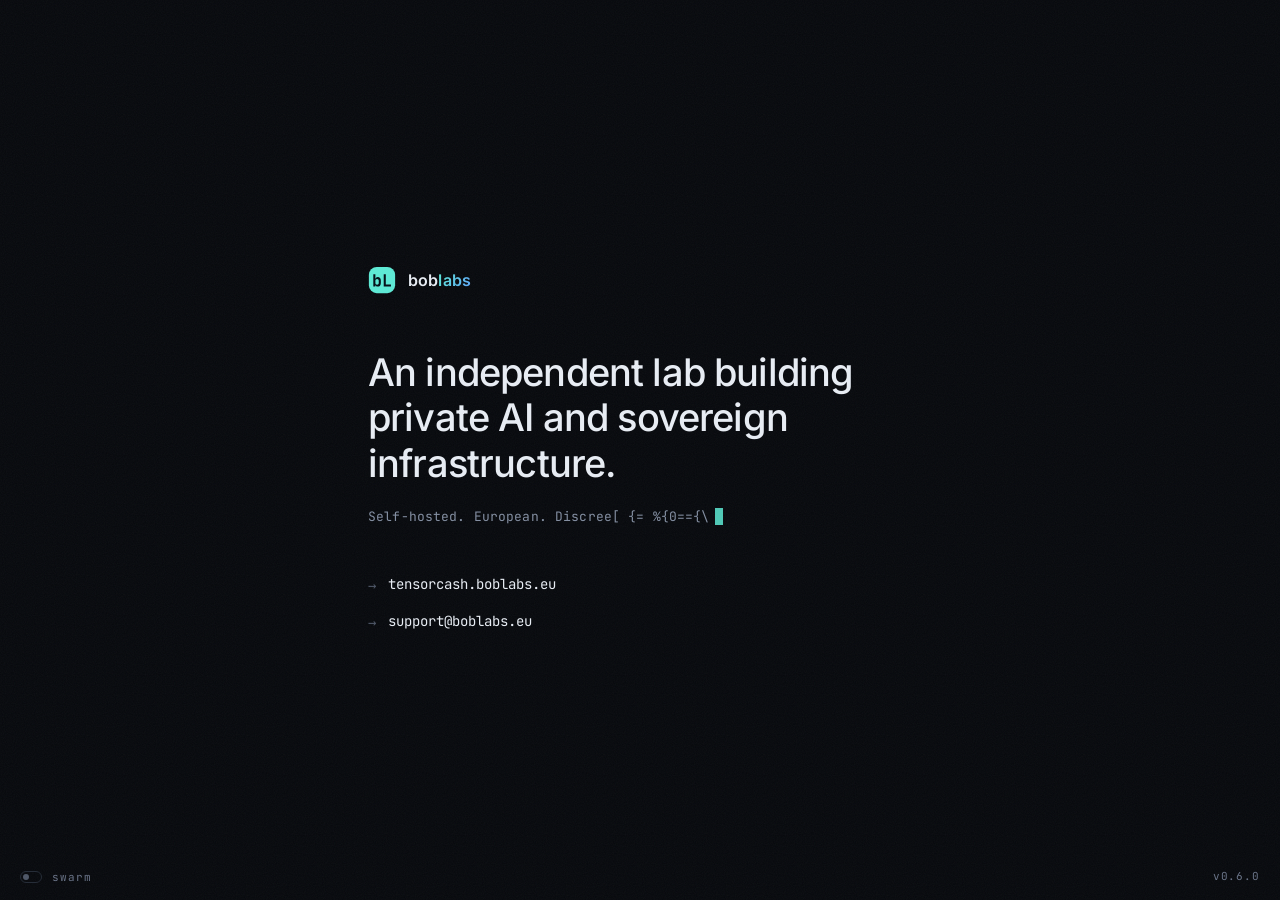
==== commit f4a99b7c: "Landing v0.6.0 — TensorCash link Add a "→ tensorcash.boblabs.eu" link above the contact address, sam" ====
--- a/index.html
+++ b/index.html
@@ -81,6 +81,7 @@
 /* Inline (not inline-block) with an NBSP so it never wraps away from the last word. */
 .cursor { margin-left:0.4em; background:var(--accent); opacity:0.85; animation:blink 1.1s steps(1) infinite; }
 
+.links { display:flex; flex-direction:column; align-items:flex-start; gap:14px; }
 .contact { display:inline-flex; align-items:center; gap:12px; font-family:var(--mono); font-size:14px; color:var(--fg); text-decoration:none; }
 .contact .arrow { color:var(--faint); transition:color 200ms ease, transform 200ms ease; }
 .contact .addr { background:linear-gradient(var(--accent), var(--accent)) 0 100% / 0 1px no-repeat; padding-bottom:2px; transition:background-size 300ms ease; }
@@ -152,12 +153,15 @@
 
   <p class="tag"><span id="tag" data-i18n="tag">Self-hosted. European. Discreet by design.</span><span class="cursor" aria-hidden="true">&nbsp;</span></p>
 
-  <a class="contact" href="mailto:support@boblabs.eu"><span class="arrow" aria-hidden="true">→</span><span class="addr">support@boblabs.eu</span></a>
+  <div class="links">
+    <a class="contact" href="https://tensorcash.boblabs.eu/" target="_blank" rel="noopener"><span class="arrow" aria-hidden="true">→</span><span class="addr">tensorcash.boblabs.eu</span></a>
+    <a class="contact" href="mailto:support@boblabs.eu"><span class="arrow" aria-hidden="true">→</span><span class="addr">support@boblabs.eu</span></a>
+  </div>
 </main>
 
 <button class="swarm-toggle" id="swarm-toggle" type="button" role="switch" aria-checked="false" title="Animated background"><span class="track" aria-hidden="true"><span class="knob"></span></span>swarm</button>
 <!-- Must match VERSION (the Docker build checks it). -->
-<span class="ver">v0.5.0</span>
+<span class="ver">v0.6.0</span>
 
 <script>
 (() => {
